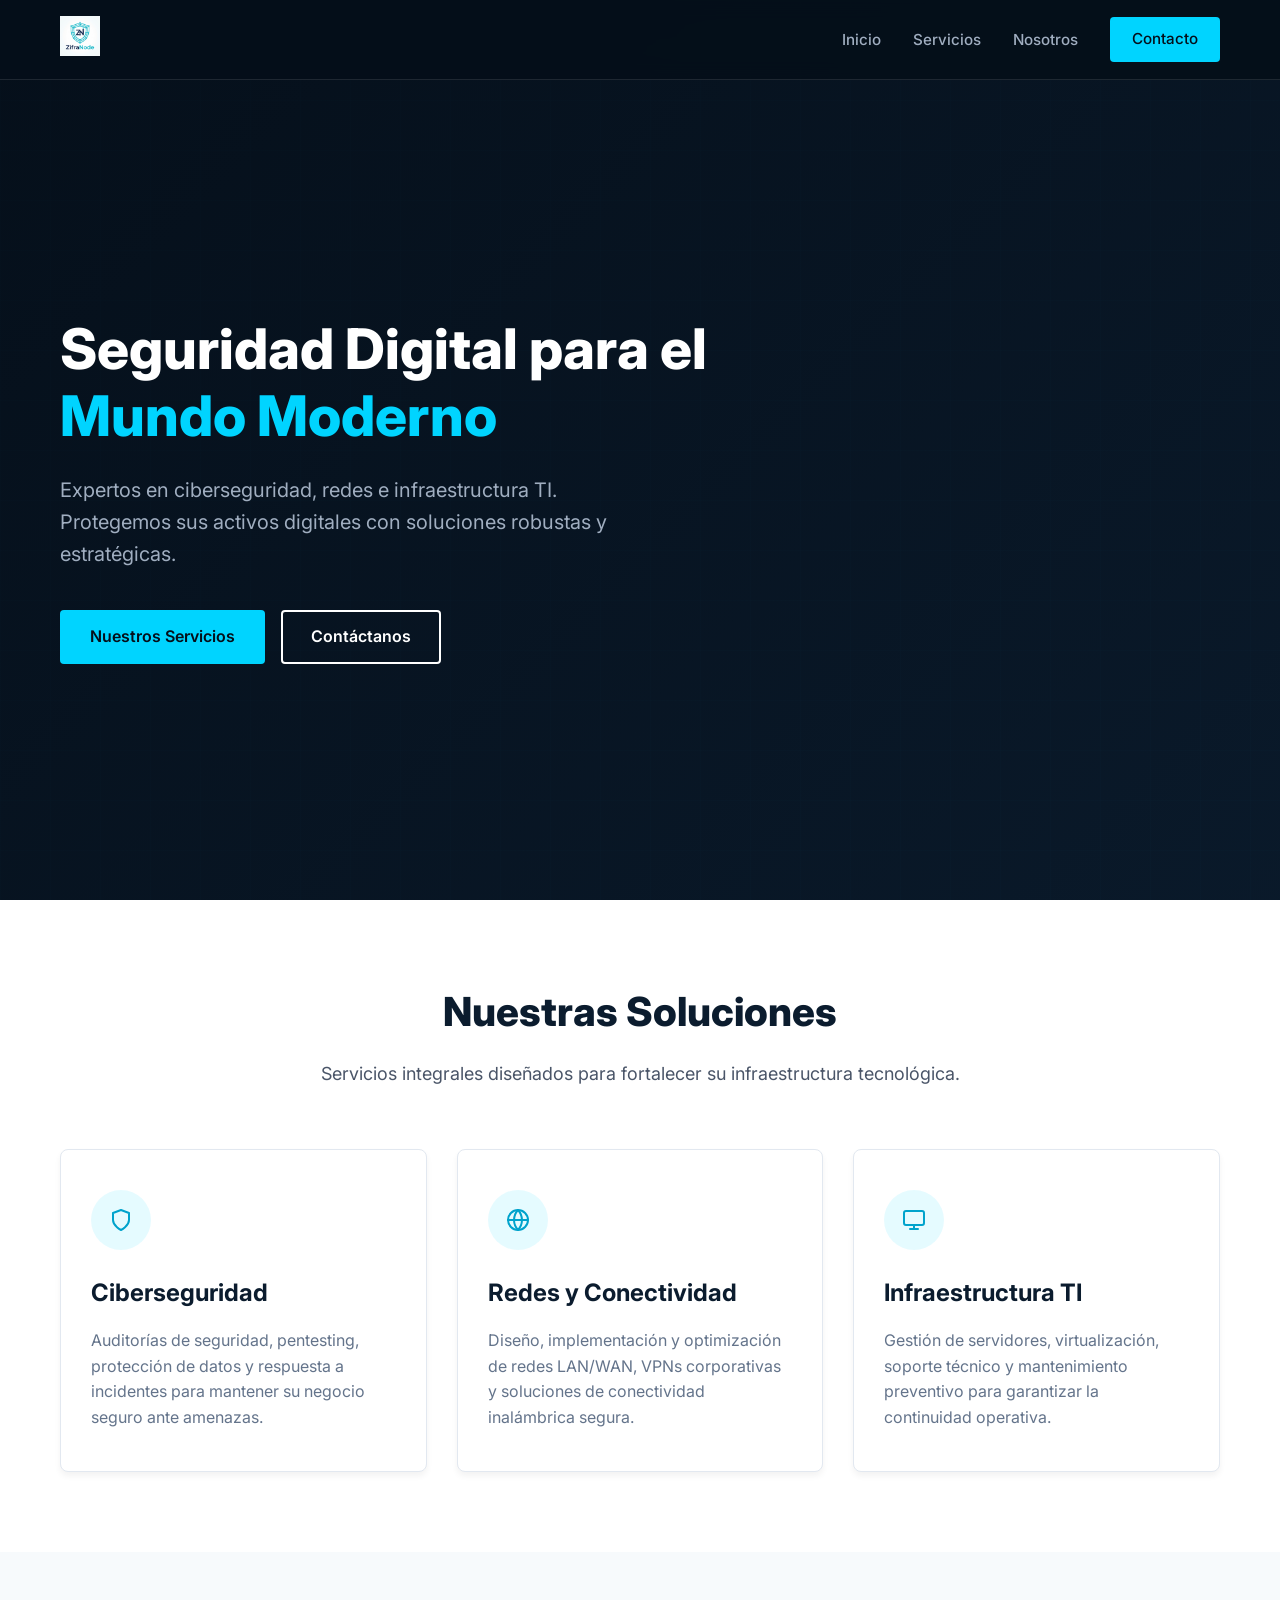
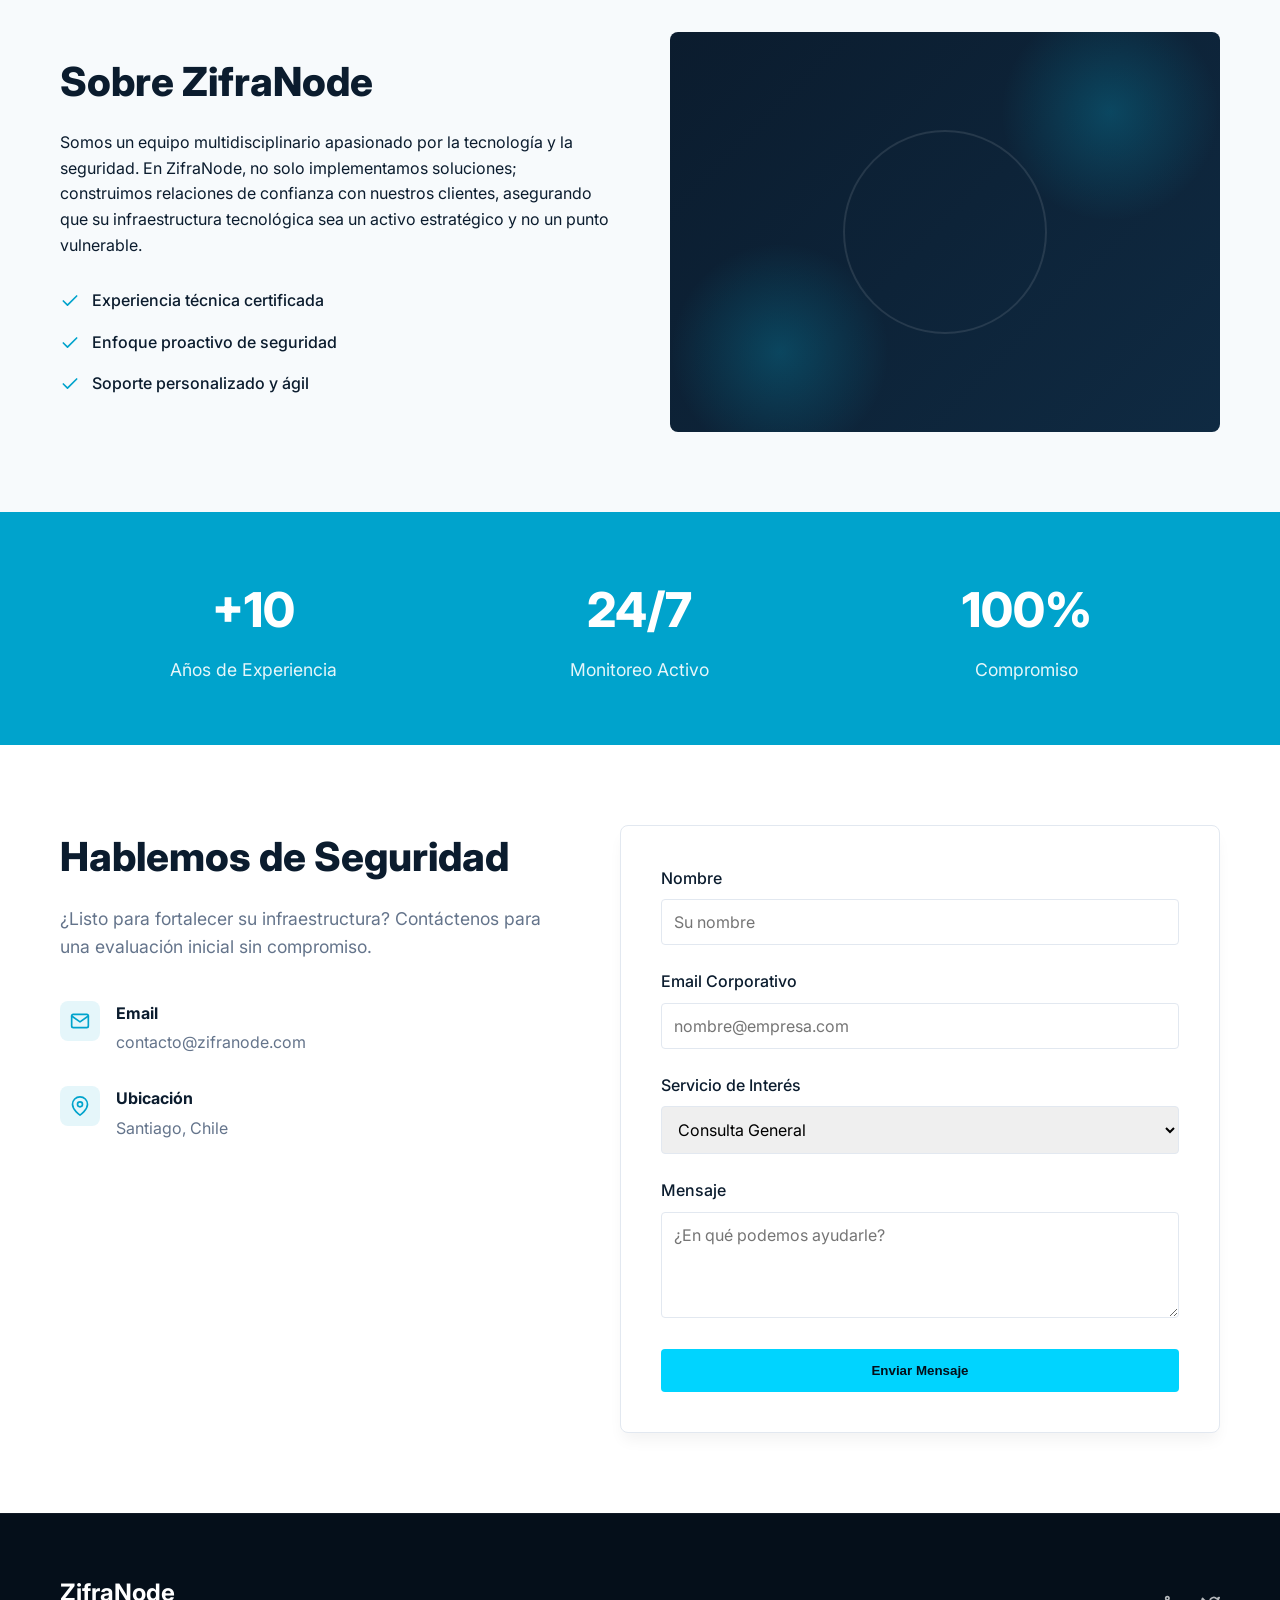
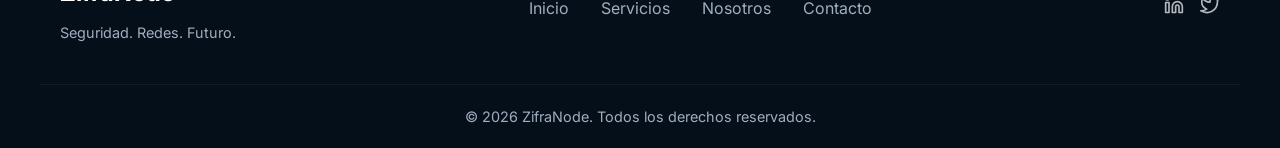
==== index.html @ 89f59749 "Initial commit: Lanzamiento sitio ZifraNode v1.0 (Seguridad Reforzada)" ====
<!DOCTYPE html>
<html lang="es">
<head>
    <meta charset="UTF-8">
    <meta name="viewport" content="width=device-width, initial-scale=1.0">
    <title>ZifraNode | Ciberseguridad y Redes</title>
    <meta name="description" content="Soluciones avanzadas en ciberseguridad, redes e infraestructura TI para empresas. Protegemos lo que más importa.">
    <link rel="stylesheet" href="styles.css">
    <link rel="preconnect" href="https://fonts.googleapis.com">
    <link rel="preconnect" href="https://fonts.gstatic.com" crossorigin>
    <link href="https://fonts.googleapis.com/css2?family=Inter:wght@400;500;600;700;800&display=swap" rel="stylesheet">
    <link rel="icon" type="image/png" href="logo.png">
</head>
<body>
    <header id="header">
        <div class="container header-container">
            <a href="#" class="logo">
                <img src="logo.png" alt="ZifraNode Logo">
            </a>
            <button class="mobile-menu-btn" aria-label="Abrir menú">
                <span class="bar"></span>
                <span class="bar"></span>
                <span class="bar"></span>
            </button>
            <nav class="nav-menu">
                <ul>
                    <li><a href="#inicio">Inicio</a></li>
                    <li><a href="#servicios">Servicios</a></li>
                    <li><a href="#nosotros">Nosotros</a></li>
                    <li><a href="#contacto" class="btn btn-primary">Contacto</a></li>
                </ul>
            </nav>
        </div>
    </header>

    <main>
        <!-- Hero Section -->
        <section id="inicio" class="hero">
            <div class="container hero-content">
                <div class="hero-text fade-in">
                    <h1>Seguridad Digital para el <span class="accent-text">Mundo Moderno</span></h1>
                    <p>Expertos en ciberseguridad, redes e infraestructura TI. Protegemos sus activos digitales con soluciones robustas y estratégicas.</p>
                    <div class="hero-buttons">
                        <a href="#servicios" class="btn btn-primary">Nuestros Servicios</a>
                        <a href="#contacto" class="btn btn-outline">Contáctanos</a>
                    </div>
                </div>
            </div>
            <div class="hero-bg-overlay"></div>
        </section>

        <!-- Services Section -->
        <section id="servicios" class="section">
            <div class="container">
                <div class="section-header fade-in">
                    <h2 class="section-title">Nuestras Soluciones</h2>
                    <p class="section-subtitle">Servicios integrales diseñados para fortalecer su infraestructura tecnológica.</p>
                </div>
                
                <div class="services-grid">
                    <div class="service-card fade-in">
                        <div class="service-icon">
                            <svg xmlns="http://www.w3.org/2000/svg" width="24" height="24" viewBox="0 0 24 24" fill="none" stroke="currentColor" stroke-width="2" stroke-linecap="round" stroke-linejoin="round"><path d="M12 22s8-4 8-10V5l-8-3-8 3v7c0 6 8 10 8 10z"></path></svg>
                        </div>
                        <h3>Ciberseguridad</h3>
                        <p>Auditorías de seguridad, pentesting, protección de datos y respuesta a incidentes para mantener su negocio seguro ante amenazas.</p>
                    </div>

                    <div class="service-card fade-in">
                        <div class="service-icon">
                            <svg xmlns="http://www.w3.org/2000/svg" width="24" height="24" viewBox="0 0 24 24" fill="none" stroke="currentColor" stroke-width="2" stroke-linecap="round" stroke-linejoin="round"><circle cx="12" cy="12" r="10"></circle><line x1="2" y1="12" x2="22" y2="12"></line><path d="M12 2a15.3 15.3 0 0 1 4 10 15.3 15.3 0 0 1-4 10 15.3 15.3 0 0 1-4-10 15.3 15.3 0 0 1 4-10z"></path></svg>
                        </div>
                        <h3>Redes y Conectividad</h3>
                        <p>Diseño, implementación y optimización de redes LAN/WAN, VPNs corporativas y soluciones de conectividad inalámbrica segura.</p>
                    </div>

                    <div class="service-card fade-in">
                        <div class="service-icon">
                            <svg xmlns="http://www.w3.org/2000/svg" width="24" height="24" viewBox="0 0 24 24" fill="none" stroke="currentColor" stroke-width="2" stroke-linecap="round" stroke-linejoin="round"><rect x="2" y="3" width="20" height="14" rx="2" ry="2"></rect><line x1="8" y1="21" x2="16" y2="21"></line><line x1="12" y1="17" x2="12" y2="21"></line></svg>
                        </div>
                        <h3>Infraestructura TI</h3>
                        <p>Gestión de servidores, virtualización, soporte técnico y mantenimiento preventivo para garantizar la continuidad operativa.</p>
                    </div>
                </div>
            </div>
        </section>

        <!-- About Section -->
        <section id="nosotros" class="section bg-light">
            <div class="container about-container">
                <div class="about-content fade-in">
                    <h2 class="section-title">Sobre ZifraNode</h2>
                    <p>Somos un equipo multidisciplinario apasionado por la tecnología y la seguridad. En ZifraNode, no solo implementamos soluciones; construimos relaciones de confianza con nuestros clientes, asegurando que su infraestructura tecnológica sea un activo estratégico y no un punto vulnerable.</p>
                    <ul class="features-list">
                        <li>
                            <svg xmlns="http://www.w3.org/2000/svg" width="20" height="20" viewBox="0 0 24 24" fill="none" stroke="currentColor" stroke-width="2" stroke-linecap="round" stroke-linejoin="round"><polyline points="20 6 9 17 4 12"></polyline></svg>
                            Experiencia técnica certificada
                        </li>
                        <li>
                            <svg xmlns="http://www.w3.org/2000/svg" width="20" height="20" viewBox="0 0 24 24" fill="none" stroke="currentColor" stroke-width="2" stroke-linecap="round" stroke-linejoin="round"><polyline points="20 6 9 17 4 12"></polyline></svg>
                            Enfoque proactivo de seguridad
                        </li>
                        <li>
                            <svg xmlns="http://www.w3.org/2000/svg" width="20" height="20" viewBox="0 0 24 24" fill="none" stroke="currentColor" stroke-width="2" stroke-linecap="round" stroke-linejoin="round"><polyline points="20 6 9 17 4 12"></polyline></svg>
                            Soporte personalizado y ágil
                        </li>
                    </ul>
                </div>
                <div class="about-image fade-in">
                    <!-- Geometric network pattern constructed with CSS/SVG in background -->
                    <div class="abstract-shape"></div>
                </div>
            </div>
        </section>

        <!-- Stats Section -->
        <section class="stats-section">
            <div class="container stats-grid">
                <div class="stat-item fade-in">
                    <span class="stat-number">+10</span>
                    <span class="stat-label">Años de Experiencia</span>
                </div>
                <div class="stat-item fade-in">
                    <span class="stat-number">24/7</span>
                    <span class="stat-label">Monitoreo Activo</span>
                </div>
                <div class="stat-item fade-in">
                    <span class="stat-number">100%</span>
                    <span class="stat-label">Compromiso</span>
                </div>
            </div>
        </section>

        <!-- Contact Section -->
        <section id="contacto" class="section">
            <div class="container contact-container">
                <div class="contact-info fade-in">
                    <h2 class="section-title">Hablemos de Seguridad</h2>
                    <p>¿Listo para fortalecer su infraestructura? Contáctenos para una evaluación inicial sin compromiso.</p>
                    
                    <div class="contact-methods">
                        <div class="contact-method">
                            <div class="icon-box">
                                <svg xmlns="http://www.w3.org/2000/svg" width="20" height="20" viewBox="0 0 24 24" fill="none" stroke="currentColor" stroke-width="2" stroke-linecap="round" stroke-linejoin="round"><path d="M4 4h16c1.1 0 2 .9 2 2v12c0 1.1-.9 2-2 2H4c-1.1 0-2-.9-2-2V6c0-1.1.9-2 2-2z"></path><polyline points="22,6 12,13 2,6"></polyline></svg>
                            </div>
                            <div>
                                <h4>Email</h4>
                                <a href="mailto:contacto@zifranode.com">contacto@zifranode.com</a>
                            </div>
                        </div>
                        
                        <div class="contact-method">
                            <div class="icon-box">
                                <svg xmlns="http://www.w3.org/2000/svg" width="20" height="20" viewBox="0 0 24 24" fill="none" stroke="currentColor" stroke-width="2" stroke-linecap="round" stroke-linejoin="round"><path d="M21 10c0 7-9 13-9 13s-9-6-9-13a9 9 0 0 1 18 0z"></path><circle cx="12" cy="10" r="3"></circle></svg>
                            </div>
                            <div>
                                <h4>Ubicación</h4>
                                <span>Santiago, Chile</span>
                            </div>
                        </div>
                    </div>
                </div>

                <form class="contact-form fade-in" id="contactForm">
                    <div class="form-group">
                        <label for="name">Nombre</label>
                        <input type="text" id="name" name="name" required placeholder="Su nombre">
                    </div>
                    
                    <div class="form-group">
                        <label for="email">Email Corporativo</label>
                        <input type="email" id="email" name="email" required placeholder="nombre@empresa.com">
                    </div>
                    
                    <div class="form-group">
                        <label for="service">Servicio de Interés</label>
                        <select id="service" name="service">
                            <option value="general">Consulta General</option>
                            <option value="ciberseguridad">Ciberseguridad</option>
                            <option value="redes">Redes e Infraestructura</option>
                            <option value="soporte">Soporte TI</option>
                        </select>
                    </div>
                    
                    <div class="form-group">
                        <label for="message">Mensaje</label>
                        <textarea id="message" name="message" rows="4" required placeholder="¿En qué podemos ayudarle?"></textarea>
                    </div>
                    
                    <button type="submit" class="btn btn-primary btn-block">Enviar Mensaje</button>
                </form>
            </div>
        </section>
    </main>

    <footer class="footer">
        <div class="container footer-content">
            <div class="footer-logo">
                <h3>ZifraNode</h3>
                <p>Seguridad. Redes. Futuro.</p>
            </div>
            <div class="footer-links">
                <a href="#inicio">Inicio</a>
                <a href="#servicios">Servicios</a>
                <a href="#nosotros">Nosotros</a>
                <a href="#contacto">Contacto</a>
            </div>
            <div class="footer-social">
                <!-- Social placeholders -->
                <a href="#" aria-label="LinkedIn">
                    <svg xmlns="http://www.w3.org/2000/svg" width="20" height="20" viewBox="0 0 24 24" fill="none" stroke="currentColor" stroke-width="2" stroke-linecap="round" stroke-linejoin="round"><path d="M16 8a6 6 0 0 1 6 6v7h-4v-7a2 2 0 0 0-2-2 2 2 0 0 0-2 2v7h-4v-7a6 6 0 0 1 6-6z"></path><rect x="2" y="9" width="4" height="12"></rect><circle cx="4" cy="4" r="2"></circle></svg>
                </a>
                <a href="#" aria-label="Twitter">
                    <svg xmlns="http://www.w3.org/2000/svg" width="20" height="20" viewBox="0 0 24 24" fill="none" stroke="currentColor" stroke-width="2" stroke-linecap="round" stroke-linejoin="round"><path d="M23 3a10.9 10.9 0 0 1-3.14 1.53 4.48 4.48 0 0 0-7.86 3v1A10.66 10.66 0 0 1 3 4s-4 9 5 13a11.64 11.64 0 0 1-7 2c9 5 20 0 20-11.5a4.5 4.5 0 0 0-.08-.83A7.72 7.72 0 0 0 23 3z"></path></svg>
                </a>
            </div>
        </div>
        <div class="footer-bottom container">
            <p>&copy; 2026 ZifraNode. Todos los derechos reservados.</p>
        </div>
    </footer>

    <script src="script.js"></script>
</body>
</html>
---- styles.css ----
:root {
    /* Color Palette */
    --primary-color: #00d4ff; /* Cyan bright */
    --primary-dark: #00a3cc;
    --secondary-color: #0b1c2e; /* Dark Navy */
    --bg-dark: #050f1a; /* Very Dark Blue */
    --bg-card: #0f2a42;
    --text-light: #f0f4f8;
    --text-dim: #a0aec0;
    --white: #ffffff;
    --gray-light: #f7fafc;
    
    /* Typography */
    --font-main: 'Inter', system-ui, -apple-system, sans-serif;
    
    /* Spacing & Layout */
    --container-width: 1200px;
    --header-height: 80px;
    
    /* Transitions */
    --transition: all 0.3s ease;
}

* {
    margin: 0;
    padding: 0;
    box-sizing: border-box;
}

html {
    scroll-behavior: smooth;
}

body {
    font-family: var(--font-main);
    background-color: var(--white);
    color: var(--secondary-color);
    line-height: 1.6;
    overflow-x: hidden;
}

/* Utilities */
.container {
    max-width: var(--container-width);
    margin: 0 auto;
    padding: 0 20px;
}

.btn {
    display: inline-block;
    padding: 12px 28px;
    border-radius: 4px;
    text-decoration: none;
    font-weight: 600;
    transition: var(--transition);
    border: 2px solid transparent;
    cursor: pointer;
}

.btn-primary {
    background-color: var(--primary-color);
    color: var(--bg-dark);
}

.btn-primary:hover {
    background-color: var(--primary-dark);
    transform: translateY(-2px);
}

.btn-outline {
    border-color: var(--white);
    color: var(--white);
}

.btn-outline:hover {
    background-color: var(--white);
    color: var(--bg-dark);
}

.btn-block {
    display: block;
    width: 100%;
}

.section {
    padding: 80px 0;
}

.section-header {
    text-align: center;
    max-width: 700px;
    margin: 0 auto 60px;
}

.section-title {
    font-size: 2.5rem;
    font-weight: 800;
    margin-bottom: 16px;
    color: var(--secondary-color);
}

.section-subtitle {
    font-size: 1.125rem;
    color: #4a5568;
}

/* Header */
header {
    position: fixed;
    top: 0;
    width: 100%;
    height: var(--header-height);
    background-color: rgba(5, 15, 26, 0.95);
    backdrop-filter: blur(10px);
    z-index: 1000;
    border-bottom: 1px solid rgba(255, 255, 255, 0.1);
}

.header-container {
    display: flex;
    justify-content: space-between;
    align-items: center;
    height: 100%;
}

.logo img {
    height: 40px;
    width: auto;
}

.nav-menu ul {
    display: flex;
    list-style: none;
    align-items: center;
    gap: 32px;
}

.nav-menu a {
    color: var(--text-dim);
    text-decoration: none;
    font-weight: 500;
    font-size: 0.95rem;
    transition: var(--transition);
}

.nav-menu a:hover, .nav-menu a.active {
    color: var(--primary-color);
}

.nav-menu .btn {
    padding: 8px 20px;
    color: var(--bg-dark);
}

.mobile-menu-btn {
    display: none;
    background: none;
    border: none;
    cursor: pointer;
}

.mobile-menu-btn .bar {
    display: block;
    width: 25px;
    height: 3px;
    background-color: var(--white);
    margin: 5px 0;
    transition: var(--transition);
}

/* Hero Section */
.hero {
    position: relative;
    height: 100vh;
    min-height: 600px;
    display: flex;
    align-items: center;
    background-color: var(--bg-dark);
    color: var(--white);
    padding-top: var(--header-height);
}

.hero-bg-overlay {
    position: absolute;
    top: 0;
    left: 0;
    width: 100%;
    height: 100%;
    background: linear-gradient(135deg, rgba(5,15,26,0.9) 0%, rgba(11,28,46,0.8) 100%);
    z-index: 1;
}

/* Add a subtle cyber-grid background pattern */
.hero::before {
    content: '';
    position: absolute;
    top: 0;
    left: 0;
    width: 100%;
    height: 100%;
    background-image: 
        linear-gradient(rgba(0, 212, 255, 0.05) 1px, transparent 1px),
        linear-gradient(90deg, rgba(0, 212, 255, 0.05) 1px, transparent 1px);
    background-size: 50px 50px;
    z-index: 0;
}

.hero-content {
    position: relative;
    z-index: 2;
    width: 100%;
}

.hero-text {
    max-width: 700px;
}

.hero h1 {
    font-size: 3.5rem;
    font-weight: 800;
    line-height: 1.2;
    margin-bottom: 24px;
}

.accent-text {
    color: var(--primary-color);
}

.hero p {
    font-size: 1.25rem;
    color: var(--text-dim);
    margin-bottom: 40px;
    max-width: 600px;
}

.hero-buttons {
    display: flex;
    gap: 16px;
}

/* Services Section */
.services-grid {
    display: grid;
    grid-template-columns: repeat(auto-fit, minmax(300px, 1fr));
    gap: 30px;
}

.service-card {
    background-color: var(--white);
    padding: 40px 30px;
    border-radius: 8px;
    box-shadow: 0 4px 6px rgba(0,0,0,0.05);
    transition: var(--transition);
    border: 1px solid #e2e8f0;
    position: relative;
    overflow: hidden;
}

.service-card:hover {
    transform: translateY(-5px);
    box-shadow: 0 20px 25px -5px rgba(0,0,0,0.1);
    border-color: var(--primary-color);
}

.service-card::before {
    content: '';
    position: absolute;
    top: 0;
    left: 0;
    width: 100%;
    height: 3px;
    background: var(--primary-color);
    transform: scaleX(0);
    transform-origin: left;
    transition: transform 0.3s ease;
}

.service-card:hover::before {
    transform: scaleX(1);
}

.service-icon {
    width: 60px;
    height: 60px;
    background-color: rgba(0, 212, 255, 0.1);
    border-radius: 50%;
    display: flex;
    align-items: center;
    justify-content: center;
    margin-bottom: 24px;
    color: var(--primary-dark);
}

.service-card h3 {
    font-size: 1.5rem;
    margin-bottom: 16px;
    color: var(--secondary-color);
}

.service-card p {
    color: #64748b;
}

/* About Section */
.bg-light {
    background-color: var(--gray-light);
}

.about-container {
    display: grid;
    grid-template-columns: 1fr 1fr;
    gap: 60px;
    align-items: center;
}

.features-list {
    list-style: none;
    margin-top: 30px;
}

.features-list li {
    display: flex;
    align-items: center;
    gap: 12px;
    margin-bottom: 16px;
    font-weight: 500;
}

.features-list svg {
    color: var(--primary-dark);
}

.about-image {
    height: 400px;
    background: linear-gradient(135deg, var(--secondary-color), var(--bg-card));
    border-radius: 8px;
    position: relative;
    overflow: hidden;
}

/* Abstract shape purely CSS */
.abstract-shape {
    position: absolute;
    width: 100%;
    height: 100%;
    background-image: 
        radial-gradient(circle at 80% 20%, rgba(0,212,255, 0.2) 0%, transparent 20%),
        radial-gradient(circle at 20% 80%, rgba(0,212,255, 0.2) 0%, transparent 20%);
}

.abstract-shape::after {
    content: '';
    position: absolute;
    top: 50%;
    left: 50%;
    transform: translate(-50%, -50%);
    width: 200px;
    height: 200px;
    border: 2px solid rgba(255,255,255,0.1);
    border-radius: 50%;
}

/* Stats Section */
.stats-section {
    background-color: var(--primary-dark);
    padding: 60px 0;
    color: var(--white);
}

.stats-grid {
    display: grid;
    grid-template-columns: repeat(3, 1fr);
    text-align: center;
}

.stat-number {
    display: block;
    font-size: 3rem;
    font-weight: 800;
    margin-bottom: 8px;
}

.stat-label {
    font-size: 1.1rem;
    opacity: 0.9;
}

/* Contact Section */
.contact-container {
    display: grid;
    grid-template-columns: 1fr 1.2fr;
    gap: 60px;
}

.contact-info p {
    margin-bottom: 40px;
    color: #64748b;
    font-size: 1.1rem;
}

.contact-methods {
    display: flex;
    flex-direction: column;
    gap: 30px;
}

.contact-method {
    display: flex;
    align-items: flex-start;
    gap: 16px;
}

.icon-box {
    width: 40px;
    height: 40px;
    background-color: rgba(0, 163, 204, 0.1);
    border-radius: 8px;
    display: flex;
    align-items: center;
    justify-content: center;
    color: var(--primary-dark);
    flex-shrink: 0;
}

.contact-method h4 {
    margin-bottom: 4px;
    color: var(--secondary-color);
}

.contact-method a, .contact-method span {
    color: #64748b;
    text-decoration: none;
}

.contact-form {
    background-color: var(--white);
    padding: 40px;
    border-radius: 8px;
    box-shadow: 0 10px 15px -3px rgba(0,0,0,0.05);
    border: 1px solid #e2e8f0;
}

.form-group {
    margin-bottom: 24px;
}

.form-group label {
    display: block;
    margin-bottom: 8px;
    font-weight: 500;
    color: var(--secondary-color);
}

.form-group input,
.form-group select,
.form-group textarea {
    width: 100%;
    padding: 12px;
    border: 1px solid #e2e8f0;
    border-radius: 4px;
    font-family: inherit;
    font-size: 1rem;
    transition: var(--transition);
}

.form-group input:focus,
.form-group select:focus,
.form-group textarea:focus {
    outline: none;
    border-color: var(--primary-color);
    box-shadow: 0 0 0 3px rgba(0, 212, 255, 0.1);
}

/* Footer */
.footer {
    background-color: var(--bg-dark);
    color: var(--text-light);
    padding: 60px 0 20px;
    border-top: 1px solid rgba(255,255,255,0.05);
}

.footer-content {
    display: flex;
    justify-content: space-between;
    align-items: center;
    margin-bottom: 40px;
}

.footer-logo h3 {
    font-size: 1.5rem;
    margin-bottom: 8px;
    color: var(--white);
}

.footer-logo p {
    color: var(--text-dim);
    font-size: 0.9rem;
}

.footer-links {
    display: flex;
    gap: 32px;
}

.footer-links a {
    color: var(--text-dim);
    text-decoration: none;
    transition: var(--transition);
}

.footer-links a:hover {
    color: var(--primary-color);
}

.footer-social {
    display: flex;
    gap: 16px;
}

.footer-social a {
    color: var(--white);
    opacity: 0.7;
    transition: var(--transition);
}

.footer-social a:hover {
    opacity: 1;
    color: var(--primary-color);
}

.footer-bottom {
    text-align: center;
    padding-top: 20px;
    border-top: 1px solid rgba(255,255,255,0.05);
    color: var(--text-dim);
    font-size: 0.9rem;
}

/* Fade In Animations */
.fade-in {
    opacity: 0;
    transform: translateY(20px);
    transition: opacity 0.6s ease-out, transform 0.6s ease-out;
}

.fade-in.visible {
    opacity: 1;
    transform: translateY(0);
}

/* Responsive */
@media (max-width: 900px) {
    .hero h1 {
        font-size: 2.5rem;
    }
    
    .about-container,
    .contact-container {
        grid-template-columns: 1fr;
    }
    
    .stats-grid {
        grid-template-columns: 1fr;
        gap: 30px;
    }
    
    .nav-menu {
        position: fixed;
        top: var(--header-height);
        left: -100%;
        width: 100%;
        height: calc(100vh - var(--header-height));
        background-color: var(--bg-dark);
        transition: 0.3s ease-in-out;
        padding: 40px;
    }
    
    .nav-menu.active {
        left: 0;
    }
    
    .nav-menu ul {
        flex-direction: column;
        align-items: flex-start;
    }
    
    .mobile-menu-btn {
        display: block;
    }
    
    .footer-content {
        flex-direction: column;
        text-align: center;
        gap: 30px;
    }
    
    .footer-links {
        flex-direction: column;
        gap: 16px;
    }
}
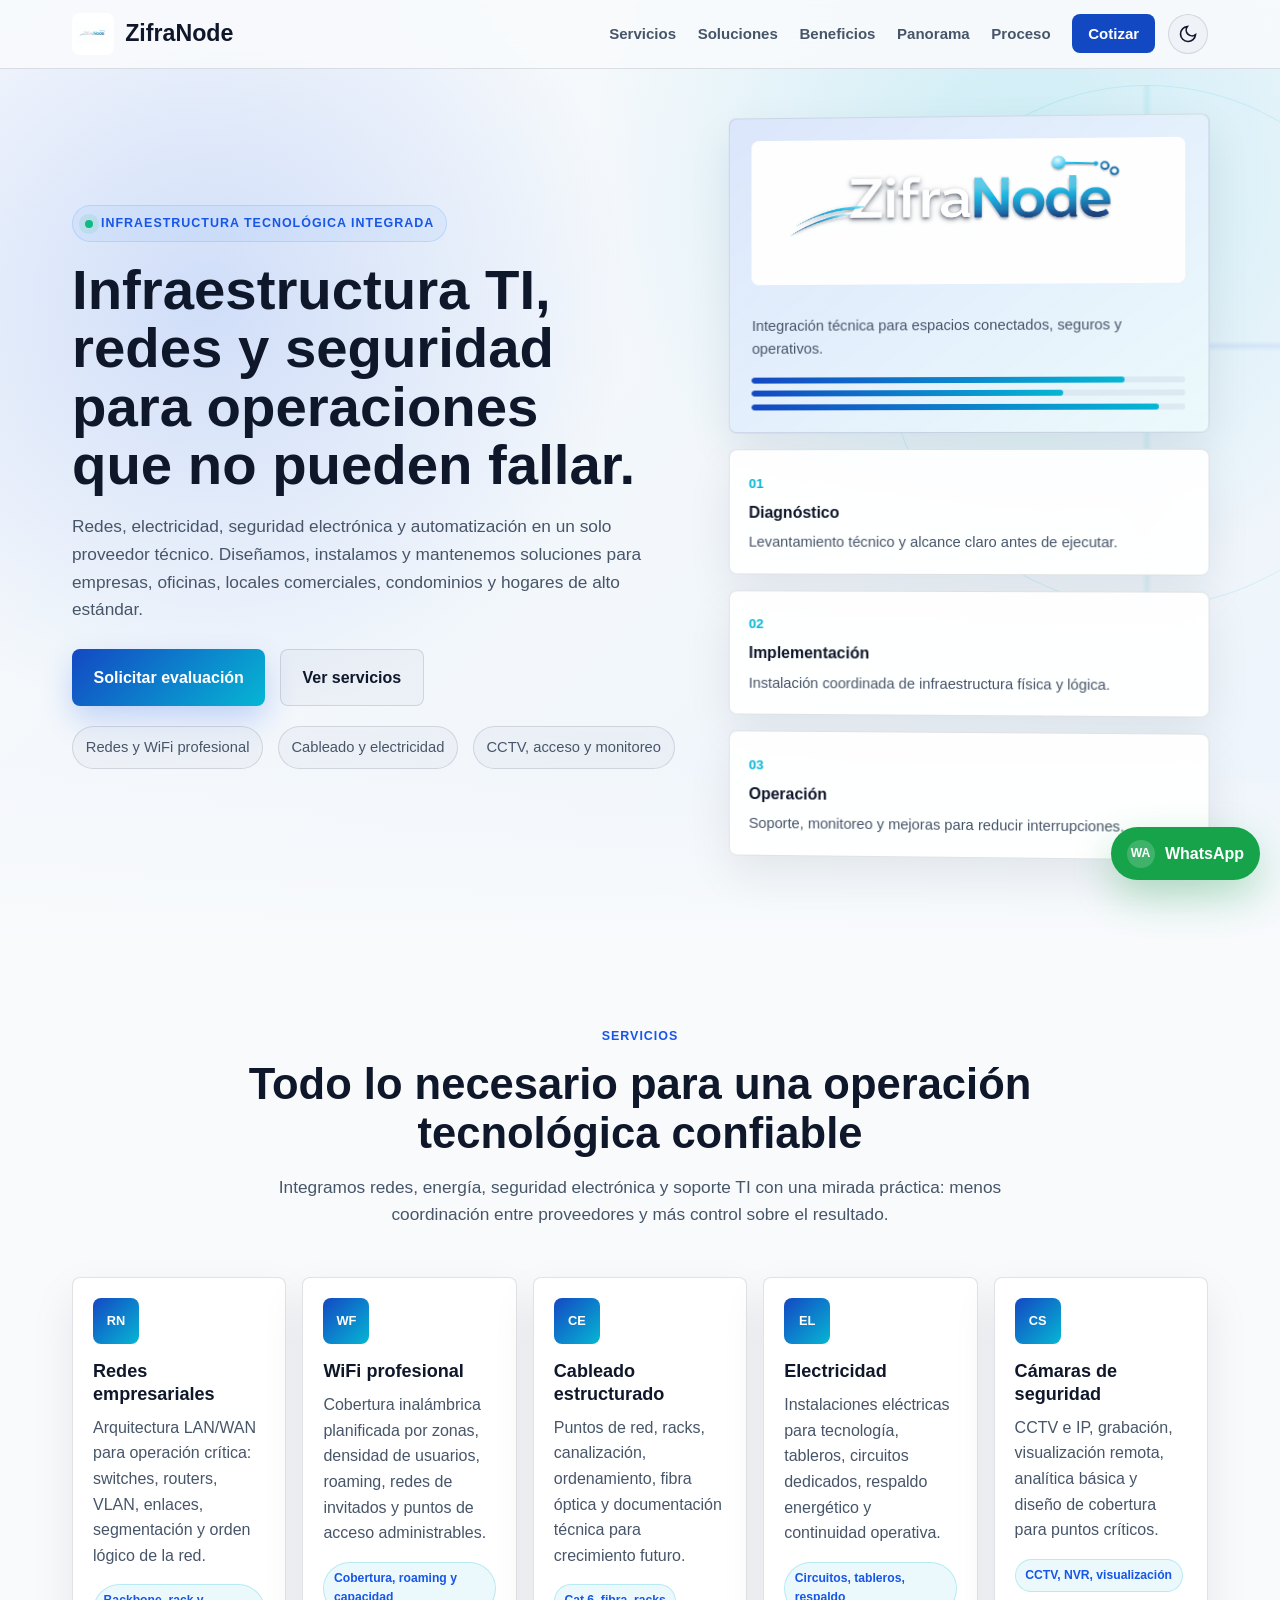
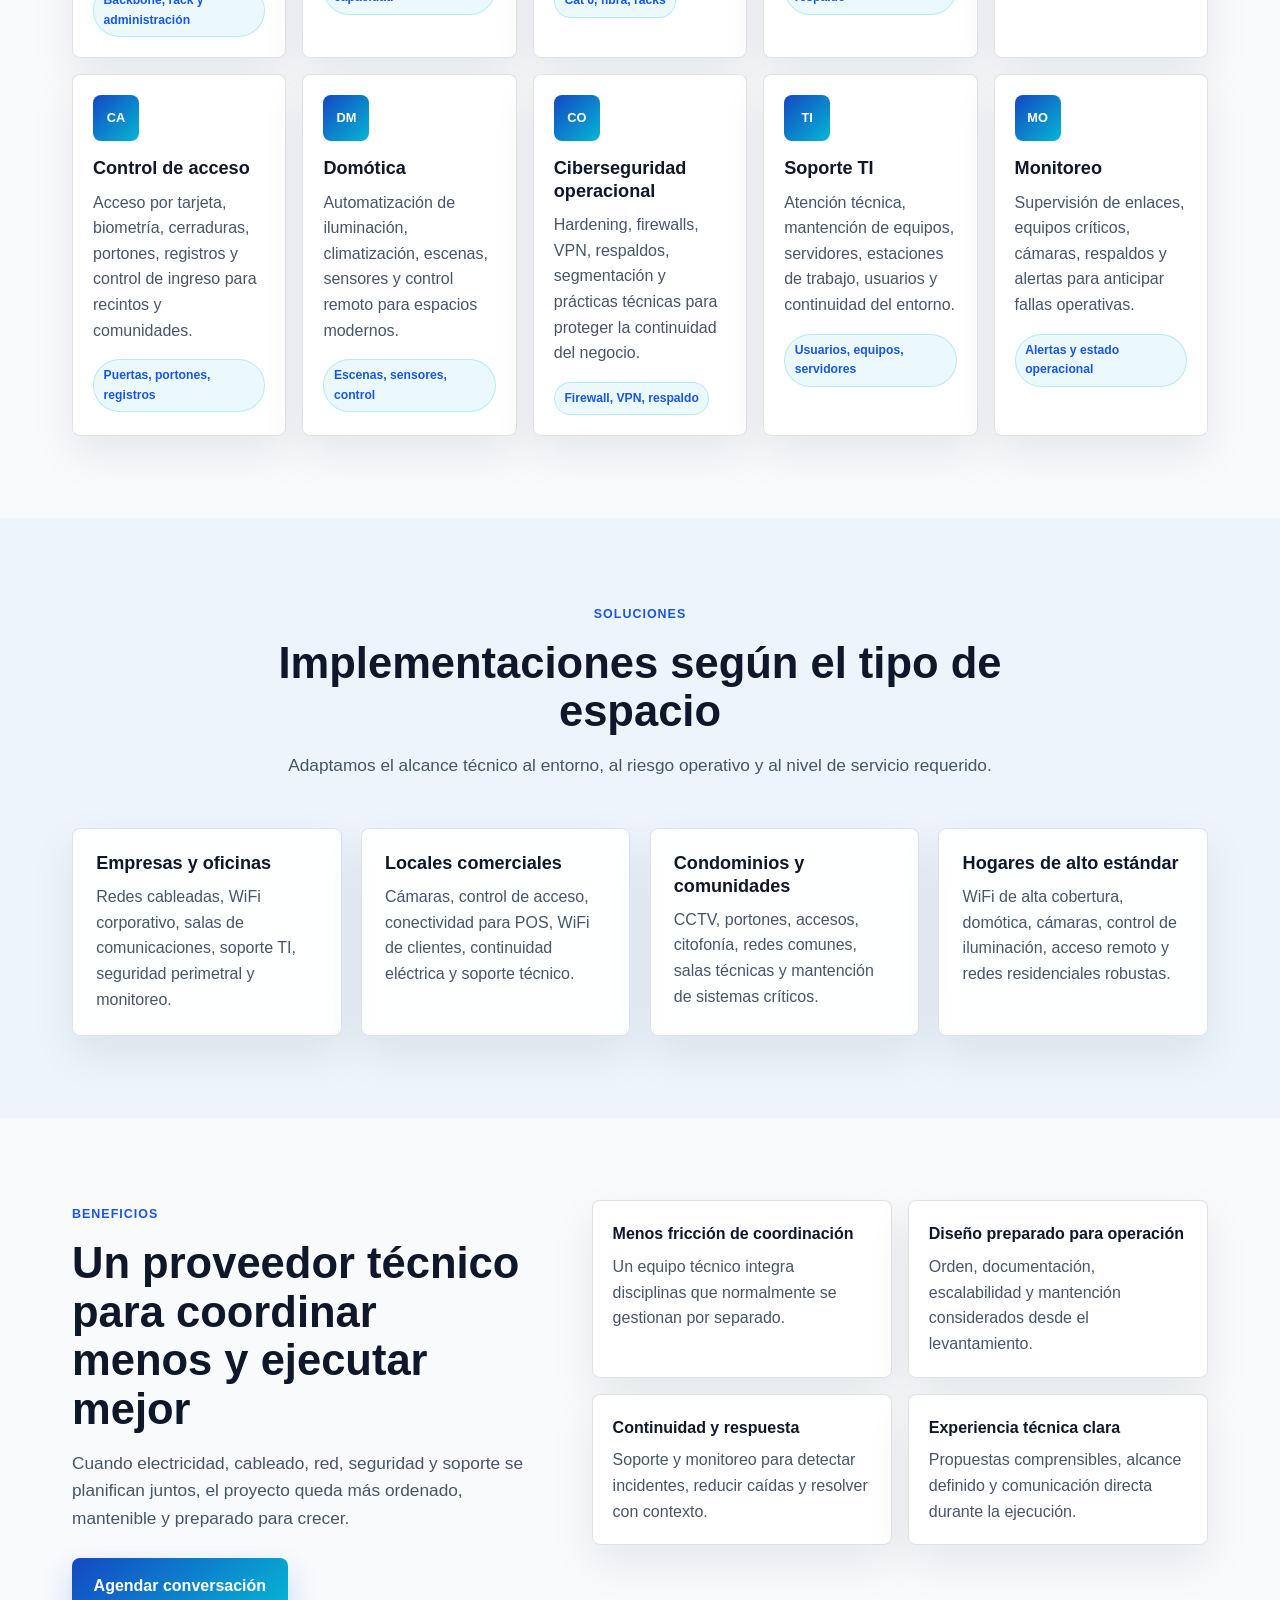
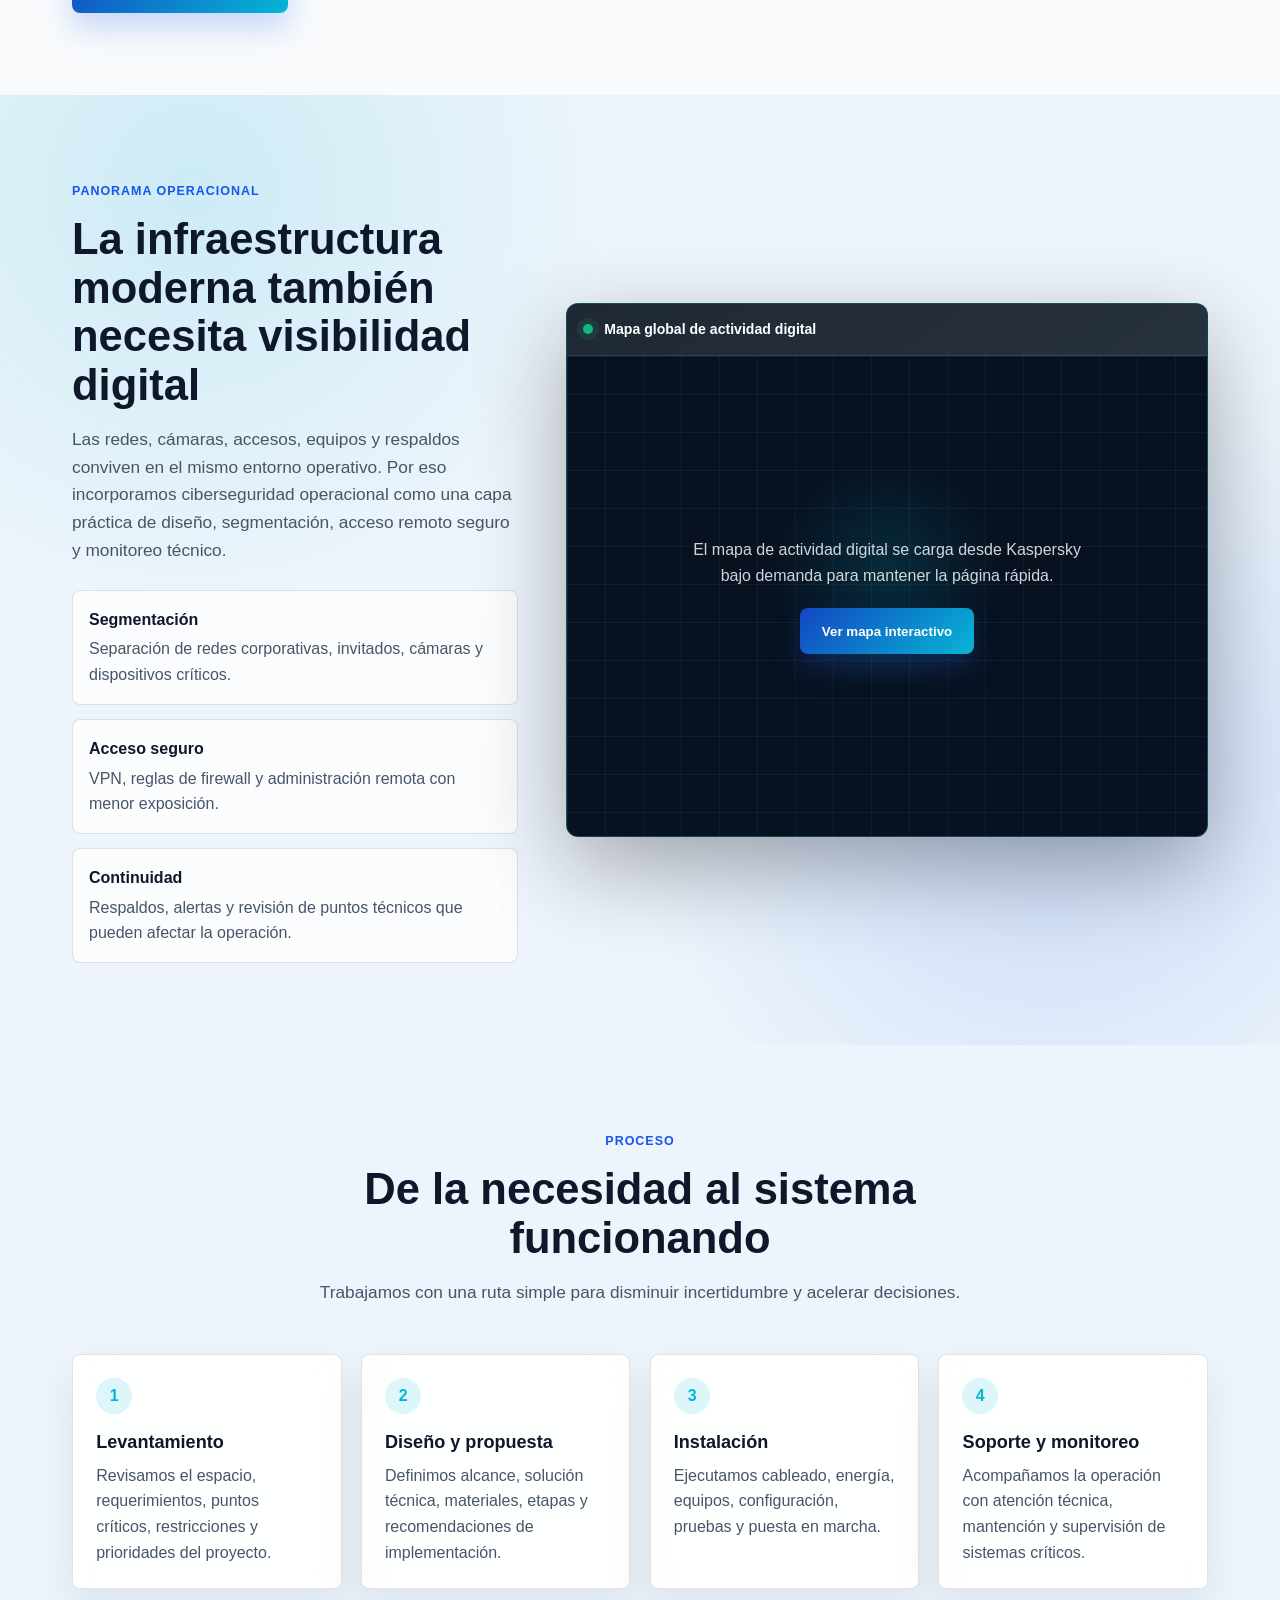
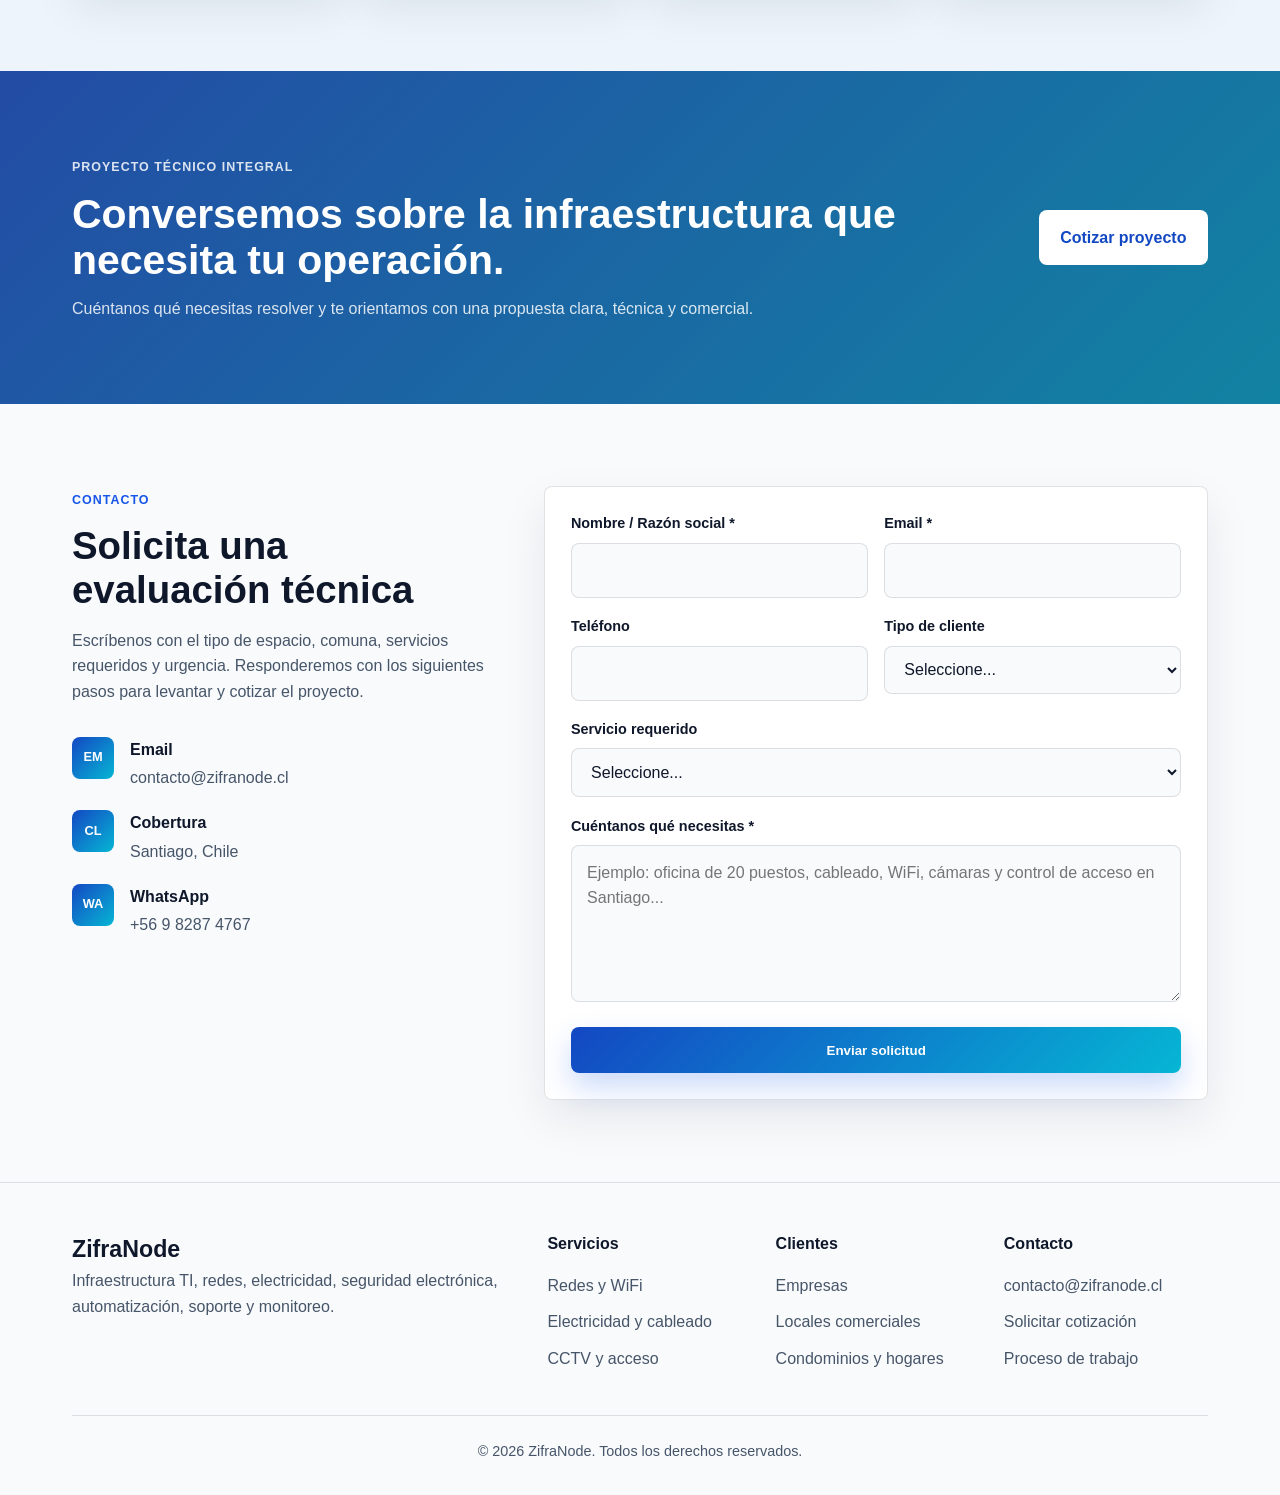
==== commit 2bcd4b8e: "fix(security): aplicar correcciones de auditoría de seguridad pre-deploy - Corregir plantilla gen_se" ====
--- a/index.html
+++ b/index.html
@@ -1,225 +1,501 @@
 <!DOCTYPE html>
 <html lang="es">
+
 <head>
     <meta charset="UTF-8">
     <meta name="viewport" content="width=device-width, initial-scale=1.0">
-    <title>ZifraNode | Ciberseguridad y Redes</title>
-    <meta name="description" content="Soluciones avanzadas en ciberseguridad, redes e infraestructura TI para empresas. Protegemos lo que más importa.">
+    <title>ZifraNode | Infraestructura TI, Redes, Seguridad y Automatización</title>
+    <meta name="description"
+        content="ZifraNode integra redes empresariales, WiFi profesional, cableado estructurado, electricidad, seguridad electrónica, domótica, ciberseguridad operacional, soporte TI y monitoreo para empresas, oficinas, condominios y hogares de alto estándar.">
+    <meta name="keywords"
+        content="infraestructura TI, redes empresariales, WiFi profesional, cableado estructurado, electricidad, camaras de seguridad, control de acceso, domotica, ciberseguridad operacional, soporte TI, monitoreo, Santiago Chile">
+    <meta name="author" content="ZifraNode">
+    <meta property="og:title" content="ZifraNode | Redes, electricidad, seguridad electrónica y automatización">
+    <meta property="og:description"
+        content="Un solo proveedor técnico para infraestructura TI, redes, electricidad, seguridad electrónica, domótica, soporte y monitoreo.">
+    <meta property="og:type" content="website">
+    <meta property="og:url" content="https://zifranode.cl/">
+    <meta property="og:image" content="https://zifranode.cl/logo%20zifranode.png">
+    <link rel="canonical" href="https://zifranode.cl/">
     <link rel="stylesheet" href="styles.css">
-    <link rel="preconnect" href="https://fonts.googleapis.com">
-    <link rel="preconnect" href="https://fonts.gstatic.com" crossorigin>
-    <link href="https://fonts.googleapis.com/css2?family=Inter:wght@400;500;600;700;800&display=swap" rel="stylesheet">
-    <link rel="icon" type="image/png" href="logo.png">
+    <link rel="icon" type="image/png" href="logo%20zifranode.png">
 </head>
+
 <body>
-    <header id="header">
-        <div class="container header-container">
-            <a href="#" class="logo">
-                <img src="logo.png" alt="ZifraNode Logo">
-            </a>
-            <button class="mobile-menu-btn" aria-label="Abrir menú">
-                <span class="bar"></span>
-                <span class="bar"></span>
-                <span class="bar"></span>
-            </button>
-            <nav class="nav-menu">
-                <ul>
-                    <li><a href="#inicio">Inicio</a></li>
-                    <li><a href="#servicios">Servicios</a></li>
-                    <li><a href="#nosotros">Nosotros</a></li>
-                    <li><a href="#contacto" class="btn btn-primary">Contacto</a></li>
-                </ul>
-            </nav>
+    <header class="header">
+        <div class="container">
+            <div class="header-content">
+                <a href="#inicio" class="logo" aria-label="Ir al inicio">
+                    <img src="logo%20zifranode.png" alt="ZifraNode" class="logo-mark">
+                    <span class="logo-text">ZifraNode</span>
+                </a>
+                <nav class="nav" aria-label="Navegación principal">
+                    <ul class="nav-list">
+                        <li><a href="#servicios" class="nav-link">Servicios</a></li>
+                        <li><a href="#soluciones" class="nav-link">Soluciones</a></li>
+                        <li><a href="#beneficios" class="nav-link">Beneficios</a></li>
+                        <li><a href="#panorama" class="nav-link">Panorama</a></li>
+                        <li><a href="#proceso" class="nav-link">Proceso</a></li>
+                        <li><a href="#contacto" class="nav-link btn-contact">Cotizar</a></li>
+                    </ul>
+                    <button id="theme-toggle" class="theme-toggle" aria-label="Cambiar tema">
+                        <svg class="sun-icon" width="20" height="20" viewBox="0 0 24 24" fill="none"
+                            stroke="currentColor" stroke-width="2" aria-hidden="true">
+                            <circle cx="12" cy="12" r="5"></circle>
+                            <line x1="12" y1="1" x2="12" y2="3"></line>
+                            <line x1="12" y1="21" x2="12" y2="23"></line>
+                            <line x1="4.22" y1="4.22" x2="5.64" y2="5.64"></line>
+                            <line x1="18.36" y1="18.36" x2="19.78" y2="19.78"></line>
+                            <line x1="1" y1="12" x2="3" y2="12"></line>
+                            <line x1="21" y1="12" x2="23" y2="12"></line>
+                            <line x1="4.22" y1="19.78" x2="5.64" y2="18.36"></line>
+                            <line x1="18.36" y1="5.64" x2="19.78" y2="4.22"></line>
+                        </svg>
+                        <svg class="moon-icon" width="20" height="20" viewBox="0 0 24 24" fill="none"
+                            stroke="currentColor" stroke-width="2" aria-hidden="true">
+                            <path d="M21 12.79A9 9 0 1 1 11.21 3 7 7 0 0 0 21 12.79z"></path>
+                        </svg>
+                    </button>
+                    <button class="mobile-toggle" aria-label="Abrir menú" aria-expanded="false">
+                        <span></span>
+                        <span></span>
+                        <span></span>
+                    </button>
+                </nav>
+            </div>
         </div>
     </header>
 
     <main>
-        <!-- Hero Section -->
         <section id="inicio" class="hero">
-            <div class="container hero-content">
-                <div class="hero-text fade-in">
-                    <h1>Seguridad Digital para el <span class="accent-text">Mundo Moderno</span></h1>
-                    <p>Expertos en ciberseguridad, redes e infraestructura TI. Protegemos sus activos digitales con soluciones robustas y estratégicas.</p>
-                    <div class="hero-buttons">
-                        <a href="#servicios" class="btn btn-primary">Nuestros Servicios</a>
-                        <a href="#contacto" class="btn btn-outline">Contáctanos</a>
-                    </div>
-                </div>
-            </div>
-            <div class="hero-bg-overlay"></div>
-        </section>
-
-        <!-- Services Section -->
-        <section id="servicios" class="section">
+            <div class="container hero-grid">
+                <div class="hero-content">
+                    <div class="hero-badge">
+                        <span class="badge-dot"></span>
+                        <span>Infraestructura tecnológica integrada</span>
+                    </div>
+                    <h1 class="hero-title">Infraestructura TI, redes y seguridad para operaciones que no pueden fallar.</h1>
+                    <p class="hero-subtitle">
+                        Redes, electricidad, seguridad electrónica y automatización en un solo proveedor técnico.
+                        Diseñamos, instalamos y mantenemos soluciones para empresas, oficinas, locales comerciales,
+                        condominios y hogares de alto estándar.
+                    </p>
+                    <div class="hero-cta">
+                        <a href="#contacto" class="btn btn-primary">Solicitar evaluación</a>
+                        <a href="#servicios" class="btn btn-secondary">Ver servicios</a>
+                    </div>
+                    <ul class="hero-points" aria-label="Servicios principales">
+                        <li>Redes y WiFi profesional</li>
+                        <li>Cableado y electricidad</li>
+                        <li>CCTV, acceso y monitoreo</li>
+                    </ul>
+                </div>
+
+                <div class="hero-panel" aria-label="Resumen de capacidades ZifraNode">
+                    <div class="signal-card brand-card">
+                        <img src="logo%20zifranode.png" alt="ZifraNode" class="hero-logo">
+                        <p>Integración técnica para espacios conectados, seguros y operativos.</p>
+                        <div class="brand-lines" aria-hidden="true">
+                            <span class="brand-line-a"></span>
+                            <span class="brand-line-b"></span>
+                            <span class="brand-line-c"></span>
+                        </div>
+                    </div>
+                    <div class="signal-grid">
+                        <div class="signal-card">
+                            <span>01</span>
+                            <strong>Diagnóstico</strong>
+                            <p>Levantamiento técnico y alcance claro antes de ejecutar.</p>
+                        </div>
+                        <div class="signal-card">
+                            <span>02</span>
+                            <strong>Implementación</strong>
+                            <p>Instalación coordinada de infraestructura física y lógica.</p>
+                        </div>
+                        <div class="signal-card">
+                            <span>03</span>
+                            <strong>Operación</strong>
+                            <p>Soporte, monitoreo y mejoras para reducir interrupciones.</p>
+                        </div>
+                    </div>
+                </div>
+            </div>
+        </section>
+
+        <section id="servicios" class="services">
             <div class="container">
-                <div class="section-header fade-in">
-                    <h2 class="section-title">Nuestras Soluciones</h2>
-                    <p class="section-subtitle">Servicios integrales diseñados para fortalecer su infraestructura tecnológica.</p>
-                </div>
-                
-                <div class="services-grid">
-                    <div class="service-card fade-in">
-                        <div class="service-icon">
-                            <svg xmlns="http://www.w3.org/2000/svg" width="24" height="24" viewBox="0 0 24 24" fill="none" stroke="currentColor" stroke-width="2" stroke-linecap="round" stroke-linejoin="round"><path d="M12 22s8-4 8-10V5l-8-3-8 3v7c0 6 8 10 8 10z"></path></svg>
-                        </div>
-                        <h3>Ciberseguridad</h3>
-                        <p>Auditorías de seguridad, pentesting, protección de datos y respuesta a incidentes para mantener su negocio seguro ante amenazas.</p>
-                    </div>
-
-                    <div class="service-card fade-in">
-                        <div class="service-icon">
-                            <svg xmlns="http://www.w3.org/2000/svg" width="24" height="24" viewBox="0 0 24 24" fill="none" stroke="currentColor" stroke-width="2" stroke-linecap="round" stroke-linejoin="round"><circle cx="12" cy="12" r="10"></circle><line x1="2" y1="12" x2="22" y2="12"></line><path d="M12 2a15.3 15.3 0 0 1 4 10 15.3 15.3 0 0 1-4 10 15.3 15.3 0 0 1-4-10 15.3 15.3 0 0 1 4-10z"></path></svg>
-                        </div>
-                        <h3>Redes y Conectividad</h3>
-                        <p>Diseño, implementación y optimización de redes LAN/WAN, VPNs corporativas y soluciones de conectividad inalámbrica segura.</p>
-                    </div>
-
-                    <div class="service-card fade-in">
-                        <div class="service-icon">
-                            <svg xmlns="http://www.w3.org/2000/svg" width="24" height="24" viewBox="0 0 24 24" fill="none" stroke="currentColor" stroke-width="2" stroke-linecap="round" stroke-linejoin="round"><rect x="2" y="3" width="20" height="14" rx="2" ry="2"></rect><line x1="8" y1="21" x2="16" y2="21"></line><line x1="12" y1="17" x2="12" y2="21"></line></svg>
-                        </div>
-                        <h3>Infraestructura TI</h3>
-                        <p>Gestión de servidores, virtualización, soporte técnico y mantenimiento preventivo para garantizar la continuidad operativa.</p>
-                    </div>
-                </div>
-            </div>
-        </section>
-
-        <!-- About Section -->
-        <section id="nosotros" class="section bg-light">
-            <div class="container about-container">
-                <div class="about-content fade-in">
-                    <h2 class="section-title">Sobre ZifraNode</h2>
-                    <p>Somos un equipo multidisciplinario apasionado por la tecnología y la seguridad. En ZifraNode, no solo implementamos soluciones; construimos relaciones de confianza con nuestros clientes, asegurando que su infraestructura tecnológica sea un activo estratégico y no un punto vulnerable.</p>
-                    <ul class="features-list">
-                        <li>
-                            <svg xmlns="http://www.w3.org/2000/svg" width="20" height="20" viewBox="0 0 24 24" fill="none" stroke="currentColor" stroke-width="2" stroke-linecap="round" stroke-linejoin="round"><polyline points="20 6 9 17 4 12"></polyline></svg>
-                            Experiencia técnica certificada
-                        </li>
-                        <li>
-                            <svg xmlns="http://www.w3.org/2000/svg" width="20" height="20" viewBox="0 0 24 24" fill="none" stroke="currentColor" stroke-width="2" stroke-linecap="round" stroke-linejoin="round"><polyline points="20 6 9 17 4 12"></polyline></svg>
-                            Enfoque proactivo de seguridad
-                        </li>
-                        <li>
-                            <svg xmlns="http://www.w3.org/2000/svg" width="20" height="20" viewBox="0 0 24 24" fill="none" stroke="currentColor" stroke-width="2" stroke-linecap="round" stroke-linejoin="round"><polyline points="20 6 9 17 4 12"></polyline></svg>
-                            Soporte personalizado y ágil
-                        </li>
-                    </ul>
-                </div>
-                <div class="about-image fade-in">
-                    <!-- Geometric network pattern constructed with CSS/SVG in background -->
-                    <div class="abstract-shape"></div>
-                </div>
-            </div>
-        </section>
-
-        <!-- Stats Section -->
-        <section class="stats-section">
-            <div class="container stats-grid">
-                <div class="stat-item fade-in">
-                    <span class="stat-number">+10</span>
-                    <span class="stat-label">Años de Experiencia</span>
-                </div>
-                <div class="stat-item fade-in">
-                    <span class="stat-number">24/7</span>
-                    <span class="stat-label">Monitoreo Activo</span>
-                </div>
-                <div class="stat-item fade-in">
-                    <span class="stat-number">100%</span>
-                    <span class="stat-label">Compromiso</span>
-                </div>
-            </div>
-        </section>
-
-        <!-- Contact Section -->
-        <section id="contacto" class="section">
-            <div class="container contact-container">
-                <div class="contact-info fade-in">
-                    <h2 class="section-title">Hablemos de Seguridad</h2>
-                    <p>¿Listo para fortalecer su infraestructura? Contáctenos para una evaluación inicial sin compromiso.</p>
-                    
-                    <div class="contact-methods">
-                        <div class="contact-method">
-                            <div class="icon-box">
-                                <svg xmlns="http://www.w3.org/2000/svg" width="20" height="20" viewBox="0 0 24 24" fill="none" stroke="currentColor" stroke-width="2" stroke-linecap="round" stroke-linejoin="round"><path d="M4 4h16c1.1 0 2 .9 2 2v12c0 1.1-.9 2-2 2H4c-1.1 0-2-.9-2-2V6c0-1.1.9-2 2-2z"></path><polyline points="22,6 12,13 2,6"></polyline></svg>
-                            </div>
-                            <div>
-                                <h4>Email</h4>
-                                <a href="mailto:contacto@zifranode.com">contacto@zifranode.com</a>
-                            </div>
-                        </div>
-                        
-                        <div class="contact-method">
-                            <div class="icon-box">
-                                <svg xmlns="http://www.w3.org/2000/svg" width="20" height="20" viewBox="0 0 24 24" fill="none" stroke="currentColor" stroke-width="2" stroke-linecap="round" stroke-linejoin="round"><path d="M21 10c0 7-9 13-9 13s-9-6-9-13a9 9 0 0 1 18 0z"></path><circle cx="12" cy="10" r="3"></circle></svg>
-                            </div>
-                            <div>
-                                <h4>Ubicación</h4>
-                                <span>Santiago, Chile</span>
-                            </div>
-                        </div>
-                    </div>
-                </div>
-
-                <form class="contact-form fade-in" id="contactForm">
-                    <div class="form-group">
-                        <label for="name">Nombre</label>
-                        <input type="text" id="name" name="name" required placeholder="Su nombre">
-                    </div>
-                    
-                    <div class="form-group">
-                        <label for="email">Email Corporativo</label>
-                        <input type="email" id="email" name="email" required placeholder="nombre@empresa.com">
-                    </div>
-                    
-                    <div class="form-group">
-                        <label for="service">Servicio de Interés</label>
-                        <select id="service" name="service">
-                            <option value="general">Consulta General</option>
-                            <option value="ciberseguridad">Ciberseguridad</option>
-                            <option value="redes">Redes e Infraestructura</option>
-                            <option value="soporte">Soporte TI</option>
-                        </select>
-                    </div>
-                    
-                    <div class="form-group">
-                        <label for="message">Mensaje</label>
-                        <textarea id="message" name="message" rows="4" required placeholder="¿En qué podemos ayudarle?"></textarea>
-                    </div>
-                    
-                    <button type="submit" class="btn btn-primary btn-block">Enviar Mensaje</button>
-                </form>
+                <div class="section-header">
+                    <span class="section-kicker">Servicios</span>
+                    <h2 class="section-title">Todo lo necesario para una operación tecnológica confiable</h2>
+                    <p class="section-subtitle">
+                        Integramos redes, energía, seguridad electrónica y soporte TI con una mirada práctica:
+                        menos coordinación entre proveedores y más control sobre el resultado.
+                    </p>
+                </div>
+
+                <div class="services-grid-8">
+                    <a href="redes.html" class="service-card">
+                        <div class="service-icon">RN</div>
+                        <h3>Redes empresariales</h3>
+                        <p>Arquitectura LAN/WAN para operación crítica: switches, routers, VLAN, enlaces, segmentación y orden lógico de la red.</p>
+                        <span class="service-tag">Backbone, rack y administración</span>
+                    </a>
+                    <a href="redes.html" class="service-card">
+                        <div class="service-icon">WF</div>
+                        <h3>WiFi profesional</h3>
+                        <p>Cobertura inalámbrica planificada por zonas, densidad de usuarios, roaming, redes de invitados y puntos de acceso administrables.</p>
+                        <span class="service-tag">Cobertura, roaming y capacidad</span>
+                    </a>
+                    <a href="cableado.html" class="service-card">
+                        <div class="service-icon">CE</div>
+                        <h3>Cableado estructurado</h3>
+                        <p>Puntos de red, racks, canalización, ordenamiento, fibra óptica y documentación técnica para crecimiento futuro.</p>
+                        <span class="service-tag">Cat 6, fibra, racks</span>
+                    </a>
+                    <a href="electricidad.html" class="service-card">
+                        <div class="service-icon">EL</div>
+                        <h3>Electricidad</h3>
+                        <p>Instalaciones eléctricas para tecnología, tableros, circuitos dedicados, respaldo energético y continuidad operativa.</p>
+                        <span class="service-tag">Circuitos, tableros, respaldo</span>
+                    </a>
+                    <a href="control-acceso.html" class="service-card">
+                        <div class="service-icon">CS</div>
+                        <h3>Cámaras de seguridad</h3>
+                        <p>CCTV e IP, grabación, visualización remota, analítica básica y diseño de cobertura para puntos críticos.</p>
+                        <span class="service-tag">CCTV, NVR, visualización</span>
+                    </a>
+                    <a href="control-acceso.html" class="service-card">
+                        <div class="service-icon">CA</div>
+                        <h3>Control de acceso</h3>
+                        <p>Acceso por tarjeta, biometría, cerraduras, portones, registros y control de ingreso para recintos y comunidades.</p>
+                        <span class="service-tag">Puertas, portones, registros</span>
+                    </a>
+                    <a href="domotica.html" class="service-card">
+                        <div class="service-icon">DM</div>
+                        <h3>Domótica</h3>
+                        <p>Automatización de iluminación, climatización, escenas, sensores y control remoto para espacios modernos.</p>
+                        <span class="service-tag">Escenas, sensores, control</span>
+                    </a>
+                    <a href="ciberseguridad.html" class="service-card">
+                        <div class="service-icon">CO</div>
+                        <h3>Ciberseguridad operacional</h3>
+                        <p>Hardening, firewalls, VPN, respaldos, segmentación y prácticas técnicas para proteger la continuidad del negocio.</p>
+                        <span class="service-tag">Firewall, VPN, respaldo</span>
+                    </a>
+                    <a href="informatica.html" class="service-card">
+                        <div class="service-icon">TI</div>
+                        <h3>Soporte TI</h3>
+                        <p>Atención técnica, mantención de equipos, servidores, estaciones de trabajo, usuarios y continuidad del entorno.</p>
+                        <span class="service-tag">Usuarios, equipos, servidores</span>
+                    </a>
+                    <a href="#contacto" class="service-card">
+                        <div class="service-icon">MO</div>
+                        <h3>Monitoreo</h3>
+                        <p>Supervisión de enlaces, equipos críticos, cámaras, respaldos y alertas para anticipar fallas operativas.</p>
+                        <span class="service-tag">Alertas y estado operacional</span>
+                    </a>
+                </div>
+            </div>
+        </section>
+
+        <section id="soluciones" class="solutions">
+            <div class="container">
+                <div class="section-header">
+                    <span class="section-kicker">Soluciones</span>
+                    <h2 class="section-title">Implementaciones según el tipo de espacio</h2>
+                    <p class="section-subtitle">
+                        Adaptamos el alcance técnico al entorno, al riesgo operativo y al nivel de servicio requerido.
+                    </p>
+                </div>
+
+                <div class="solution-grid">
+                    <article class="solution-card">
+                        <h3>Empresas y oficinas</h3>
+                        <p>Redes cableadas, WiFi corporativo, salas de comunicaciones, soporte TI, seguridad perimetral y monitoreo.</p>
+                    </article>
+                    <article class="solution-card">
+                        <h3>Locales comerciales</h3>
+                        <p>Cámaras, control de acceso, conectividad para POS, WiFi de clientes, continuidad eléctrica y soporte técnico.</p>
+                    </article>
+                    <article class="solution-card">
+                        <h3>Condominios y comunidades</h3>
+                        <p>CCTV, portones, accesos, citofonía, redes comunes, salas técnicas y mantención de sistemas críticos.</p>
+                    </article>
+                    <article class="solution-card">
+                        <h3>Hogares de alto estándar</h3>
+                        <p>WiFi de alta cobertura, domótica, cámaras, control de iluminación, acceso remoto y redes residenciales robustas.</p>
+                    </article>
+                </div>
+            </div>
+        </section>
+
+        <section id="beneficios" class="benefits">
+            <div class="container benefits-grid">
+                <div>
+                    <span class="section-kicker">Beneficios</span>
+                    <h2 class="section-title">Un proveedor técnico para coordinar menos y ejecutar mejor</h2>
+                    <p class="section-subtitle left">
+                        Cuando electricidad, cableado, red, seguridad y soporte se planifican juntos, el proyecto queda
+                        más ordenado, mantenible y preparado para crecer.
+                    </p>
+                    <a href="#contacto" class="btn btn-primary">Agendar conversación</a>
+                </div>
+                <div class="benefit-list">
+                    <div class="benefit-item">
+                        <strong>Menos fricción de coordinación</strong>
+                        <p>Un equipo técnico integra disciplinas que normalmente se gestionan por separado.</p>
+                    </div>
+                    <div class="benefit-item">
+                        <strong>Diseño preparado para operación</strong>
+                        <p>Orden, documentación, escalabilidad y mantención considerados desde el levantamiento.</p>
+                    </div>
+                    <div class="benefit-item">
+                        <strong>Continuidad y respuesta</strong>
+                        <p>Soporte y monitoreo para detectar incidentes, reducir caídas y resolver con contexto.</p>
+                    </div>
+                    <div class="benefit-item">
+                        <strong>Experiencia técnica clara</strong>
+                        <p>Propuestas comprensibles, alcance definido y comunicación directa durante la ejecución.</p>
+                    </div>
+                </div>
+            </div>
+        </section>
+
+        <section id="panorama" class="cybermap-section">
+            <div class="container cybermap-grid">
+                <div class="cybermap-copy">
+                    <span class="section-kicker">Panorama operacional</span>
+                    <h2 class="section-title">La infraestructura moderna también necesita visibilidad digital</h2>
+                    <p class="section-subtitle left">
+                        Las redes, cámaras, accesos, equipos y respaldos conviven en el mismo entorno operativo.
+                        Por eso incorporamos ciberseguridad operacional como una capa práctica de diseño, segmentación,
+                        acceso remoto seguro y monitoreo técnico.
+                    </p>
+                    <div class="insight-list">
+                        <div>
+                            <strong>Segmentación</strong>
+                            <span>Separación de redes corporativas, invitados, cámaras y dispositivos críticos.</span>
+                        </div>
+                        <div>
+                            <strong>Acceso seguro</strong>
+                            <span>VPN, reglas de firewall y administración remota con menor exposición.</span>
+                        </div>
+                        <div>
+                            <strong>Continuidad</strong>
+                            <span>Respaldos, alertas y revisión de puntos técnicos que pueden afectar la operación.</span>
+                        </div>
+                    </div>
+                </div>
+                <div class="cybermap-frame">
+                    <div class="map-toolbar">
+                        <span></span>
+                        <strong>Mapa global de actividad digital</strong>
+                    </div>
+                    <div class="cybermap-placeholder" data-cybermap-placeholder>
+                        <p>El mapa de actividad digital se carga desde Kaspersky bajo demanda para mantener la página rápida.</p>
+                        <button type="button" class="btn btn-primary" data-load-cybermap>Ver mapa interactivo</button>
+                    </div>
+                </div>
+            </div>
+        </section>
+
+        <section id="proceso" class="process">
+            <div class="container">
+                <div class="section-header">
+                    <span class="section-kicker">Proceso</span>
+                    <h2 class="section-title">De la necesidad al sistema funcionando</h2>
+                    <p class="section-subtitle">
+                        Trabajamos con una ruta simple para disminuir incertidumbre y acelerar decisiones.
+                    </p>
+                </div>
+
+                <div class="process-grid">
+                    <div class="process-step">
+                        <span>1</span>
+                        <h3>Levantamiento</h3>
+                        <p>Revisamos el espacio, requerimientos, puntos críticos, restricciones y prioridades del proyecto.</p>
+                    </div>
+                    <div class="process-step">
+                        <span>2</span>
+                        <h3>Diseño y propuesta</h3>
+                        <p>Definimos alcance, solución técnica, materiales, etapas y recomendaciones de implementación.</p>
+                    </div>
+                    <div class="process-step">
+                        <span>3</span>
+                        <h3>Instalación</h3>
+                        <p>Ejecutamos cableado, energía, equipos, configuración, pruebas y puesta en marcha.</p>
+                    </div>
+                    <div class="process-step">
+                        <span>4</span>
+                        <h3>Soporte y monitoreo</h3>
+                        <p>Acompañamos la operación con atención técnica, mantención y supervisión de sistemas críticos.</p>
+                    </div>
+                </div>
+            </div>
+        </section>
+
+        <section class="cta-band">
+            <div class="container">
+                <div class="cta-content">
+                    <div>
+                        <span class="section-kicker light">Proyecto técnico integral</span>
+                        <h2>Conversemos sobre la infraestructura que necesita tu operación.</h2>
+                        <p>Cuéntanos qué necesitas resolver y te orientamos con una propuesta clara, técnica y comercial.</p>
+                    </div>
+                    <a href="#contacto" class="btn btn-light">Cotizar proyecto</a>
+                </div>
+            </div>
+        </section>
+
+        <section id="contacto" class="contact">
+            <div class="container">
+                <div class="contact-wrapper">
+                    <div class="contact-info">
+                        <span class="section-kicker">Contacto</span>
+                        <h2>Solicita una evaluación técnica</h2>
+                        <p>
+                            Escríbenos con el tipo de espacio, comuna, servicios requeridos y urgencia. Responderemos
+                            con los siguientes pasos para levantar y cotizar el proyecto.
+                        </p>
+
+                        <div class="contact-details">
+                            <div class="contact-item">
+                                <div class="contact-icon">EM</div>
+                                <div>
+                                    <h4>Email</h4>
+                                    <a href="mailto:contacto@zifranode.cl">contacto@zifranode.cl</a>
+                                </div>
+                            </div>
+                            <div class="contact-item">
+                                <div class="contact-icon">CL</div>
+                                <div>
+                                    <h4>Cobertura</h4>
+                                    <p>Santiago, Chile</p>
+                                </div>
+                            </div>
+                            <div class="contact-item">
+                                <div class="contact-icon">WA</div>
+                                <div>
+                                    <h4>WhatsApp</h4>
+                                    <a href="https://wa.me/56982874767?text=Hola%20ZifraNode%2C%20quiero%20cotizar%20un%20proyecto%20t%C3%A9cnico."
+                                        target="_blank" rel="noopener noreferrer">+56 9 8287 4767</a>
+                                </div>
+                            </div>
+                        </div>
+                    </div>
+
+                    <form class="contact-form" id="contactForm" action="https://api.web3forms.com/submit" method="POST">
+                        <input type="hidden" name="access_key" value="05b9e0c5-19a5-4c54-883e-8d727182af95">
+                        <input type="hidden" name="subject" value="Nueva cotización desde ZifraNode Web">
+                        <input type="hidden" name="from_name" value="ZifraNode Website">
+
+                        <div class="form-row">
+                            <div class="form-group">
+                                <label for="name">Nombre / Razón social *</label>
+                                <input type="text" id="name" name="name" autocomplete="name" required>
+                            </div>
+                            <div class="form-group">
+                                <label for="email">Email *</label>
+                                <input type="email" id="email" name="email" autocomplete="email" required>
+                            </div>
+                        </div>
+                        <div class="form-row">
+                            <div class="form-group">
+                                <label for="phone">Teléfono</label>
+                                <input type="tel" id="phone" name="phone" autocomplete="tel">
+                            </div>
+                            <div class="form-group">
+                                <label for="client_type">Tipo de cliente</label>
+                                <select id="client_type" name="client_type">
+                                    <option value="">Seleccione...</option>
+                                    <option value="empresa">Empresa u oficina</option>
+                                    <option value="local">Local comercial</option>
+                                    <option value="condominio">Condominio o comunidad</option>
+                                    <option value="hogar">Hogar de alto estándar</option>
+                                </select>
+                            </div>
+                        </div>
+                        <div class="form-group">
+                            <label for="service">Servicio requerido</label>
+                            <select id="service" name="service">
+                                <option value="">Seleccione...</option>
+                                <option value="proyecto_integral">Proyecto integral</option>
+                                <option value="redes">Redes empresariales</option>
+                                <option value="wifi">WiFi profesional</option>
+                                <option value="cableado">Cableado estructurado</option>
+                                <option value="electricidad">Electricidad</option>
+                                <option value="camaras">Cámaras de seguridad</option>
+                                <option value="control_acceso">Control de acceso</option>
+                                <option value="domotica">Domótica</option>
+                                <option value="ciberseguridad_operacional">Ciberseguridad operacional</option>
+                                <option value="soporte_ti">Soporte TI</option>
+                                <option value="monitoreo">Monitoreo</option>
+                            </select>
+                        </div>
+                        <div class="form-group">
+                            <label for="message">Cuéntanos qué necesitas *</label>
+                            <textarea id="message" name="message" rows="5"
+                                placeholder="Ejemplo: oficina de 20 puestos, cableado, WiFi, cámaras y control de acceso en Santiago..."
+                                required></textarea>
+                        </div>
+
+                        <input type="checkbox" name="botcheck" class="hidden" tabindex="-1" autocomplete="off">
+
+                        <button type="submit" class="btn btn-primary btn-block">Enviar solicitud</button>
+                        <div id="form-result" class="form-result" aria-live="polite"></div>
+                    </form>
+                </div>
             </div>
         </section>
     </main>
 
+    <a href="https://wa.me/56982874767?text=Hola%20ZifraNode%2C%20quiero%20cotizar%20un%20proyecto%20t%C3%A9cnico."
+        class="whatsapp-float" aria-label="Contactar por WhatsApp" target="_blank" rel="noopener noreferrer">
+        <span>WA</span>
+        <strong>WhatsApp</strong>
+    </a>
+
     <footer class="footer">
-        <div class="container footer-content">
-            <div class="footer-logo">
-                <h3>ZifraNode</h3>
-                <p>Seguridad. Redes. Futuro.</p>
-            </div>
-            <div class="footer-links">
-                <a href="#inicio">Inicio</a>
-                <a href="#servicios">Servicios</a>
-                <a href="#nosotros">Nosotros</a>
-                <a href="#contacto">Contacto</a>
-            </div>
-            <div class="footer-social">
-                <!-- Social placeholders -->
-                <a href="#" aria-label="LinkedIn">
-                    <svg xmlns="http://www.w3.org/2000/svg" width="20" height="20" viewBox="0 0 24 24" fill="none" stroke="currentColor" stroke-width="2" stroke-linecap="round" stroke-linejoin="round"><path d="M16 8a6 6 0 0 1 6 6v7h-4v-7a2 2 0 0 0-2-2 2 2 0 0 0-2 2v7h-4v-7a6 6 0 0 1 6-6z"></path><rect x="2" y="9" width="4" height="12"></rect><circle cx="4" cy="4" r="2"></circle></svg>
-                </a>
-                <a href="#" aria-label="Twitter">
-                    <svg xmlns="http://www.w3.org/2000/svg" width="20" height="20" viewBox="0 0 24 24" fill="none" stroke="currentColor" stroke-width="2" stroke-linecap="round" stroke-linejoin="round"><path d="M23 3a10.9 10.9 0 0 1-3.14 1.53 4.48 4.48 0 0 0-7.86 3v1A10.66 10.66 0 0 1 3 4s-4 9 5 13a11.64 11.64 0 0 1-7 2c9 5 20 0 20-11.5a4.5 4.5 0 0 0-.08-.83A7.72 7.72 0 0 0 23 3z"></path></svg>
-                </a>
-            </div>
-        </div>
-        <div class="footer-bottom container">
-            <p>&copy; 2026 ZifraNode. Todos los derechos reservados.</p>
+        <div class="container">
+            <div class="footer-content">
+                <div class="footer-brand">
+                    <div class="footer-brand-name">ZifraNode</div>
+                    <p>Infraestructura TI, redes, electricidad, seguridad electrónica, automatización, soporte y monitoreo.</p>
+                </div>
+                <div class="footer-links">
+                    <div class="footer-column">
+                        <h4>Servicios</h4>
+                        <ul>
+                            <li><a href="#servicios">Redes y WiFi</a></li>
+                            <li><a href="#servicios">Electricidad y cableado</a></li>
+                            <li><a href="#servicios">CCTV y acceso</a></li>
+                        </ul>
+                    </div>
+                    <div class="footer-column">
+                        <h4>Clientes</h4>
+                        <ul>
+                            <li><a href="#soluciones">Empresas</a></li>
+                            <li><a href="#soluciones">Locales comerciales</a></li>
+                            <li><a href="#soluciones">Condominios y hogares</a></li>
+                        </ul>
+                    </div>
+                    <div class="footer-column">
+                        <h4>Contacto</h4>
+                        <ul>
+                            <li><a href="mailto:contacto@zifranode.cl">contacto@zifranode.cl</a></li>
+                            <li><a href="#contacto">Solicitar cotización</a></li>
+                            <li><a href="#proceso">Proceso de trabajo</a></li>
+                        </ul>
+                    </div>
+                </div>
+            </div>
+            <div class="footer-bottom">
+                <p>&copy; 2026 ZifraNode. Todos los derechos reservados.</p>
+            </div>
         </div>
     </footer>
 
     <script src="script.js"></script>
 </body>
+
 </html>
--- a/styles.css
+++ b/styles.css
@@ -1,30 +1,46 @@
 :root {
-    /* Color Palette */
-    --primary-color: #00d4ff; /* Cyan bright */
-    --primary-dark: #00a3cc;
-    --secondary-color: #0b1c2e; /* Dark Navy */
-    --bg-dark: #050f1a; /* Very Dark Blue */
-    --bg-card: #0f2a42;
-    --text-light: #f0f4f8;
-    --text-dim: #a0aec0;
+    --hue: 222;
+    --primary-blue: hsl(var(--hue), 88%, 38%);
+    --secondary-blue: hsl(var(--hue), 88%, 56%);
+    --cyan: #06b6d4;
+    --ink: #0f172a;
+    --dark-bg: #101827;
+    --darker-bg: #07111f;
+    --card-bg: #111c2e;
+    --light-text: #f8fafc;
+    --gray-text: #a7b4c8;
     --white: #ffffff;
-    --gray-light: #f7fafc;
-    
-    /* Typography */
-    --font-main: 'Inter', system-ui, -apple-system, sans-serif;
-    
-    /* Spacing & Layout */
-    --container-width: 1200px;
-    --header-height: 80px;
-    
-    /* Transitions */
-    --transition: all 0.3s ease;
+    --success: #10b981;
+    --border: rgba(148, 163, 184, 0.22);
+    --header-bg: rgba(7, 17, 31, 0.9);
+    --card-shadow: 0 18px 50px rgba(0, 0, 0, 0.22);
+    --card-shadow-hover: 0 22px 70px rgba(37, 99, 235, 0.22);
+    --glass: rgba(255, 255, 255, 0.055);
+    --font: -apple-system, BlinkMacSystemFont, "Segoe UI", Roboto, Arial, sans-serif;
+    --container: 1200px;
+    --section-padding: 82px;
+    --transition: all 0.16s ease;
+}
+
+body.light-theme {
+    --dark-bg: #edf4fb;
+    --darker-bg: #f8fafc;
+    --card-bg: #ffffff;
+    --light-text: #0f172a;
+    --gray-text: #475569;
+    --border: rgba(15, 23, 42, 0.12);
+    --header-bg: rgba(248, 250, 252, 0.92);
+    --primary-blue: hsl(var(--hue), 82%, 42%);
+    --secondary-blue: hsl(var(--hue), 82%, 50%);
+    --card-shadow: 0 18px 45px rgba(15, 23, 42, 0.08);
+    --card-shadow-hover: 0 24px 65px rgba(37, 99, 235, 0.16);
+    --glass: rgba(255, 255, 255, 0.75);
 }
 
 * {
+    box-sizing: border-box;
     margin: 0;
     padding: 0;
-    box-sizing: border-box;
 }
 
 html {
@@ -32,570 +48,1179 @@
 }
 
 body {
-    font-family: var(--font-main);
-    background-color: var(--white);
-    color: var(--secondary-color);
+    font-family: var(--font);
+    background: var(--darker-bg);
+    color: var(--light-text);
     line-height: 1.6;
-    overflow-x: hidden;
-}
-
-/* Utilities */
+}
+
+body::before {
+    content: "";
+    position: fixed;
+    inset: 0;
+    pointer-events: none;
+    background:
+        linear-gradient(rgba(96, 165, 250, 0.045) 1px, transparent 1px),
+        linear-gradient(90deg, rgba(96, 165, 250, 0.045) 1px, transparent 1px);
+    background-size: 64px 64px;
+    mask-image: linear-gradient(to bottom, black, transparent 70%);
+}
+
+body::after {
+    content: "";
+    position: fixed;
+    inset: auto 0 0 0;
+    height: 38vh;
+    pointer-events: none;
+    background: linear-gradient(to top, rgba(6, 182, 212, 0.08), transparent);
+    z-index: -1;
+}
+
+a {
+    color: inherit;
+}
+
 .container {
-    max-width: var(--container-width);
+    max-width: var(--container);
     margin: 0 auto;
-    padding: 0 20px;
-}
-
-.btn {
-    display: inline-block;
-    padding: 12px 28px;
-    border-radius: 4px;
-    text-decoration: none;
-    font-weight: 600;
-    transition: var(--transition);
-    border: 2px solid transparent;
-    cursor: pointer;
-}
-
-.btn-primary {
-    background-color: var(--primary-color);
-    color: var(--bg-dark);
-}
-
-.btn-primary:hover {
-    background-color: var(--primary-dark);
-    transform: translateY(-2px);
-}
-
-.btn-outline {
-    border-color: var(--white);
-    color: var(--white);
-}
-
-.btn-outline:hover {
-    background-color: var(--white);
-    color: var(--bg-dark);
-}
-
-.btn-block {
-    display: block;
-    width: 100%;
-}
-
-.section {
-    padding: 80px 0;
-}
-
-.section-header {
-    text-align: center;
-    max-width: 700px;
-    margin: 0 auto 60px;
-}
-
-.section-title {
-    font-size: 2.5rem;
-    font-weight: 800;
-    margin-bottom: 16px;
-    color: var(--secondary-color);
-}
-
-.section-subtitle {
-    font-size: 1.125rem;
-    color: #4a5568;
-}
-
-/* Header */
-header {
+    padding: 0 2rem;
+}
+
+.header {
     position: fixed;
     top: 0;
     width: 100%;
-    height: var(--header-height);
-    background-color: rgba(5, 15, 26, 0.95);
-    backdrop-filter: blur(10px);
     z-index: 1000;
-    border-bottom: 1px solid rgba(255, 255, 255, 0.1);
-}
-
-.header-container {
-    display: flex;
-    justify-content: space-between;
-    align-items: center;
-    height: 100%;
-}
-
-.logo img {
-    height: 40px;
-    width: auto;
-}
-
-.nav-menu ul {
-    display: flex;
-    list-style: none;
-    align-items: center;
-    gap: 32px;
-}
-
-.nav-menu a {
-    color: var(--text-dim);
-    text-decoration: none;
-    font-weight: 500;
-    font-size: 0.95rem;
-    transition: var(--transition);
-}
-
-.nav-menu a:hover, .nav-menu a.active {
-    color: var(--primary-color);
-}
-
-.nav-menu .btn {
-    padding: 8px 20px;
-    color: var(--bg-dark);
-}
-
-.mobile-menu-btn {
-    display: none;
-    background: none;
-    border: none;
-    cursor: pointer;
-}
-
-.mobile-menu-btn .bar {
-    display: block;
-    width: 25px;
-    height: 3px;
-    background-color: var(--white);
-    margin: 5px 0;
-    transition: var(--transition);
-}
-
-/* Hero Section */
-.hero {
-    position: relative;
-    height: 100vh;
-    min-height: 600px;
+    background: var(--header-bg);
+    border-bottom: 1px solid var(--border);
+    backdrop-filter: blur(16px);
+    padding: 0.8rem 0;
+    transition: padding 0.16s ease, box-shadow 0.16s ease, background 0.16s ease;
+}
+
+.header.is-scrolled {
+    padding: 0.55rem 0;
+    box-shadow: 0 12px 35px rgba(0, 0, 0, 0.18);
+}
+
+.header-content,
+.nav,
+.nav-list,
+.logo {
     display: flex;
     align-items: center;
-    background-color: var(--bg-dark);
-    color: var(--white);
-    padding-top: var(--header-height);
-}
-
-.hero-bg-overlay {
-    position: absolute;
-    top: 0;
-    left: 0;
-    width: 100%;
-    height: 100%;
-    background: linear-gradient(135deg, rgba(5,15,26,0.9) 0%, rgba(11,28,46,0.8) 100%);
-    z-index: 1;
-}
-
-/* Add a subtle cyber-grid background pattern */
-.hero::before {
-    content: '';
-    position: absolute;
-    top: 0;
-    left: 0;
-    width: 100%;
-    height: 100%;
-    background-image: 
-        linear-gradient(rgba(0, 212, 255, 0.05) 1px, transparent 1px),
-        linear-gradient(90deg, rgba(0, 212, 255, 0.05) 1px, transparent 1px);
-    background-size: 50px 50px;
-    z-index: 0;
-}
-
-.hero-content {
-    position: relative;
-    z-index: 2;
-    width: 100%;
-}
-
-.hero-text {
-    max-width: 700px;
-}
-
-.hero h1 {
-    font-size: 3.5rem;
+}
+
+.header-content {
+    justify-content: space-between;
+    gap: 1rem;
+}
+
+.logo {
+    gap: 0.7rem;
+    text-decoration: none;
+    min-width: 0;
+}
+
+.logo-mark {
+    width: 42px;
+    height: 42px;
+    border-radius: 8px;
+    object-fit: contain;
+    object-position: center;
+    background: white;
+    padding: 4px;
+}
+
+.logo-text,
+.footer-brand-name {
+    font-size: 1.45rem;
     font-weight: 800;
-    line-height: 1.2;
-    margin-bottom: 24px;
-}
-
-.accent-text {
-    color: var(--primary-color);
-}
-
-.hero p {
-    font-size: 1.25rem;
-    color: var(--text-dim);
-    margin-bottom: 40px;
-    max-width: 600px;
-}
-
-.hero-buttons {
-    display: flex;
-    gap: 16px;
-}
-
-/* Services Section */
-.services-grid {
-    display: grid;
-    grid-template-columns: repeat(auto-fit, minmax(300px, 1fr));
-    gap: 30px;
-}
-
-.service-card {
-    background-color: var(--white);
-    padding: 40px 30px;
+    color: var(--light-text);
+}
+
+.nav {
+    gap: 0.8rem;
+}
+
+.nav-list {
+    list-style: none;
+    gap: 1.35rem;
+}
+
+.nav-link {
+    color: var(--gray-text);
+    text-decoration: none;
+    font-weight: 600;
+    font-size: 0.94rem;
+    transition: var(--transition);
+}
+
+.nav-link:hover,
+.nav-link.active {
+    color: var(--secondary-blue);
+}
+
+.btn-contact,
+.btn {
     border-radius: 8px;
-    box-shadow: 0 4px 6px rgba(0,0,0,0.05);
+}
+
+.btn-contact {
+    background: var(--primary-blue);
+    color: white;
+    padding: 0.68rem 1rem;
+}
+
+.btn-contact:hover {
+    background: var(--secondary-blue);
+    color: white;
+}
+
+.theme-toggle,
+.mobile-toggle {
+    border: 1px solid var(--border);
+    background: rgba(148, 163, 184, 0.08);
+    color: var(--light-text);
+    cursor: pointer;
+}
+
+.theme-toggle {
+    width: 40px;
+    height: 40px;
+    border-radius: 50%;
+    display: inline-flex;
+    align-items: center;
+    justify-content: center;
     transition: var(--transition);
-    border: 1px solid #e2e8f0;
+}
+
+.theme-toggle:hover {
+    border-color: var(--secondary-blue);
+    color: var(--secondary-blue);
+}
+
+body.light-theme .sun-icon,
+body:not(.light-theme) .moon-icon {
+    display: none;
+}
+
+.mobile-toggle {
+    display: none;
+    flex-direction: column;
+    justify-content: center;
+    gap: 4px;
+    width: 42px;
+    height: 42px;
+    border-radius: 8px;
+}
+
+.mobile-toggle span {
+    width: 20px;
+    height: 2px;
+    margin: 0 auto;
+    background: var(--light-text);
+    transition: var(--transition);
+}
+
+.btn {
+    display: inline-flex;
+    align-items: center;
+    justify-content: center;
+    min-height: 46px;
+    padding: 0.9rem 1.35rem;
+    border: 0;
+    text-decoration: none;
+    font-weight: 700;
+    cursor: pointer;
+    transition: var(--transition);
+}
+
+.btn-primary {
+    background: linear-gradient(135deg, var(--primary-blue), var(--cyan));
+    color: white;
+    box-shadow: 0 14px 30px rgba(37, 99, 235, 0.24);
     position: relative;
     overflow: hidden;
 }
 
-.service-card:hover {
-    transform: translateY(-5px);
-    box-shadow: 0 20px 25px -5px rgba(0,0,0,0.1);
-    border-color: var(--primary-color);
-}
-
-.service-card::before {
-    content: '';
+.btn-primary::after {
+    content: "";
     position: absolute;
-    top: 0;
-    left: 0;
+    inset: 0;
+    background: linear-gradient(110deg, transparent 0%, rgba(255, 255, 255, 0.28) 45%, transparent 72%);
+    transform: translateX(-120%);
+    transition: transform 0.36s ease;
+}
+
+.btn-primary:hover {
+    transform: translateY(-2px);
+    box-shadow: 0 18px 40px rgba(37, 99, 235, 0.32);
+}
+
+.btn-primary:hover::after {
+    transform: translateX(120%);
+}
+
+.btn-secondary {
+    border: 1px solid var(--border);
+    background: rgba(148, 163, 184, 0.08);
+    color: var(--light-text);
+}
+
+.btn-secondary:hover {
+    border-color: var(--secondary-blue);
+    color: var(--secondary-blue);
+}
+
+.btn-light {
+    background: white;
+    color: var(--primary-blue);
+}
+
+.btn-block {
     width: 100%;
-    height: 3px;
-    background: var(--primary-color);
-    transform: scaleX(0);
-    transform-origin: left;
-    transition: transform 0.3s ease;
-}
-
-.service-card:hover::before {
-    transform: scaleX(1);
-}
-
-.service-icon {
-    width: 60px;
-    height: 60px;
-    background-color: rgba(0, 212, 255, 0.1);
-    border-radius: 50%;
+}
+
+section {
+    padding: var(--section-padding) 0;
+}
+
+.hero {
+    min-height: 88vh;
     display: flex;
     align-items: center;
+    padding-top: 116px;
+    position: relative;
+    overflow: hidden;
+    background:
+        radial-gradient(circle at 80% 18%, rgba(6, 182, 212, 0.16), transparent 34%),
+        radial-gradient(circle at 16% 32%, rgba(37, 99, 235, 0.18), transparent 34%),
+        linear-gradient(135deg, var(--darker-bg), var(--dark-bg));
+}
+
+.hero::before {
+    content: "";
+    position: absolute;
+    inset: 9% -10% auto auto;
+    width: min(520px, 48vw);
+    aspect-ratio: 1;
+    border: 1px solid rgba(6, 182, 212, 0.24);
+    border-radius: 50%;
+    background:
+        linear-gradient(90deg, transparent 49%, rgba(6, 182, 212, 0.18) 50%, transparent 51%),
+        linear-gradient(0deg, transparent 49%, rgba(37, 99, 235, 0.18) 50%, transparent 51%);
+    opacity: 0.5;
+    animation: slow-rotate 18s linear infinite;
+}
+
+.hero::after {
+    content: "";
+    position: absolute;
+    left: 0;
+    right: 0;
+    bottom: 0;
+    height: 180px;
+    background: linear-gradient(to bottom, transparent, var(--darker-bg));
+    pointer-events: none;
+}
+
+.hero-grid {
+    display: grid;
+    grid-template-columns: minmax(0, 0.98fr) minmax(340px, 0.78fr);
+    gap: 3.2rem;
+    align-items: center;
+    position: relative;
+    z-index: 1;
+}
+
+.hero-content {
+    max-width: 690px;
+}
+
+.hero-badge,
+.section-kicker {
+    display: inline-flex;
+    align-items: center;
+    gap: 0.5rem;
+    color: var(--secondary-blue);
+    font-weight: 800;
+    font-size: 0.78rem;
+    text-transform: uppercase;
+    letter-spacing: 0.08em;
+}
+
+.hero-badge {
+    padding: 0.48rem 0.75rem;
+    border: 1px solid rgba(96, 165, 250, 0.25);
+    border-radius: 999px;
+    background: rgba(96, 165, 250, 0.09);
+    margin-bottom: 1.15rem;
+}
+
+.badge-dot {
+    width: 8px;
+    height: 8px;
+    background: var(--success);
+    border-radius: 50%;
+    box-shadow: 0 0 0 6px rgba(16, 185, 129, 0.12);
+}
+
+.hero-title {
+    font-size: clamp(2.45rem, 4.4vw, 3.85rem);
+    line-height: 1.04;
+    letter-spacing: 0;
+    font-weight: 800;
+    color: var(--light-text);
+    margin-bottom: 1.15rem;
+    text-wrap: balance;
+}
+
+.hero-subtitle {
+    max-width: 640px;
+    color: var(--gray-text);
+    font-size: 1.08rem;
+    margin-bottom: 1.6rem;
+}
+
+.hero-cta,
+.hero-points {
+    display: flex;
+    flex-wrap: wrap;
+    gap: 0.9rem;
+}
+
+.hero-points {
+    list-style: none;
+    margin-top: 1.25rem;
+    color: var(--gray-text);
+}
+
+.hero-points li {
+    padding: 0.55rem 0.8rem;
+    border: 1px solid var(--border);
+    border-radius: 999px;
+    background: rgba(148, 163, 184, 0.08);
+    font-size: 0.92rem;
+    backdrop-filter: blur(12px);
+}
+
+.hero-panel {
+    display: grid;
+    gap: 1rem;
+    transform: perspective(1200px) rotateY(-2deg);
+    transform-origin: center;
+}
+
+.signal-grid {
+    display: grid;
+    grid-template-columns: 1fr;
+    gap: 1rem;
+}
+
+.signal-card,
+.service-card,
+.solution-card,
+.benefit-item,
+.process-step,
+.contact-form {
+    background: color-mix(in srgb, var(--card-bg) 92%, transparent);
+    border: 1px solid var(--border);
+    border-radius: 8px;
+    box-shadow: var(--card-shadow);
+    backdrop-filter: blur(16px);
+}
+
+.signal-card {
+    padding: 1.2rem;
+    position: relative;
+    overflow: hidden;
+}
+
+.brand-card {
+    padding: 1.4rem;
+    background: linear-gradient(145deg, rgba(37, 99, 235, 0.16), rgba(6, 182, 212, 0.08)), var(--card-bg);
+}
+
+.hero-logo {
+    width: 100%;
+    max-height: 145px;
+    object-fit: cover;
+    object-position: center 56%;
+    border-radius: 8px;
+    margin-bottom: 1rem;
+    background: white;
+}
+
+.signal-card span {
+    color: var(--cyan);
+    font-weight: 800;
+    font-size: 0.85rem;
+}
+
+.signal-card strong {
+    display: block;
+    margin-top: 0.3rem;
+    color: var(--light-text);
+}
+
+.signal-card p {
+    color: var(--gray-text);
+    font-size: 0.92rem;
+    margin-top: 0.35rem;
+}
+
+.brand-lines {
+    display: grid;
+    gap: 0.48rem;
+    margin-top: 1rem;
+}
+
+.brand-lines span {
+    display: block;
+    width: 100%;
+    height: 6px;
+    border-radius: 999px;
+    background: rgba(148, 163, 184, 0.16);
+    overflow: hidden;
+}
+
+.brand-lines span::before {
+    content: "";
+    display: block;
+    width: var(--value);
+    height: 100%;
+    border-radius: inherit;
+    background: linear-gradient(90deg, var(--primary-blue), var(--cyan));
+    animation: line-pulse 2.4s ease-in-out infinite;
+}
+
+.brand-line-a {
+    --value: 86%;
+}
+
+.brand-line-b {
+    --value: 72%;
+}
+
+.brand-line-c {
+    --value: 94%;
+}
+
+.hidden {
+    display: none;
+}
+
+.form-result {
+    display: none;
+    margin-top: 15px;
+    font-weight: 500;
+    text-align: center;
+}
+
+.notification {
+    position: fixed;
+    top: 92px;
+    right: 20px;
+    max-width: min(420px, calc(100vw - 40px));
+    padding: 1rem 1.2rem;
+    border-radius: 8px;
+    color: white;
+    font-weight: 700;
+    z-index: 10000;
+    box-shadow: 0 18px 45px rgba(0, 0, 0, 0.28);
+    transform: translateX(110%);
+    transition: transform 0.2s ease;
+}
+
+.notification-success {
+    background: #10b981;
+}
+
+.notification-error,
+.notification-info {
+    background: #2563eb;
+}
+
+.notification-error {
+    background: #dc2626;
+}
+
+.notification-visible {
+    transform: translateX(0);
+}
+
+.reveal-item {
+    opacity: 0;
+    transform: translateY(10px);
+    transition: opacity 0.28s ease, transform 0.28s ease;
+}
+
+.is-visible {
+    opacity: 1;
+    transform: translateY(0);
+}
+
+.mobile-toggle.active span:nth-child(1) {
+    transform: rotate(45deg) translate(4px, 4px);
+}
+
+.mobile-toggle.active span:nth-child(2) {
+    opacity: 0;
+}
+
+.mobile-toggle.active span:nth-child(3) {
+    transform: rotate(-45deg) translate(5px, -5px);
+}
+
+.section-header {
+    max-width: 820px;
+    margin: 0 auto 3rem;
+    text-align: center;
+}
+
+.section-title {
+    color: var(--light-text);
+    font-size: clamp(2rem, 3.4vw, 3rem);
+    line-height: 1.12;
+    margin: 0.8rem 0 1rem;
+}
+
+.section-subtitle {
+    color: var(--gray-text);
+    font-size: 1.08rem;
+}
+
+.section-subtitle.left {
+    text-align: left;
+    margin-bottom: 1.6rem;
+}
+
+.services,
+.benefits,
+.contact {
+    background: var(--darker-bg);
+}
+
+.solutions,
+.process,
+.cybermap-section {
+    background: var(--dark-bg);
+}
+
+.services-grid-8 {
+    display: grid;
+    grid-template-columns: repeat(5, minmax(0, 1fr));
+    gap: 1rem;
+}
+
+.service-card {
+    min-height: 245px;
+    padding: 1.25rem;
+    text-decoration: none;
+    color: inherit;
+    transition: transform 0.16s ease, border-color 0.16s ease, box-shadow 0.16s ease;
+    position: relative;
+    overflow: hidden;
+}
+
+.service-card::before,
+.solution-card::before,
+.benefit-item::before,
+.process-step::before {
+    content: "";
+    position: absolute;
+    inset: 0;
+    border-radius: inherit;
+    background: linear-gradient(135deg, rgba(6, 182, 212, 0.16), transparent 42%);
+    opacity: 0;
+    transition: opacity 0.16s ease;
+    pointer-events: none;
+}
+
+.service-card:hover,
+.solution-card:hover,
+.process-step:hover {
+    transform: translateY(-4px);
+    border-color: rgba(6, 182, 212, 0.45);
+    box-shadow: var(--card-shadow-hover);
+}
+
+.service-card:hover::before,
+.solution-card:hover::before,
+.benefit-item:hover::before,
+.process-step:hover::before {
+    opacity: 1;
+}
+
+.service-icon,
+.contact-icon {
+    display: inline-flex;
+    align-items: center;
     justify-content: center;
-    margin-bottom: 24px;
-    color: var(--primary-dark);
-}
-
-.service-card h3 {
-    font-size: 1.5rem;
-    margin-bottom: 16px;
-    color: var(--secondary-color);
-}
-
-.service-card p {
-    color: #64748b;
-}
-
-/* About Section */
-.bg-light {
-    background-color: var(--gray-light);
-}
-
-.about-container {
-    display: grid;
-    grid-template-columns: 1fr 1fr;
-    gap: 60px;
+    width: 46px;
+    height: 46px;
+    border-radius: 8px;
+    color: white;
+    background: linear-gradient(135deg, var(--primary-blue), var(--cyan));
+    font-weight: 800;
+    font-size: 0.8rem;
+    margin-bottom: 1rem;
+}
+
+.service-card h3,
+.solution-card h3,
+.process-step h3 {
+    color: var(--light-text);
+    font-size: 1.13rem;
+    line-height: 1.25;
+    margin-bottom: 0.6rem;
+}
+
+.service-card p,
+.solution-card p,
+.process-step p,
+.benefit-item p,
+.contact-info > p,
+.footer-brand p {
+    color: var(--gray-text);
+}
+
+.service-tag {
+    display: inline-flex;
+    margin-top: 1rem;
+    padding: 0.38rem 0.6rem;
+    border: 1px solid rgba(6, 182, 212, 0.22);
+    border-radius: 999px;
+    color: var(--secondary-blue);
+    background: rgba(6, 182, 212, 0.08);
+    font-size: 0.76rem;
+    font-weight: 800;
+}
+
+.solution-grid,
+.process-grid {
+    display: grid;
+    grid-template-columns: repeat(4, 1fr);
+    gap: 1.2rem;
+}
+
+.solution-card,
+.process-step {
+    padding: 1.45rem;
+    position: relative;
+    overflow: hidden;
+}
+
+.benefits-grid {
+    display: grid;
+    grid-template-columns: 0.85fr 1.15fr;
+    gap: 4rem;
+    align-items: start;
+}
+
+.benefit-list {
+    display: grid;
+    grid-template-columns: repeat(2, 1fr);
+    gap: 1rem;
+}
+
+.benefit-item {
+    padding: 1.25rem;
+    position: relative;
+    overflow: hidden;
+}
+
+.benefit-item strong {
+    display: block;
+    color: var(--light-text);
+    margin-bottom: 0.45rem;
+}
+
+.process-step span {
+    display: inline-flex;
     align-items: center;
-}
-
-.features-list {
-    list-style: none;
-    margin-top: 30px;
-}
-
-.features-list li {
+    justify-content: center;
+    width: 36px;
+    height: 36px;
+    border-radius: 50%;
+    background: rgba(6, 182, 212, 0.13);
+    color: var(--cyan);
+    font-weight: 800;
+    margin-bottom: 1rem;
+}
+
+.cybermap-section {
+    position: relative;
+    overflow: hidden;
+}
+
+.cybermap-section::before {
+    content: "";
+    position: absolute;
+    inset: 0;
+    background:
+        radial-gradient(circle at 15% 10%, rgba(6, 182, 212, 0.14), transparent 30%),
+        radial-gradient(circle at 82% 72%, rgba(37, 99, 235, 0.18), transparent 34%);
+    pointer-events: none;
+}
+
+.cybermap-grid {
+    display: grid;
+    grid-template-columns: 0.82fr 1.18fr;
+    gap: 3rem;
+    align-items: center;
+    position: relative;
+}
+
+.cybermap-copy {
+    max-width: 560px;
+}
+
+.insight-list {
+    display: grid;
+    gap: 0.9rem;
+    margin-top: 1.6rem;
+}
+
+.insight-list div {
+    padding: 1rem;
+    border: 1px solid var(--border);
+    border-radius: 8px;
+    background: var(--glass);
+    backdrop-filter: blur(14px);
+}
+
+.insight-list strong,
+.insight-list span {
+    display: block;
+}
+
+.insight-list strong {
+    color: var(--light-text);
+    margin-bottom: 0.25rem;
+}
+
+.insight-list span {
+    color: var(--gray-text);
+}
+
+.cybermap-frame {
+    border: 1px solid rgba(6, 182, 212, 0.26);
+    border-radius: 12px;
+    background: linear-gradient(145deg, rgba(7, 17, 31, 0.95), rgba(16, 24, 39, 0.9));
+    box-shadow: 0 30px 90px rgba(0, 0, 0, 0.32);
+    overflow: hidden;
+    min-height: 520px;
+}
+
+.map-toolbar {
     display: flex;
     align-items: center;
-    gap: 12px;
-    margin-bottom: 16px;
-    font-weight: 500;
-}
-
-.features-list svg {
-    color: var(--primary-dark);
-}
-
-.about-image {
-    height: 400px;
-    background: linear-gradient(135deg, var(--secondary-color), var(--bg-card));
-    border-radius: 8px;
-    position: relative;
-    overflow: hidden;
-}
-
-/* Abstract shape purely CSS */
-.abstract-shape {
-    position: absolute;
+    gap: 0.7rem;
+    padding: 0.9rem 1rem;
+    border-bottom: 1px solid rgba(148, 163, 184, 0.18);
+    color: white;
+    background: rgba(255, 255, 255, 0.05);
+}
+
+.map-toolbar span {
+    width: 10px;
+    height: 10px;
+    border-radius: 50%;
+    background: var(--success);
+    box-shadow: 0 0 0 6px rgba(16, 185, 129, 0.12);
+}
+
+.map-toolbar strong {
+    font-size: 0.88rem;
+}
+
+.cybermap-frame iframe {
+    display: block;
     width: 100%;
-    height: 100%;
-    background-image: 
-        radial-gradient(circle at 80% 20%, rgba(0,212,255, 0.2) 0%, transparent 20%),
-        radial-gradient(circle at 20% 80%, rgba(0,212,255, 0.2) 0%, transparent 20%);
-}
-
-.abstract-shape::after {
-    content: '';
-    position: absolute;
-    top: 50%;
-    left: 50%;
-    transform: translate(-50%, -50%);
-    width: 200px;
-    height: 200px;
-    border: 2px solid rgba(255,255,255,0.1);
-    border-radius: 50%;
-}
-
-/* Stats Section */
-.stats-section {
-    background-color: var(--primary-dark);
-    padding: 60px 0;
-    color: var(--white);
-}
-
-.stats-grid {
-    display: grid;
-    grid-template-columns: repeat(3, 1fr);
+    height: min(640px, 62vw);
+    min-height: 480px;
+    border: 0;
+}
+
+.cybermap-placeholder {
+    min-height: 480px;
+    display: grid;
+    place-items: center;
+    align-content: center;
+    gap: 1.25rem;
+    padding: 2rem;
     text-align: center;
-}
-
-.stat-number {
-    display: block;
-    font-size: 3rem;
-    font-weight: 800;
-    margin-bottom: 8px;
-}
-
-.stat-label {
-    font-size: 1.1rem;
-    opacity: 0.9;
-}
-
-/* Contact Section */
-.contact-container {
-    display: grid;
-    grid-template-columns: 1fr 1.2fr;
-    gap: 60px;
-}
-
-.contact-info p {
-    margin-bottom: 40px;
-    color: #64748b;
-    font-size: 1.1rem;
-}
-
-.contact-methods {
-    display: flex;
-    flex-direction: column;
-    gap: 30px;
-}
-
-.contact-method {
+    background:
+        radial-gradient(circle at 50% 45%, rgba(6, 182, 212, 0.16), transparent 28%),
+        linear-gradient(rgba(96, 165, 250, 0.08) 1px, transparent 1px),
+        linear-gradient(90deg, rgba(96, 165, 250, 0.08) 1px, transparent 1px),
+        #07111f;
+    background-size: auto, 38px 38px, 38px 38px, auto;
+}
+
+.cybermap-placeholder p {
+    max-width: 420px;
+    color: rgba(255, 255, 255, 0.82);
+}
+
+.cta-band {
+    background:
+        linear-gradient(135deg, rgba(23, 66, 160, 0.95), rgba(5, 124, 157, 0.95)),
+        linear-gradient(90deg, rgba(255, 255, 255, 0.14) 1px, transparent 1px);
+    background-size: auto, 36px 36px;
+    color: white;
+}
+
+.cta-content {
+    display: grid;
+    grid-template-columns: 1fr auto;
+    gap: 2rem;
+    align-items: center;
+}
+
+.section-kicker.light,
+.cta-content p {
+    color: rgba(255, 255, 255, 0.84);
+}
+
+.cta-content h2 {
+    font-size: clamp(1.8rem, 3.2vw, 3rem);
+    line-height: 1.12;
+    margin: 0.8rem 0;
+}
+
+.contact-wrapper {
+    display: grid;
+    grid-template-columns: 0.78fr 1.22fr;
+    gap: 3rem;
+    align-items: start;
+}
+
+.contact-info h2 {
+    font-size: clamp(2rem, 3vw, 2.7rem);
+    line-height: 1.14;
+    margin: 0.8rem 0 1rem;
+}
+
+.contact-details {
+    display: grid;
+    gap: 1.2rem;
+    margin-top: 2rem;
+}
+
+.contact-item {
     display: flex;
     align-items: flex-start;
-    gap: 16px;
-}
-
-.icon-box {
-    width: 40px;
-    height: 40px;
-    background-color: rgba(0, 163, 204, 0.1);
-    border-radius: 8px;
-    display: flex;
-    align-items: center;
-    justify-content: center;
-    color: var(--primary-dark);
-    flex-shrink: 0;
-}
-
-.contact-method h4 {
-    margin-bottom: 4px;
-    color: var(--secondary-color);
-}
-
-.contact-method a, .contact-method span {
-    color: #64748b;
+    gap: 1rem;
+}
+
+.contact-icon {
+    width: 42px;
+    height: 42px;
+    flex: 0 0 42px;
+    margin-bottom: 0;
+}
+
+.contact-item h4 {
+    color: var(--light-text);
+    margin-bottom: 0.2rem;
+}
+
+.contact-item a,
+.contact-item p {
+    color: var(--gray-text);
     text-decoration: none;
 }
 
+.contact-item a:hover {
+    color: var(--secondary-blue);
+}
+
 .contact-form {
-    background-color: var(--white);
-    padding: 40px;
-    border-radius: 8px;
-    box-shadow: 0 10px 15px -3px rgba(0,0,0,0.05);
-    border: 1px solid #e2e8f0;
+    padding: 1.6rem;
+}
+
+.form-row {
+    display: grid;
+    grid-template-columns: repeat(2, 1fr);
+    gap: 1rem;
 }
 
 .form-group {
-    margin-bottom: 24px;
+    margin-bottom: 1.1rem;
 }
 
 .form-group label {
     display: block;
-    margin-bottom: 8px;
-    font-weight: 500;
-    color: var(--secondary-color);
+    color: var(--light-text);
+    font-weight: 700;
+    margin-bottom: 0.45rem;
+    font-size: 0.9rem;
 }
 
 .form-group input,
 .form-group select,
 .form-group textarea {
     width: 100%;
-    padding: 12px;
-    border: 1px solid #e2e8f0;
-    border-radius: 4px;
-    font-family: inherit;
-    font-size: 1rem;
+    min-height: 46px;
+    padding: 0.86rem 0.95rem;
+    background: var(--darker-bg);
+    border: 1px solid var(--border);
+    border-radius: 8px;
+    color: var(--light-text);
+    font: inherit;
     transition: var(--transition);
+}
+
+.form-group textarea {
+    resize: vertical;
 }
 
 .form-group input:focus,
 .form-group select:focus,
 .form-group textarea:focus {
     outline: none;
-    border-color: var(--primary-color);
-    box-shadow: 0 0 0 3px rgba(0, 212, 255, 0.1);
-}
-
-/* Footer */
+    border-color: var(--secondary-blue);
+    box-shadow: 0 0 0 4px rgba(37, 99, 235, 0.14);
+}
+
+.whatsapp-float {
+    position: fixed;
+    right: 20px;
+    bottom: 20px;
+    z-index: 900;
+    display: inline-flex;
+    align-items: center;
+    gap: 0.65rem;
+    padding: 0.78rem 1rem;
+    border-radius: 999px;
+    background: #16a34a;
+    color: white;
+    text-decoration: none;
+    box-shadow: 0 16px 40px rgba(22, 163, 74, 0.3);
+}
+
+.whatsapp-float span {
+    display: inline-flex;
+    align-items: center;
+    justify-content: center;
+    width: 28px;
+    height: 28px;
+    border-radius: 50%;
+    background: rgba(255, 255, 255, 0.18);
+    font-weight: 800;
+    font-size: 0.76rem;
+}
+
 .footer {
-    background-color: var(--bg-dark);
-    color: var(--text-light);
-    padding: 60px 0 20px;
-    border-top: 1px solid rgba(255,255,255,0.05);
+    background: var(--darker-bg);
+    border-top: 1px solid var(--border);
+    padding: 3rem 0 2rem;
 }
 
 .footer-content {
-    display: flex;
-    justify-content: space-between;
-    align-items: center;
-    margin-bottom: 40px;
-}
-
-.footer-logo h3 {
-    font-size: 1.5rem;
-    margin-bottom: 8px;
-    color: var(--white);
-}
-
-.footer-logo p {
-    color: var(--text-dim);
-    font-size: 0.9rem;
+    display: grid;
+    grid-template-columns: 1.1fr 1.7fr;
+    gap: 3rem;
+    margin-bottom: 2rem;
 }
 
 .footer-links {
-    display: flex;
-    gap: 32px;
-}
-
-.footer-links a {
-    color: var(--text-dim);
+    display: grid;
+    grid-template-columns: repeat(3, 1fr);
+    gap: 1.5rem;
+}
+
+.footer-column h4 {
+    color: var(--light-text);
+    margin-bottom: 1rem;
+}
+
+.footer-column ul {
+    list-style: none;
+}
+
+.footer-column li {
+    margin-bottom: 0.7rem;
+}
+
+.footer-column a {
+    color: var(--gray-text);
     text-decoration: none;
     transition: var(--transition);
 }
 
-.footer-links a:hover {
-    color: var(--primary-color);
-}
-
-.footer-social {
-    display: flex;
-    gap: 16px;
-}
-
-.footer-social a {
-    color: var(--white);
-    opacity: 0.7;
-    transition: var(--transition);
-}
-
-.footer-social a:hover {
-    opacity: 1;
-    color: var(--primary-color);
+.footer-column a:hover {
+    color: var(--secondary-blue);
 }
 
 .footer-bottom {
+    border-top: 1px solid var(--border);
+    color: var(--gray-text);
+    padding-top: 1.5rem;
     text-align: center;
-    padding-top: 20px;
-    border-top: 1px solid rgba(255,255,255,0.05);
-    color: var(--text-dim);
     font-size: 0.9rem;
 }
 
-/* Fade In Animations */
-.fade-in {
-    opacity: 0;
-    transform: translateY(20px);
-    transition: opacity 0.6s ease-out, transform 0.6s ease-out;
-}
-
-.fade-in.visible {
-    opacity: 1;
-    transform: translateY(0);
-}
-
-/* Responsive */
-@media (max-width: 900px) {
-    .hero h1 {
-        font-size: 2.5rem;
-    }
-    
-    .about-container,
-    .contact-container {
+@keyframes slow-rotate {
+    from {
+        transform: rotate(0deg);
+    }
+
+    to {
+        transform: rotate(360deg);
+    }
+}
+
+@keyframes line-pulse {
+    0%,
+    100% {
+        opacity: 0.72;
+    }
+
+    50% {
+        opacity: 1;
+    }
+}
+
+@media (max-width: 1120px) {
+    .services-grid-8 {
+        grid-template-columns: repeat(3, 1fr);
+    }
+
+    .solution-grid,
+    .process-grid {
+        grid-template-columns: repeat(2, 1fr);
+    }
+
+    .cybermap-grid {
         grid-template-columns: 1fr;
     }
-    
-    .stats-grid {
-        grid-template-columns: 1fr;
-        gap: 30px;
-    }
-    
-    .nav-menu {
-        position: fixed;
-        top: var(--header-height);
-        left: -100%;
+
+    .cybermap-copy {
+        max-width: 760px;
+    }
+}
+
+@media (max-width: 920px) {
+    .nav-list {
+        display: none;
+    }
+
+    .mobile-toggle {
+        display: flex;
+    }
+
+    .nav-list.active {
+        display: flex;
+        position: absolute;
+        top: 100%;
+        left: 0;
         width: 100%;
-        height: calc(100vh - var(--header-height));
-        background-color: var(--bg-dark);
-        transition: 0.3s ease-in-out;
-        padding: 40px;
-    }
-    
-    .nav-menu.active {
-        left: 0;
-    }
-    
-    .nav-menu ul {
         flex-direction: column;
         align-items: flex-start;
-    }
-    
-    .mobile-menu-btn {
-        display: block;
-    }
-    
-    .footer-content {
-        flex-direction: column;
-        text-align: center;
-        gap: 30px;
-    }
-    
+        gap: 1rem;
+        padding: 1.2rem 2rem 1.5rem;
+        background: var(--header-bg);
+        border-bottom: 1px solid var(--border);
+        box-shadow: var(--card-shadow);
+    }
+
+    .hero-grid,
+    .benefits-grid,
+    .cybermap-grid,
+    .contact-wrapper,
+    .footer-content,
+    .cta-content {
+        grid-template-columns: 1fr;
+    }
+
+    .hero {
+        min-height: auto;
+    }
+
+    .hero-panel {
+        max-width: 560px;
+        transform: none;
+    }
+
+    .cta-content .btn {
+        width: fit-content;
+    }
+}
+
+@media (max-width: 720px) {
+    :root {
+        --section-padding: 64px;
+    }
+
+    .container {
+        padding: 0 1rem;
+    }
+
+    .header {
+        padding: 0.65rem 0;
+    }
+
+    .logo-text {
+        font-size: 1.15rem;
+    }
+
+    .hero {
+        padding-top: 98px;
+    }
+
+    .hero-grid {
+        gap: 2.4rem;
+    }
+
+    .hero-cta,
+    .hero-cta .btn {
+        width: 100%;
+    }
+
+    .services-grid-8,
+    .solution-grid,
+    .process-grid,
+    .benefit-list,
+    .form-row,
     .footer-links {
-        flex-direction: column;
-        gap: 16px;
-    }
-}
+        grid-template-columns: 1fr;
+    }
+
+    .service-card {
+        min-height: auto;
+    }
+
+    .whatsapp-float {
+        right: 14px;
+        bottom: 14px;
+        padding: 0.7rem;
+    }
+
+    .whatsapp-float strong {
+        display: none;
+    }
+
+    .cybermap-frame {
+        min-height: 360px;
+        border-radius: 8px;
+    }
+
+    .cybermap-frame iframe {
+        min-height: 360px;
+        height: 420px;
+    }
+}
+
+@media (prefers-reduced-motion: reduce) {
+    *,
+    *::before,
+    *::after {
+        scroll-behavior: auto !important;
+        transition: none !important;
+        animation: none !important;
+    }
+}
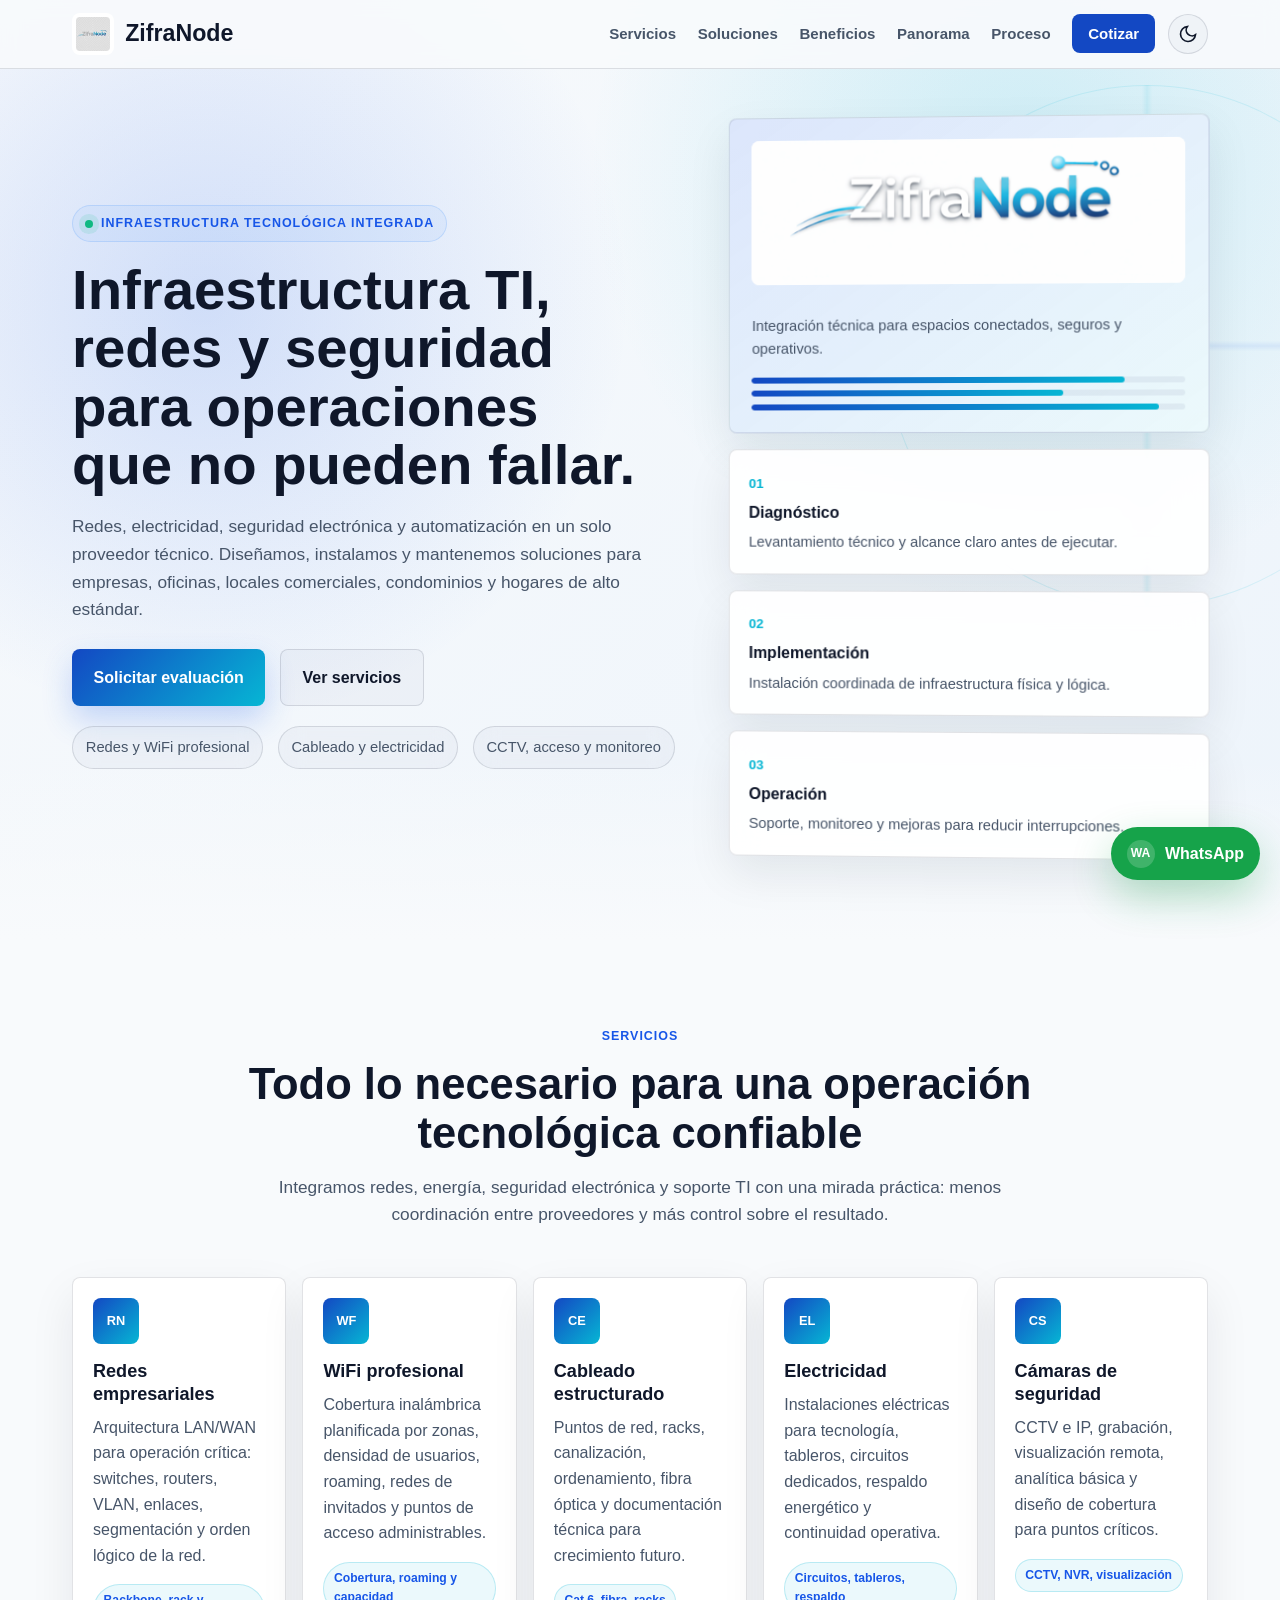
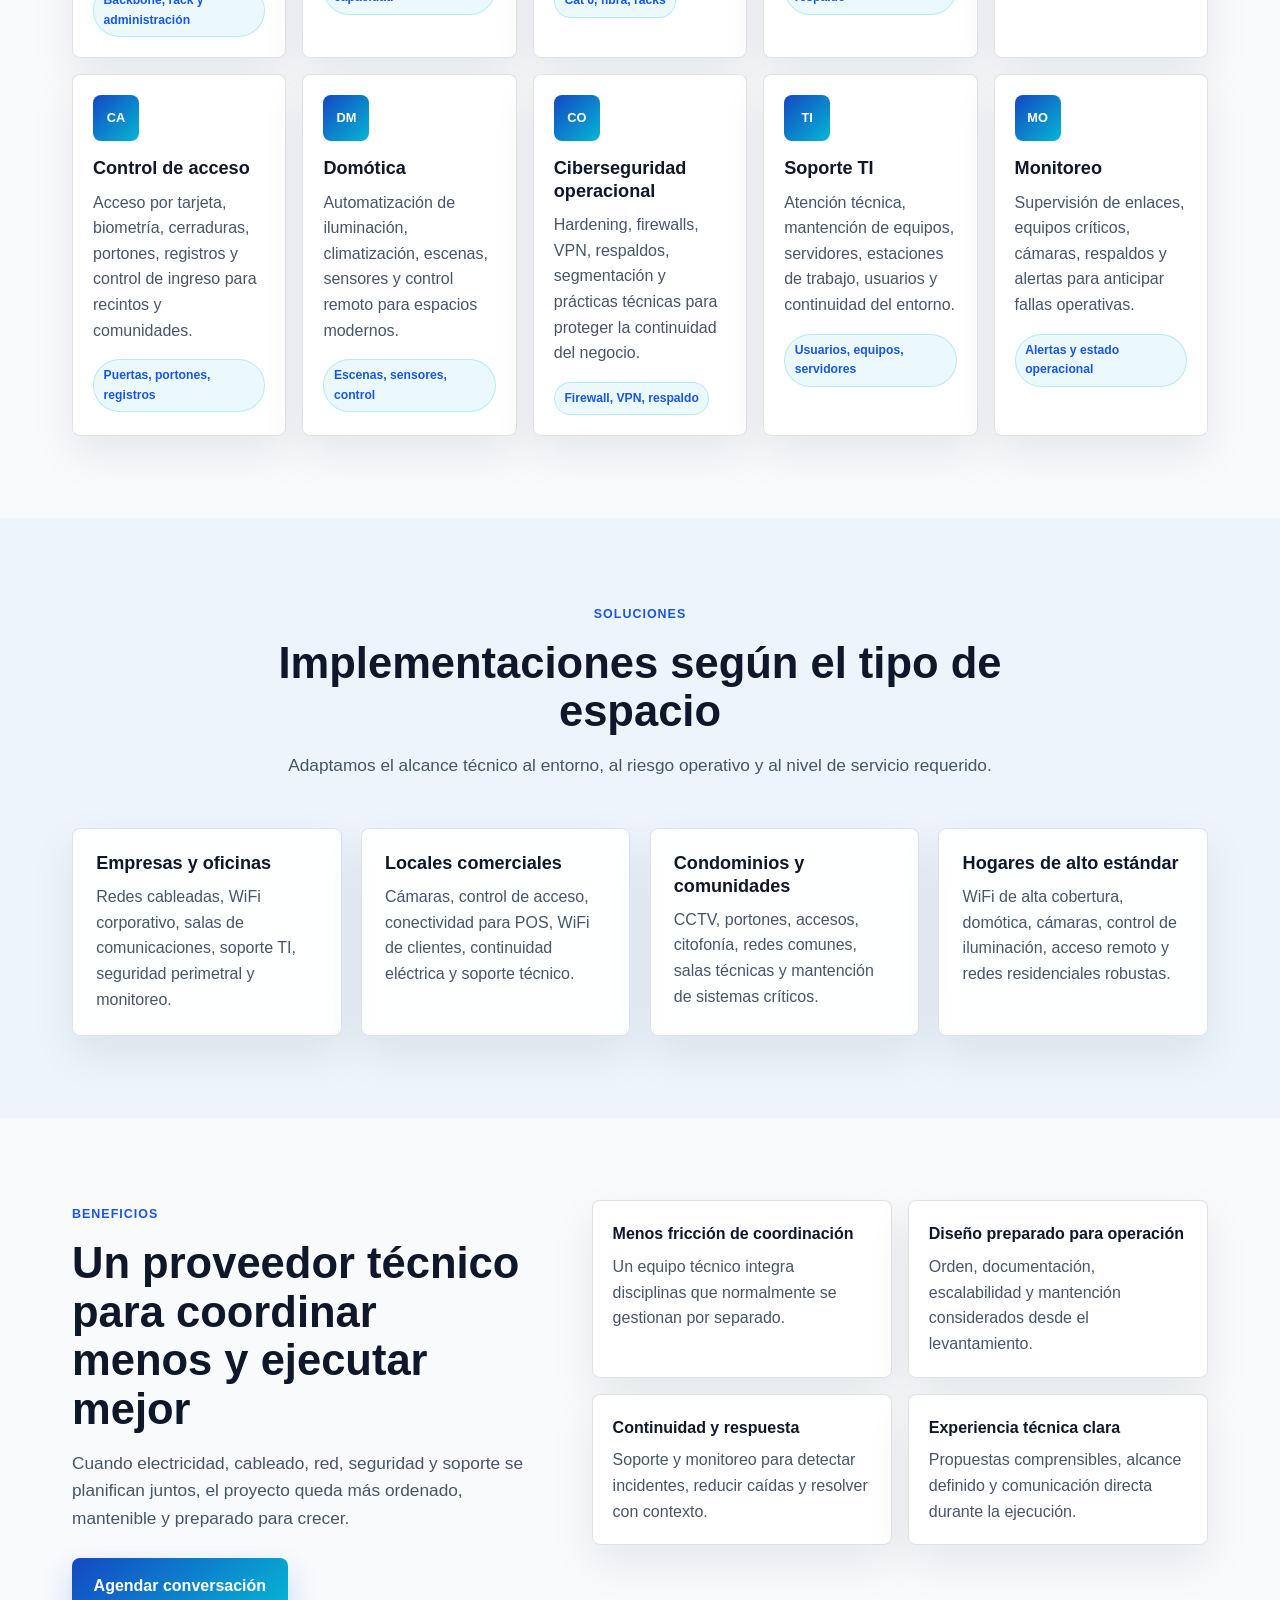
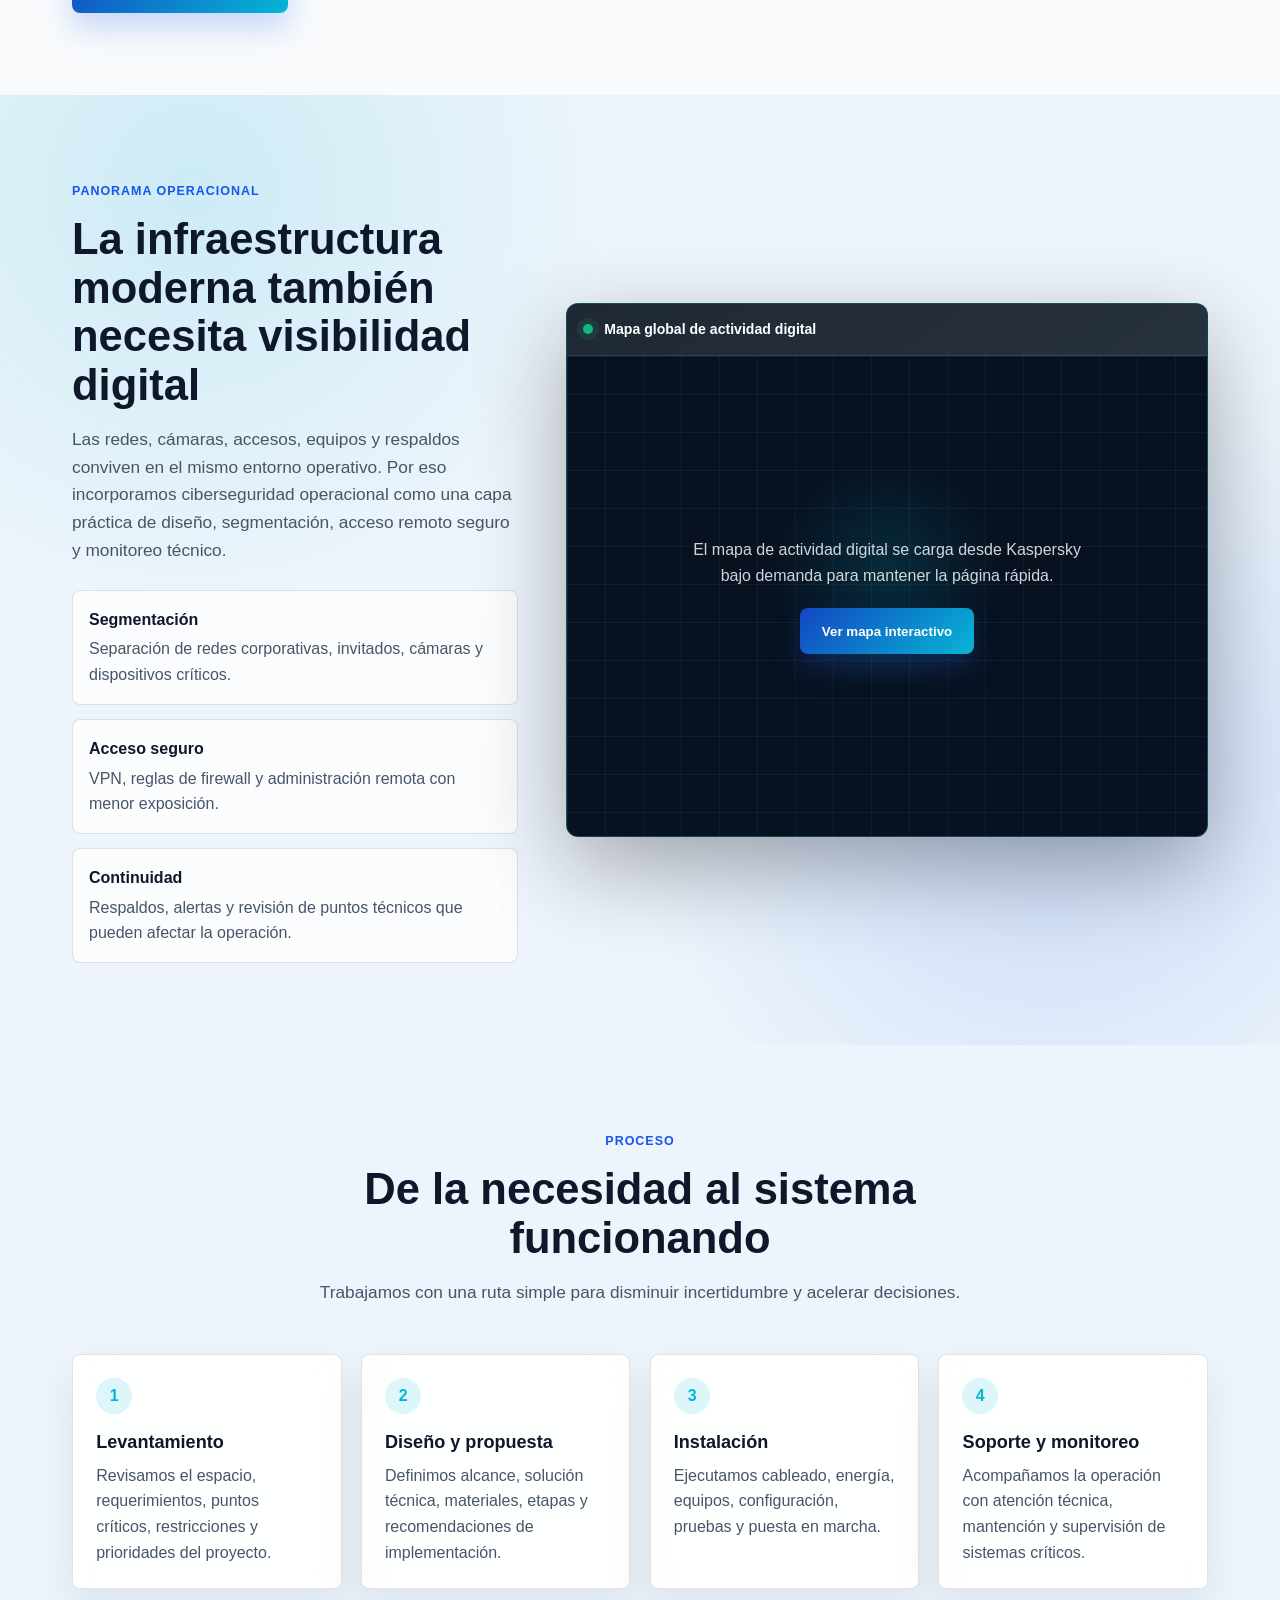
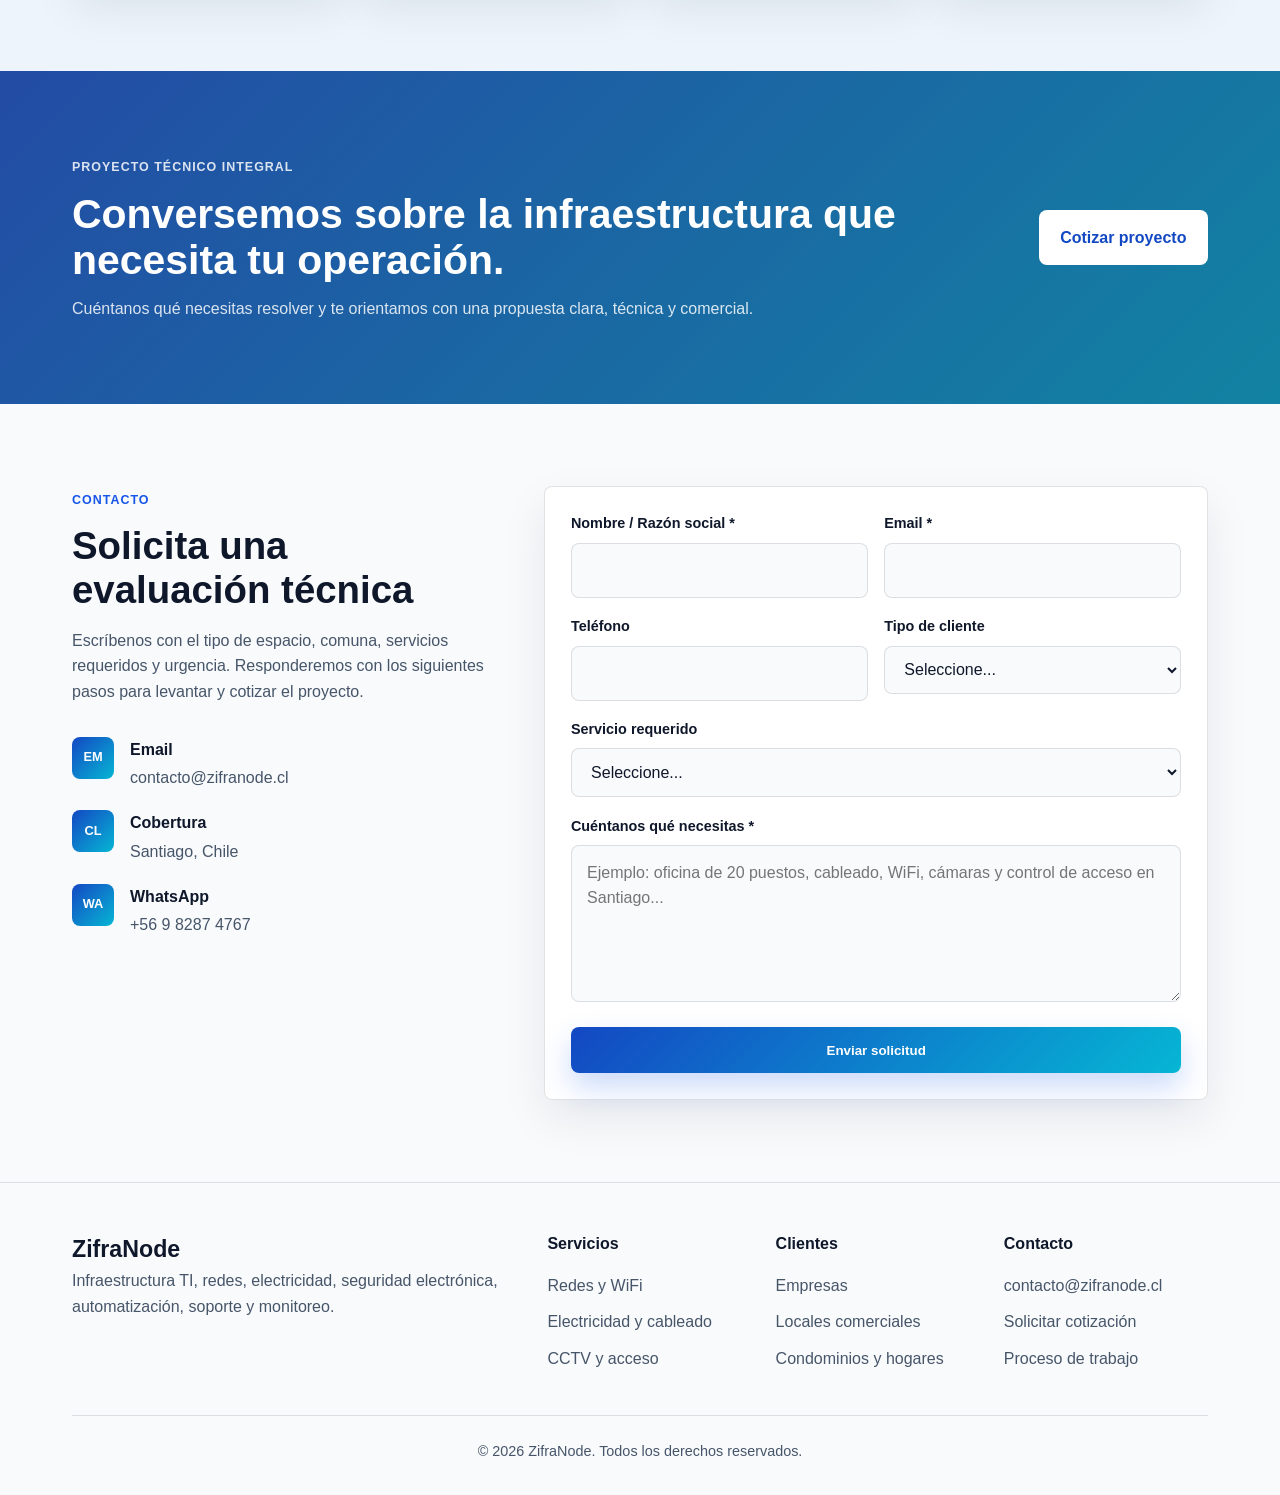
==== commit 8dfdcac4: "perf: optimizar rendimiento de renderizado y tamaño de activos - Redimensionar y comprimir imágenes " ====
--- a/index.html
+++ b/index.html
@@ -15,10 +15,10 @@
         content="Un solo proveedor técnico para infraestructura TI, redes, electricidad, seguridad electrónica, domótica, soporte y monitoreo.">
     <meta property="og:type" content="website">
     <meta property="og:url" content="https://zifranode.cl/">
-    <meta property="og:image" content="https://zifranode.cl/logo%20zifranode.png">
+    <meta property="og:image" content="https://zifranode.cl/logo.png">
     <link rel="canonical" href="https://zifranode.cl/">
     <link rel="stylesheet" href="styles.css">
-    <link rel="icon" type="image/png" href="logo%20zifranode.png">
+    <link rel="icon" type="image/png" href="logo_favicon.png">
 </head>
 
 <body>
@@ -26,7 +26,7 @@
         <div class="container">
             <div class="header-content">
                 <a href="#inicio" class="logo" aria-label="Ir al inicio">
-                    <img src="logo%20zifranode.png" alt="ZifraNode" class="logo-mark">
+                    <img src="logo_header.png" alt="ZifraNode" class="logo-mark">
                     <span class="logo-text">ZifraNode</span>
                 </a>
                 <nav class="nav" aria-label="Navegación principal">
@@ -93,7 +93,7 @@
 
                 <div class="hero-panel" aria-label="Resumen de capacidades ZifraNode">
                     <div class="signal-card brand-card">
-                        <img src="logo%20zifranode.png" alt="ZifraNode" class="hero-logo">
+                        <img src="logo_hero.png" alt="ZifraNode" class="hero-logo">
                         <p>Integración técnica para espacios conectados, seguros y operativos.</p>
                         <div class="brand-lines" aria-hidden="true">
                             <span class="brand-line-a"></span>
@@ -385,7 +385,7 @@
                     </div>
 
                     <form class="contact-form" id="contactForm" action="https://api.web3forms.com/submit" method="POST">
-                        <input type="hidden" name="access_key" value="05b9e0c5-19a5-4c54-883e-8d727182af95">
+                        <input type="hidden" name="access_key" value="4e4423fc-7938-4120-a1c8-0f12fed26def">
                         <input type="hidden" name="subject" value="Nueva cotización desde ZifraNode Web">
                         <input type="hidden" name="from_name" value="ZifraNode Website">
 
--- a/styles.css
+++ b/styles.css
@@ -19,7 +19,7 @@
     --font: -apple-system, BlinkMacSystemFont, "Segoe UI", Roboto, Arial, sans-serif;
     --container: 1200px;
     --section-padding: 82px;
-    --transition: all 0.16s ease;
+    --transition: color 0.15s ease, background-color 0.15s ease, border-color 0.15s ease, transform 0.15s ease, opacity 0.15s ease, box-shadow 0.15s ease;
 }
 
 body.light-theme {
@@ -64,6 +64,9 @@
         linear-gradient(90deg, rgba(96, 165, 250, 0.045) 1px, transparent 1px);
     background-size: 64px 64px;
     mask-image: linear-gradient(to bottom, black, transparent 70%);
+    -webkit-mask-image: linear-gradient(to bottom, black, transparent 70%);
+    will-change: transform;
+    transform: translateZ(0);
 }
 
 body::after {
@@ -74,6 +77,8 @@
     pointer-events: none;
     background: linear-gradient(to top, rgba(6, 182, 212, 0.08), transparent);
     z-index: -1;
+    will-change: transform;
+    transform: translateZ(0);
 }
 
 a {
@@ -93,9 +98,12 @@
     z-index: 1000;
     background: var(--header-bg);
     border-bottom: 1px solid var(--border);
-    backdrop-filter: blur(16px);
+    backdrop-filter: blur(10px);
+    -webkit-backdrop-filter: blur(10px);
     padding: 0.8rem 0;
     transition: padding 0.16s ease, box-shadow 0.16s ease, background 0.16s ease;
+    will-change: padding, background-color, box-shadow;
+    transform: translateZ(0);
 }
 
 .header.is-scrolled {
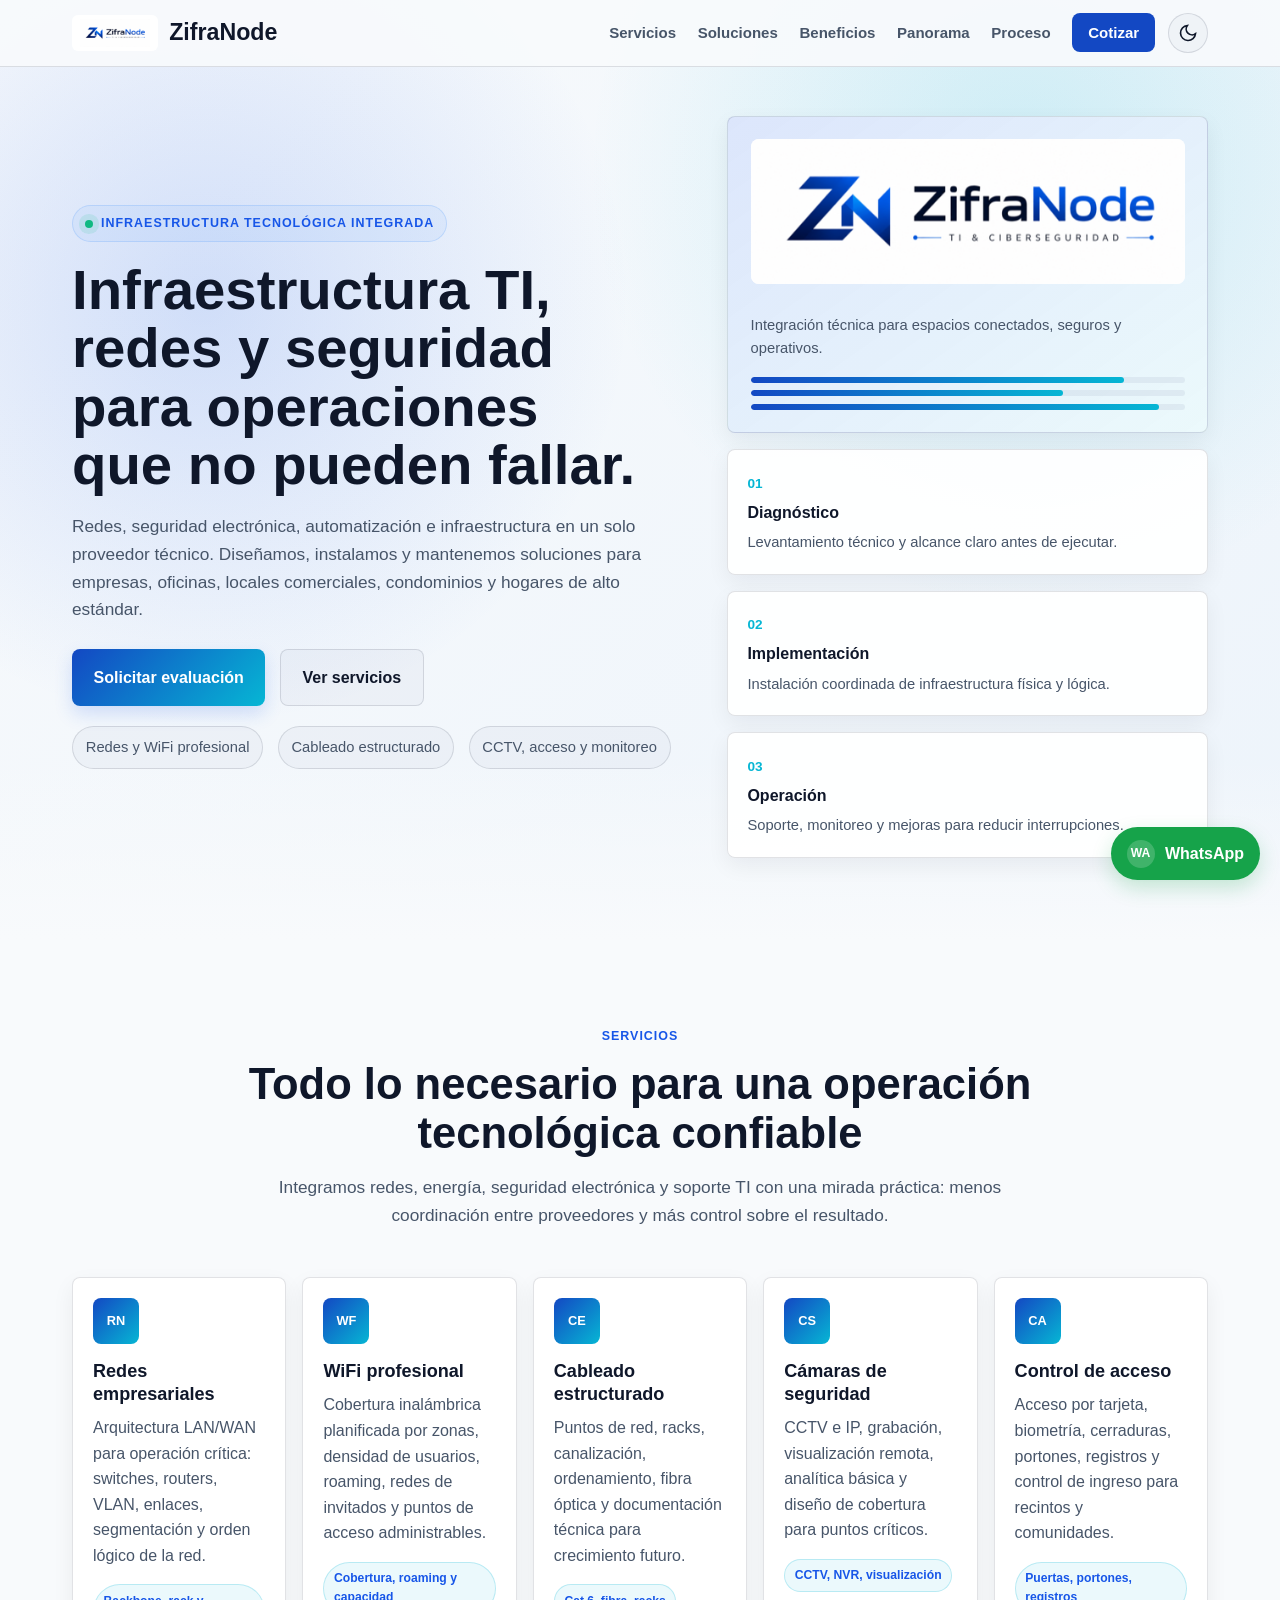
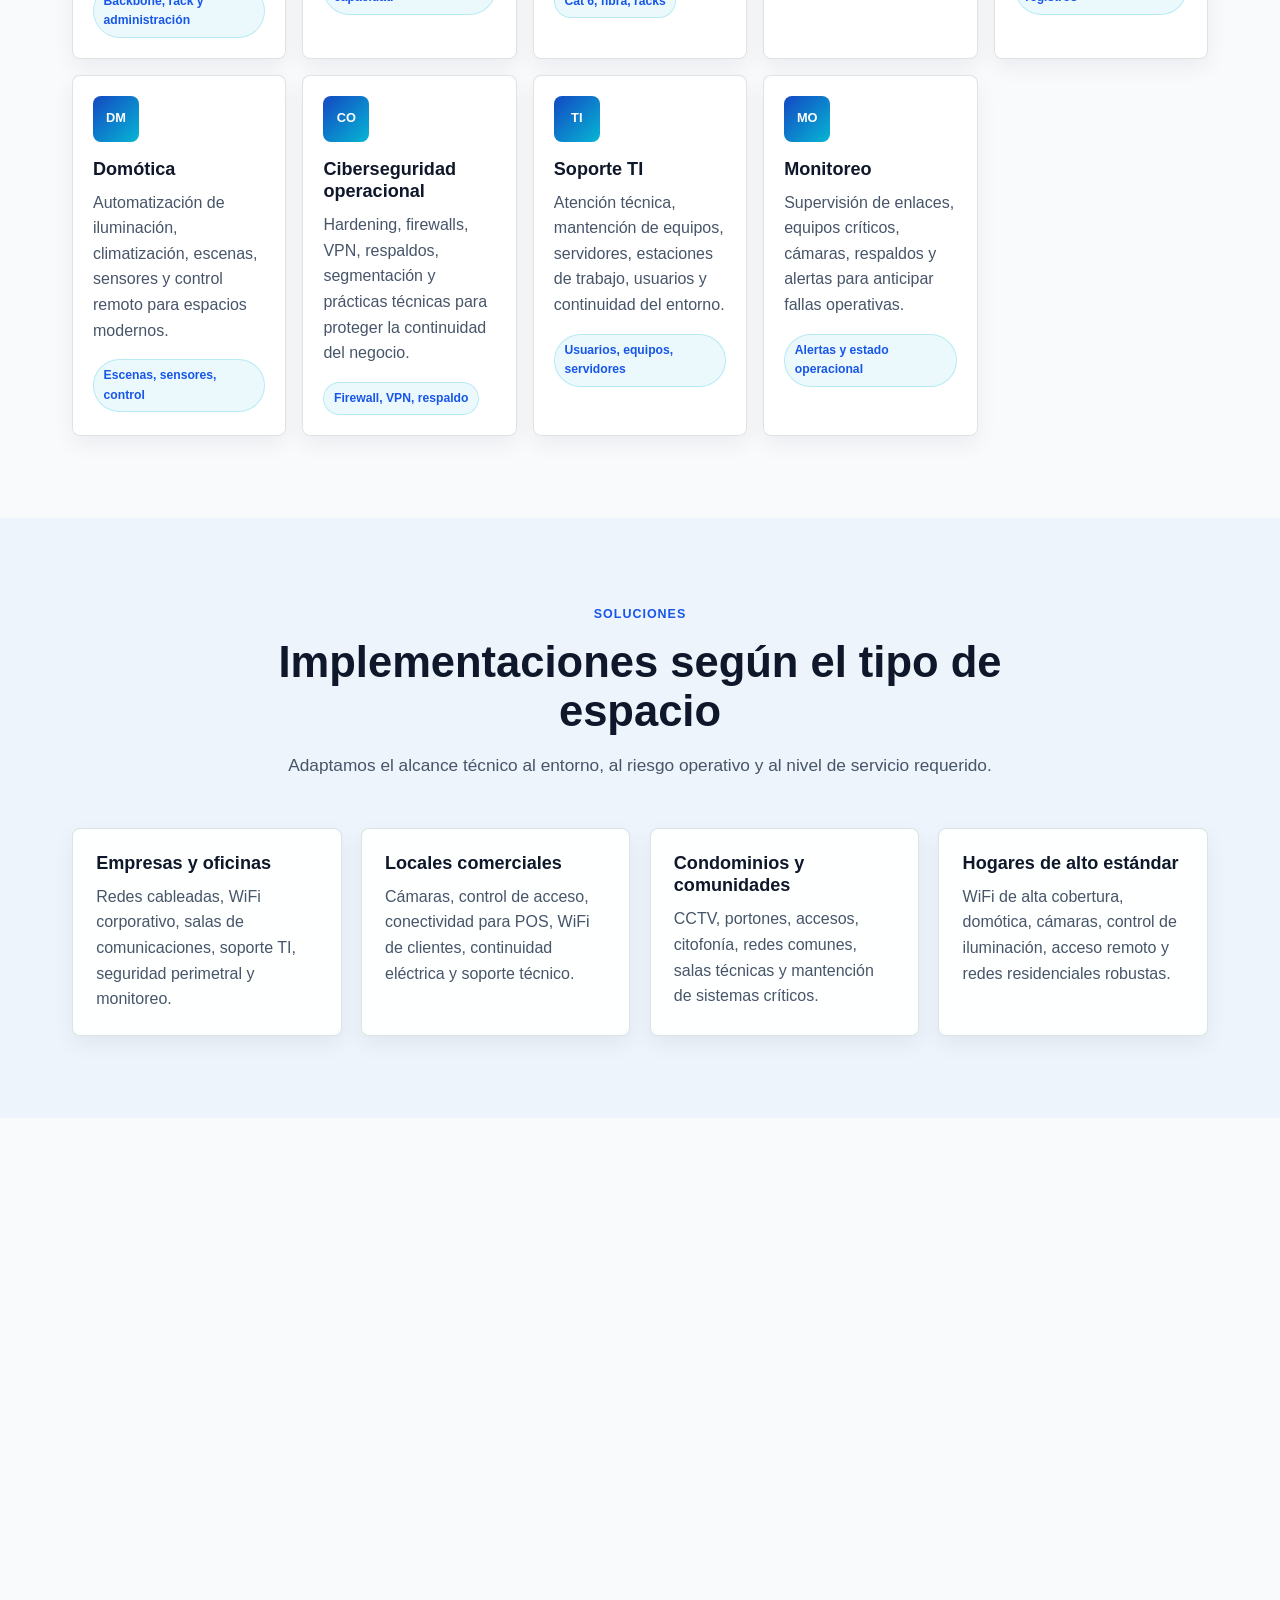
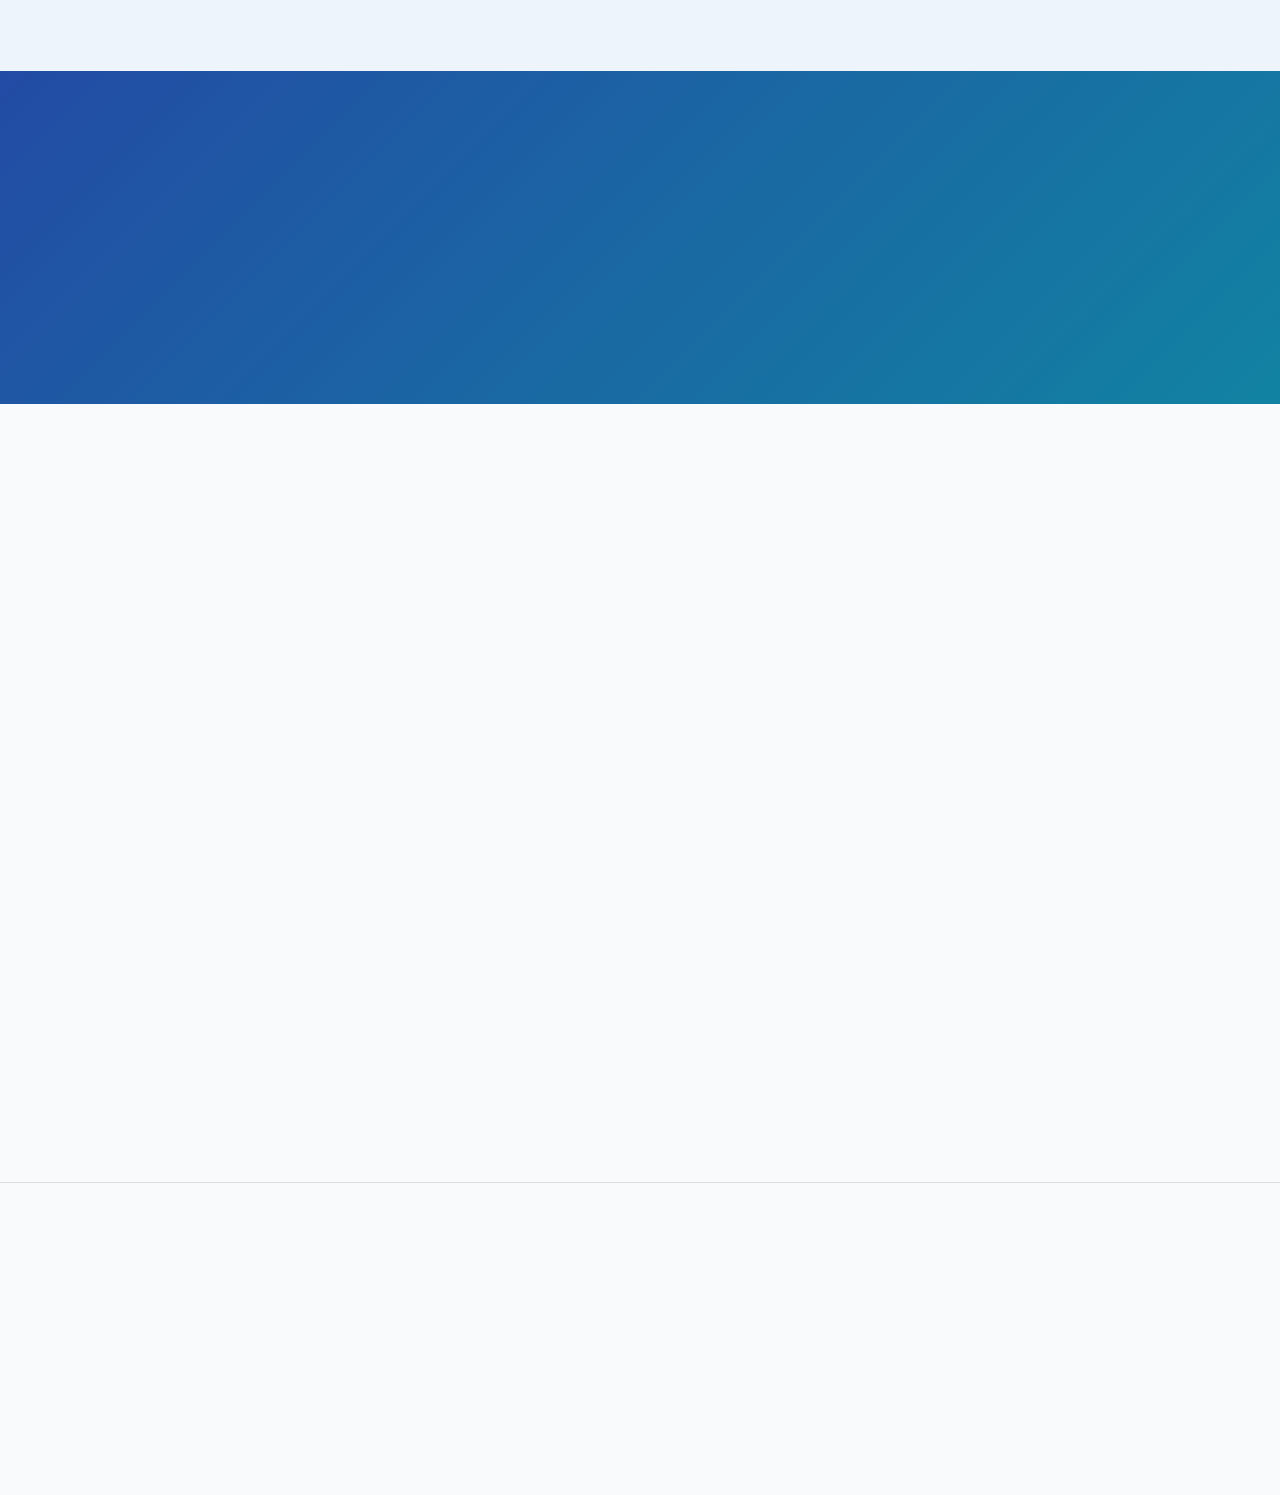
==== commit 30f5f9bf: "content: eliminar por completo el servicio de electricidad - Eliminado electricidad.html del sitio -" ====
--- a/index.html
+++ b/index.html
@@ -6,13 +6,13 @@
     <meta name="viewport" content="width=device-width, initial-scale=1.0">
     <title>ZifraNode | Infraestructura TI, Redes, Seguridad y Automatización</title>
     <meta name="description"
-        content="ZifraNode integra redes empresariales, WiFi profesional, cableado estructurado, electricidad, seguridad electrónica, domótica, ciberseguridad operacional, soporte TI y monitoreo para empresas, oficinas, condominios y hogares de alto estándar.">
+        content="ZifraNode integra redes empresariales, WiFi profesional, cableado estructurado, seguridad electrónica, domótica, ciberseguridad operacional, soporte TI y monitoreo para empresas, oficinas, condominios y hogares de alto estándar.">
     <meta name="keywords"
-        content="infraestructura TI, redes empresariales, WiFi profesional, cableado estructurado, electricidad, camaras de seguridad, control de acceso, domotica, ciberseguridad operacional, soporte TI, monitoreo, Santiago Chile">
+        content="infraestructura TI, redes empresariales, WiFi profesional, cableado estructurado, camaras de seguridad, control de acceso, domotica, ciberseguridad operacional, soporte TI, monitoreo, Santiago Chile">
     <meta name="author" content="ZifraNode">
-    <meta property="og:title" content="ZifraNode | Redes, electricidad, seguridad electrónica y automatización">
+    <meta property="og:title" content="ZifraNode | Redes, seguridad electrónica, automatización e infraestructura">
     <meta property="og:description"
-        content="Un solo proveedor técnico para infraestructura TI, redes, electricidad, seguridad electrónica, domótica, soporte y monitoreo.">
+        content="Un solo proveedor técnico para infraestructura TI, redes, seguridad electrónica, domótica, soporte y monitoreo.">
     <meta property="og:type" content="website">
     <meta property="og:url" content="https://zifranode.cl/">
     <meta property="og:image" content="https://zifranode.cl/logo.png">
@@ -76,7 +76,7 @@
                     </div>
                     <h1 class="hero-title">Infraestructura TI, redes y seguridad para operaciones que no pueden fallar.</h1>
                     <p class="hero-subtitle">
-                        Redes, electricidad, seguridad electrónica y automatización en un solo proveedor técnico.
+                        Redes, seguridad electrónica, automatización e infraestructura en un solo proveedor técnico.
                         Diseñamos, instalamos y mantenemos soluciones para empresas, oficinas, locales comerciales,
                         condominios y hogares de alto estándar.
                     </p>
@@ -86,7 +86,7 @@
                     </div>
                     <ul class="hero-points" aria-label="Servicios principales">
                         <li>Redes y WiFi profesional</li>
-                        <li>Cableado y electricidad</li>
+                        <li>Cableado estructurado</li>
                         <li>CCTV, acceso y monitoreo</li>
                     </ul>
                 </div>
@@ -152,12 +152,7 @@
                         <p>Puntos de red, racks, canalización, ordenamiento, fibra óptica y documentación técnica para crecimiento futuro.</p>
                         <span class="service-tag">Cat 6, fibra, racks</span>
                     </a>
-                    <a href="electricidad.html" class="service-card">
-                        <div class="service-icon">EL</div>
-                        <h3>Electricidad</h3>
-                        <p>Instalaciones eléctricas para tecnología, tableros, circuitos dedicados, respaldo energético y continuidad operativa.</p>
-                        <span class="service-tag">Circuitos, tableros, respaldo</span>
-                    </a>
+
                     <a href="control-acceso.html" class="service-card">
                         <div class="service-icon">CS</div>
                         <h3>Cámaras de seguridad</h3>
@@ -235,7 +230,7 @@
                     <span class="section-kicker">Beneficios</span>
                     <h2 class="section-title">Un proveedor técnico para coordinar menos y ejecutar mejor</h2>
                     <p class="section-subtitle left">
-                        Cuando electricidad, cableado, red, seguridad y soporte se planifican juntos, el proyecto queda
+                        Cuando cableado, red, seguridad y soporte se planifican juntos, el proyecto queda
                         más ordenado, mantenible y preparado para crecer.
                     </p>
                     <a href="#contacto" class="btn btn-primary">Agendar conversación</a>
@@ -323,7 +318,7 @@
                     <div class="process-step">
                         <span>3</span>
                         <h3>Instalación</h3>
-                        <p>Ejecutamos cableado, energía, equipos, configuración, pruebas y puesta en marcha.</p>
+                        <p>Ejecutamos cableado, equipos, configuración, pruebas y puesta en marcha.</p>
                     </div>
                     <div class="process-step">
                         <span>4</span>
@@ -423,7 +418,6 @@
                                 <option value="redes">Redes empresariales</option>
                                 <option value="wifi">WiFi profesional</option>
                                 <option value="cableado">Cableado estructurado</option>
-                                <option value="electricidad">Electricidad</option>
                                 <option value="camaras">Cámaras de seguridad</option>
                                 <option value="control_acceso">Control de acceso</option>
                                 <option value="domotica">Domótica</option>
@@ -460,14 +454,14 @@
             <div class="footer-content">
                 <div class="footer-brand">
                     <div class="footer-brand-name">ZifraNode</div>
-                    <p>Infraestructura TI, redes, electricidad, seguridad electrónica, automatización, soporte y monitoreo.</p>
+                    <p>Infraestructura TI, redes, seguridad electrónica, automatización, soporte y monitoreo.</p>
                 </div>
                 <div class="footer-links">
                     <div class="footer-column">
                         <h4>Servicios</h4>
                         <ul>
                             <li><a href="#servicios">Redes y WiFi</a></li>
-                            <li><a href="#servicios">Electricidad y cableado</a></li>
+                            <li><a href="#servicios">Cableado estructurado</a></li>
                             <li><a href="#servicios">CCTV y acceso</a></li>
                         </ul>
                     </div>
--- a/styles.css
+++ b/styles.css
@@ -13,13 +13,13 @@
     --success: #10b981;
     --border: rgba(148, 163, 184, 0.22);
     --header-bg: rgba(7, 17, 31, 0.9);
-    --card-shadow: 0 18px 50px rgba(0, 0, 0, 0.22);
-    --card-shadow-hover: 0 22px 70px rgba(37, 99, 235, 0.22);
+    --card-shadow: 0 8px 22px rgba(0, 0, 0, 0.12);
+    --card-shadow-hover: 0 12px 26px rgba(37, 99, 235, 0.14);
     --glass: rgba(255, 255, 255, 0.055);
     --font: -apple-system, BlinkMacSystemFont, "Segoe UI", Roboto, Arial, sans-serif;
     --container: 1200px;
     --section-padding: 82px;
-    --transition: color 0.15s ease, background-color 0.15s ease, border-color 0.15s ease, transform 0.15s ease, opacity 0.15s ease, box-shadow 0.15s ease;
+    --transition: color 0.08s ease, background-color 0.08s ease, border-color 0.08s ease, transform 0.08s ease, opacity 0.08s ease, box-shadow 0.08s ease;
 }
 
 body.light-theme {
@@ -32,8 +32,8 @@
     --header-bg: rgba(248, 250, 252, 0.92);
     --primary-blue: hsl(var(--hue), 82%, 42%);
     --secondary-blue: hsl(var(--hue), 82%, 50%);
-    --card-shadow: 0 18px 45px rgba(15, 23, 42, 0.08);
-    --card-shadow-hover: 0 24px 65px rgba(37, 99, 235, 0.16);
+    --card-shadow: 0 8px 22px rgba(15, 23, 42, 0.06);
+    --card-shadow-hover: 0 12px 28px rgba(37, 99, 235, 0.12);
     --glass: rgba(255, 255, 255, 0.75);
 }
 
@@ -44,7 +44,7 @@
 }
 
 html {
-    scroll-behavior: smooth;
+    scroll-behavior: auto;
 }
 
 body {
@@ -55,30 +55,11 @@
 }
 
 body::before {
-    content: "";
-    position: fixed;
-    inset: 0;
-    pointer-events: none;
-    background:
-        linear-gradient(rgba(96, 165, 250, 0.045) 1px, transparent 1px),
-        linear-gradient(90deg, rgba(96, 165, 250, 0.045) 1px, transparent 1px);
-    background-size: 64px 64px;
-    mask-image: linear-gradient(to bottom, black, transparent 70%);
-    -webkit-mask-image: linear-gradient(to bottom, black, transparent 70%);
-    will-change: transform;
-    transform: translateZ(0);
+    content: none;
 }
 
 body::after {
-    content: "";
-    position: fixed;
-    inset: auto 0 0 0;
-    height: 38vh;
-    pointer-events: none;
-    background: linear-gradient(to top, rgba(6, 182, 212, 0.08), transparent);
-    z-index: -1;
-    will-change: transform;
-    transform: translateZ(0);
+    content: none;
 }
 
 a {
@@ -98,17 +79,12 @@
     z-index: 1000;
     background: var(--header-bg);
     border-bottom: 1px solid var(--border);
-    backdrop-filter: blur(10px);
-    -webkit-backdrop-filter: blur(10px);
     padding: 0.8rem 0;
-    transition: padding 0.16s ease, box-shadow 0.16s ease, background 0.16s ease;
-    will-change: padding, background-color, box-shadow;
-    transform: translateZ(0);
+    transition: background-color 0.08s ease, box-shadow 0.08s ease;
 }
 
 .header.is-scrolled {
-    padding: 0.55rem 0;
-    box-shadow: 0 12px 35px rgba(0, 0, 0, 0.18);
+    box-shadow: 0 8px 18px rgba(0, 0, 0, 0.12);
 }
 
 .header-content,
@@ -131,13 +107,14 @@
 }
 
 .logo-mark {
-    width: 42px;
-    height: 42px;
-    border-radius: 8px;
+    height: 36px;
+    width: auto;
+    max-width: 120px;
+    border-radius: 6px;
     object-fit: contain;
     object-position: center;
     background: white;
-    padding: 4px;
+    padding: 4px 8px;
 }
 
 .logo-text,
@@ -247,27 +224,18 @@
 .btn-primary {
     background: linear-gradient(135deg, var(--primary-blue), var(--cyan));
     color: white;
-    box-shadow: 0 14px 30px rgba(37, 99, 235, 0.24);
+    box-shadow: 0 8px 18px rgba(37, 99, 235, 0.18);
     position: relative;
     overflow: hidden;
 }
 
 .btn-primary::after {
-    content: "";
-    position: absolute;
-    inset: 0;
-    background: linear-gradient(110deg, transparent 0%, rgba(255, 255, 255, 0.28) 45%, transparent 72%);
-    transform: translateX(-120%);
-    transition: transform 0.36s ease;
+    content: none;
 }
 
 .btn-primary:hover {
-    transform: translateY(-2px);
-    box-shadow: 0 18px 40px rgba(37, 99, 235, 0.32);
-}
-
-.btn-primary:hover::after {
-    transform: translateX(120%);
+    transform: translateY(-1px);
+    box-shadow: 0 10px 22px rgba(37, 99, 235, 0.22);
 }
 
 .btn-secondary {
@@ -308,18 +276,7 @@
 }
 
 .hero::before {
-    content: "";
-    position: absolute;
-    inset: 9% -10% auto auto;
-    width: min(520px, 48vw);
-    aspect-ratio: 1;
-    border: 1px solid rgba(6, 182, 212, 0.24);
-    border-radius: 50%;
-    background:
-        linear-gradient(90deg, transparent 49%, rgba(6, 182, 212, 0.18) 50%, transparent 51%),
-        linear-gradient(0deg, transparent 49%, rgba(37, 99, 235, 0.18) 50%, transparent 51%);
-    opacity: 0.5;
-    animation: slow-rotate 18s linear infinite;
+    content: none;
 }
 
 .hero::after {
@@ -410,14 +367,11 @@
     border-radius: 999px;
     background: rgba(148, 163, 184, 0.08);
     font-size: 0.92rem;
-    backdrop-filter: blur(12px);
 }
 
 .hero-panel {
     display: grid;
     gap: 1rem;
-    transform: perspective(1200px) rotateY(-2deg);
-    transform-origin: center;
 }
 
 .signal-grid {
@@ -436,7 +390,6 @@
     border: 1px solid var(--border);
     border-radius: 8px;
     box-shadow: var(--card-shadow);
-    backdrop-filter: blur(16px);
 }
 
 .signal-card {
@@ -500,7 +453,6 @@
     height: 100%;
     border-radius: inherit;
     background: linear-gradient(90deg, var(--primary-blue), var(--cyan));
-    animation: line-pulse 2.4s ease-in-out infinite;
 }
 
 .brand-line-a {
@@ -536,9 +488,9 @@
     color: white;
     font-weight: 700;
     z-index: 10000;
-    box-shadow: 0 18px 45px rgba(0, 0, 0, 0.28);
+    box-shadow: 0 10px 24px rgba(0, 0, 0, 0.18);
     transform: translateX(110%);
-    transition: transform 0.2s ease;
+    transition: transform 0.08s ease;
 }
 
 .notification-success {
@@ -556,17 +508,6 @@
 
 .notification-visible {
     transform: translateX(0);
-}
-
-.reveal-item {
-    opacity: 0;
-    transform: translateY(10px);
-    transition: opacity 0.28s ease, transform 0.28s ease;
-}
-
-.is-visible {
-    opacity: 1;
-    transform: translateY(0);
 }
 
 .mobile-toggle.active span:nth-child(1) {
@@ -614,6 +555,18 @@
 .process,
 .cybermap-section {
     background: var(--dark-bg);
+}
+
+.services,
+.solutions,
+.benefits,
+.cybermap-section,
+.process,
+.cta-band,
+.contact,
+.footer {
+    content-visibility: auto;
+    contain-intrinsic-size: auto 720px;
 }
 
 .services-grid-8 {
@@ -627,7 +580,7 @@
     padding: 1.25rem;
     text-decoration: none;
     color: inherit;
-    transition: transform 0.16s ease, border-color 0.16s ease, box-shadow 0.16s ease;
+    transition: transform 0.08s ease, border-color 0.08s ease, box-shadow 0.08s ease;
     position: relative;
     overflow: hidden;
 }
@@ -642,14 +595,14 @@
     border-radius: inherit;
     background: linear-gradient(135deg, rgba(6, 182, 212, 0.16), transparent 42%);
     opacity: 0;
-    transition: opacity 0.16s ease;
+    transition: opacity 0.08s ease;
     pointer-events: none;
 }
 
 .service-card:hover,
 .solution-card:hover,
 .process-step:hover {
-    transform: translateY(-4px);
+    transform: translateY(-2px);
     border-color: rgba(6, 182, 212, 0.45);
     box-shadow: var(--card-shadow-hover);
 }
@@ -796,7 +749,6 @@
     border: 1px solid var(--border);
     border-radius: 8px;
     background: var(--glass);
-    backdrop-filter: blur(14px);
 }
 
 .insight-list strong,
@@ -817,7 +769,7 @@
     border: 1px solid rgba(6, 182, 212, 0.26);
     border-radius: 12px;
     background: linear-gradient(145deg, rgba(7, 17, 31, 0.95), rgba(16, 24, 39, 0.9));
-    box-shadow: 0 30px 90px rgba(0, 0, 0, 0.32);
+    box-shadow: 0 12px 34px rgba(0, 0, 0, 0.2);
     overflow: hidden;
     min-height: 520px;
 }
@@ -1007,7 +959,7 @@
     background: #16a34a;
     color: white;
     text-decoration: none;
-    box-shadow: 0 16px 40px rgba(22, 163, 74, 0.3);
+    box-shadow: 0 8px 20px rgba(22, 163, 74, 0.22);
 }
 
 .whatsapp-float span {
@@ -1070,27 +1022,6 @@
     padding-top: 1.5rem;
     text-align: center;
     font-size: 0.9rem;
-}
-
-@keyframes slow-rotate {
-    from {
-        transform: rotate(0deg);
-    }
-
-    to {
-        transform: rotate(360deg);
-    }
-}
-
-@keyframes line-pulse {
-    0%,
-    100% {
-        opacity: 0.72;
-    }
-
-    50% {
-        opacity: 1;
-    }
 }
 
 @media (max-width: 1120px) {
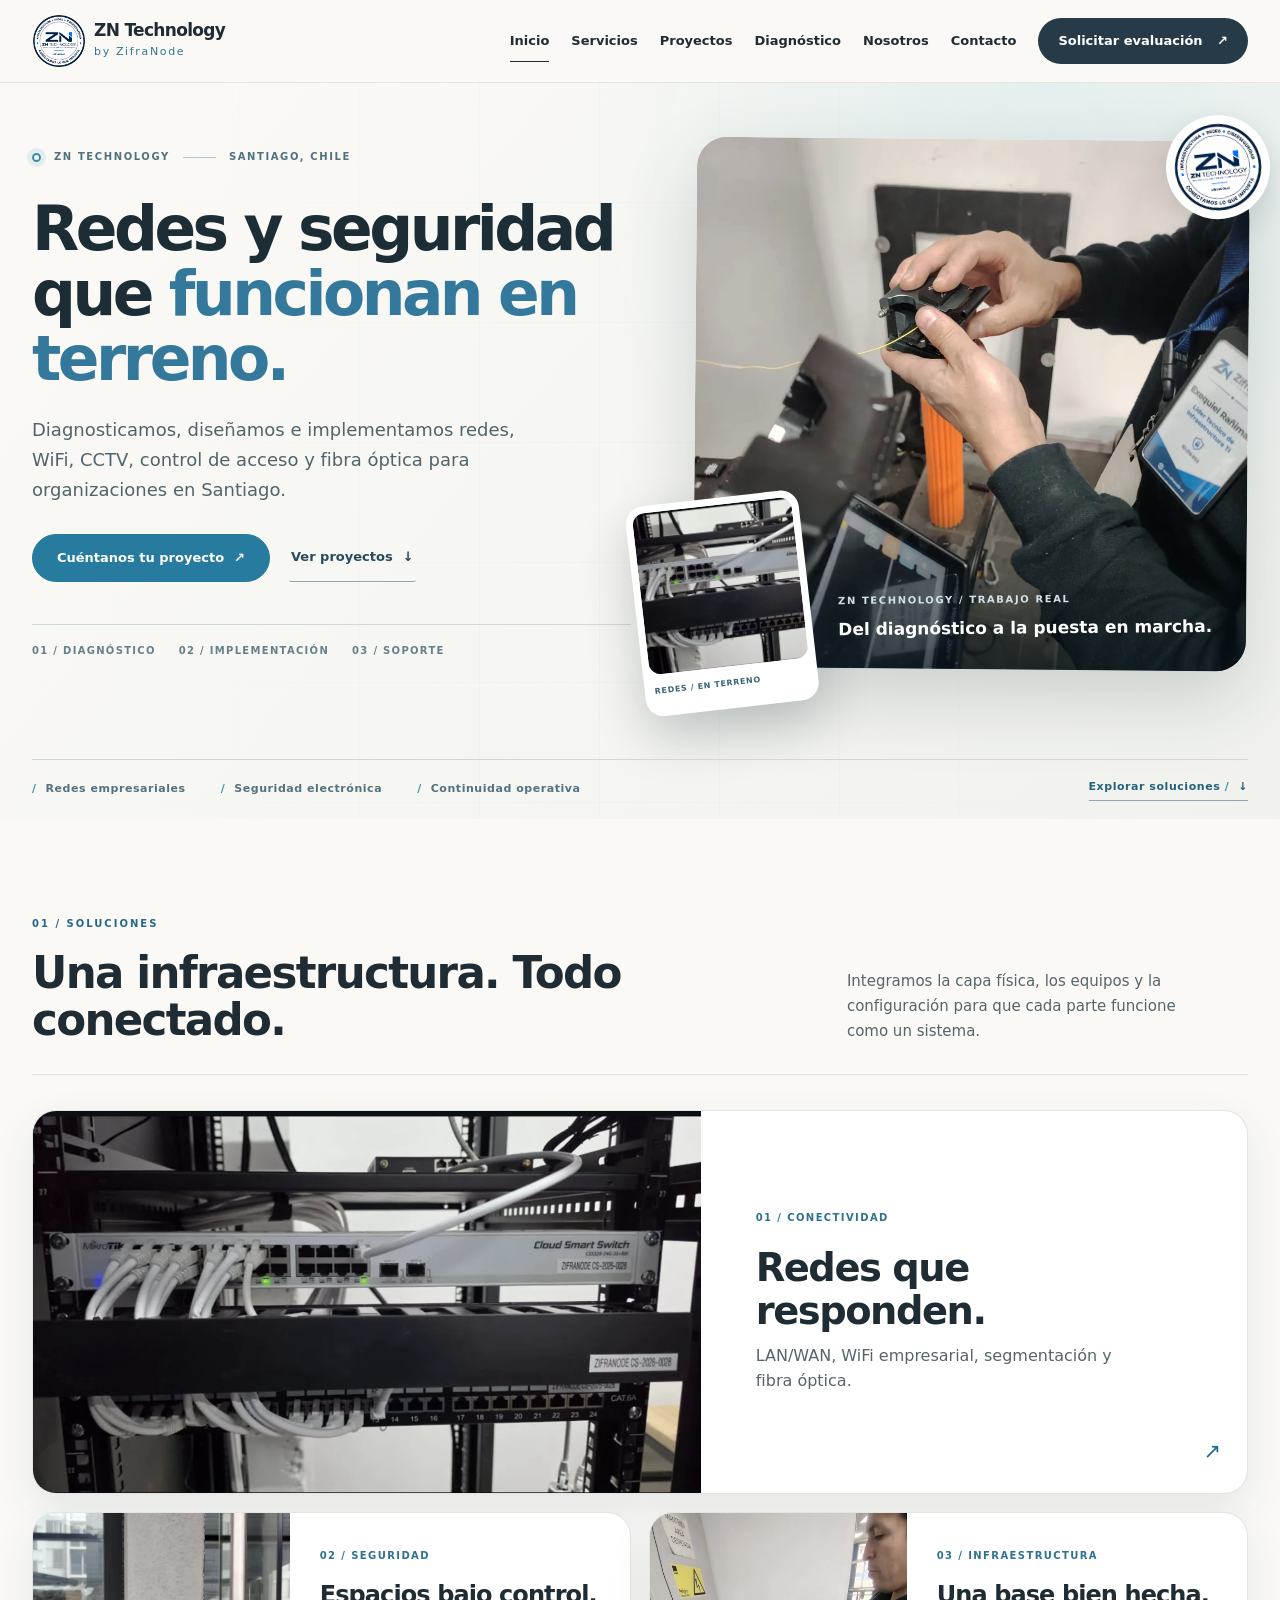
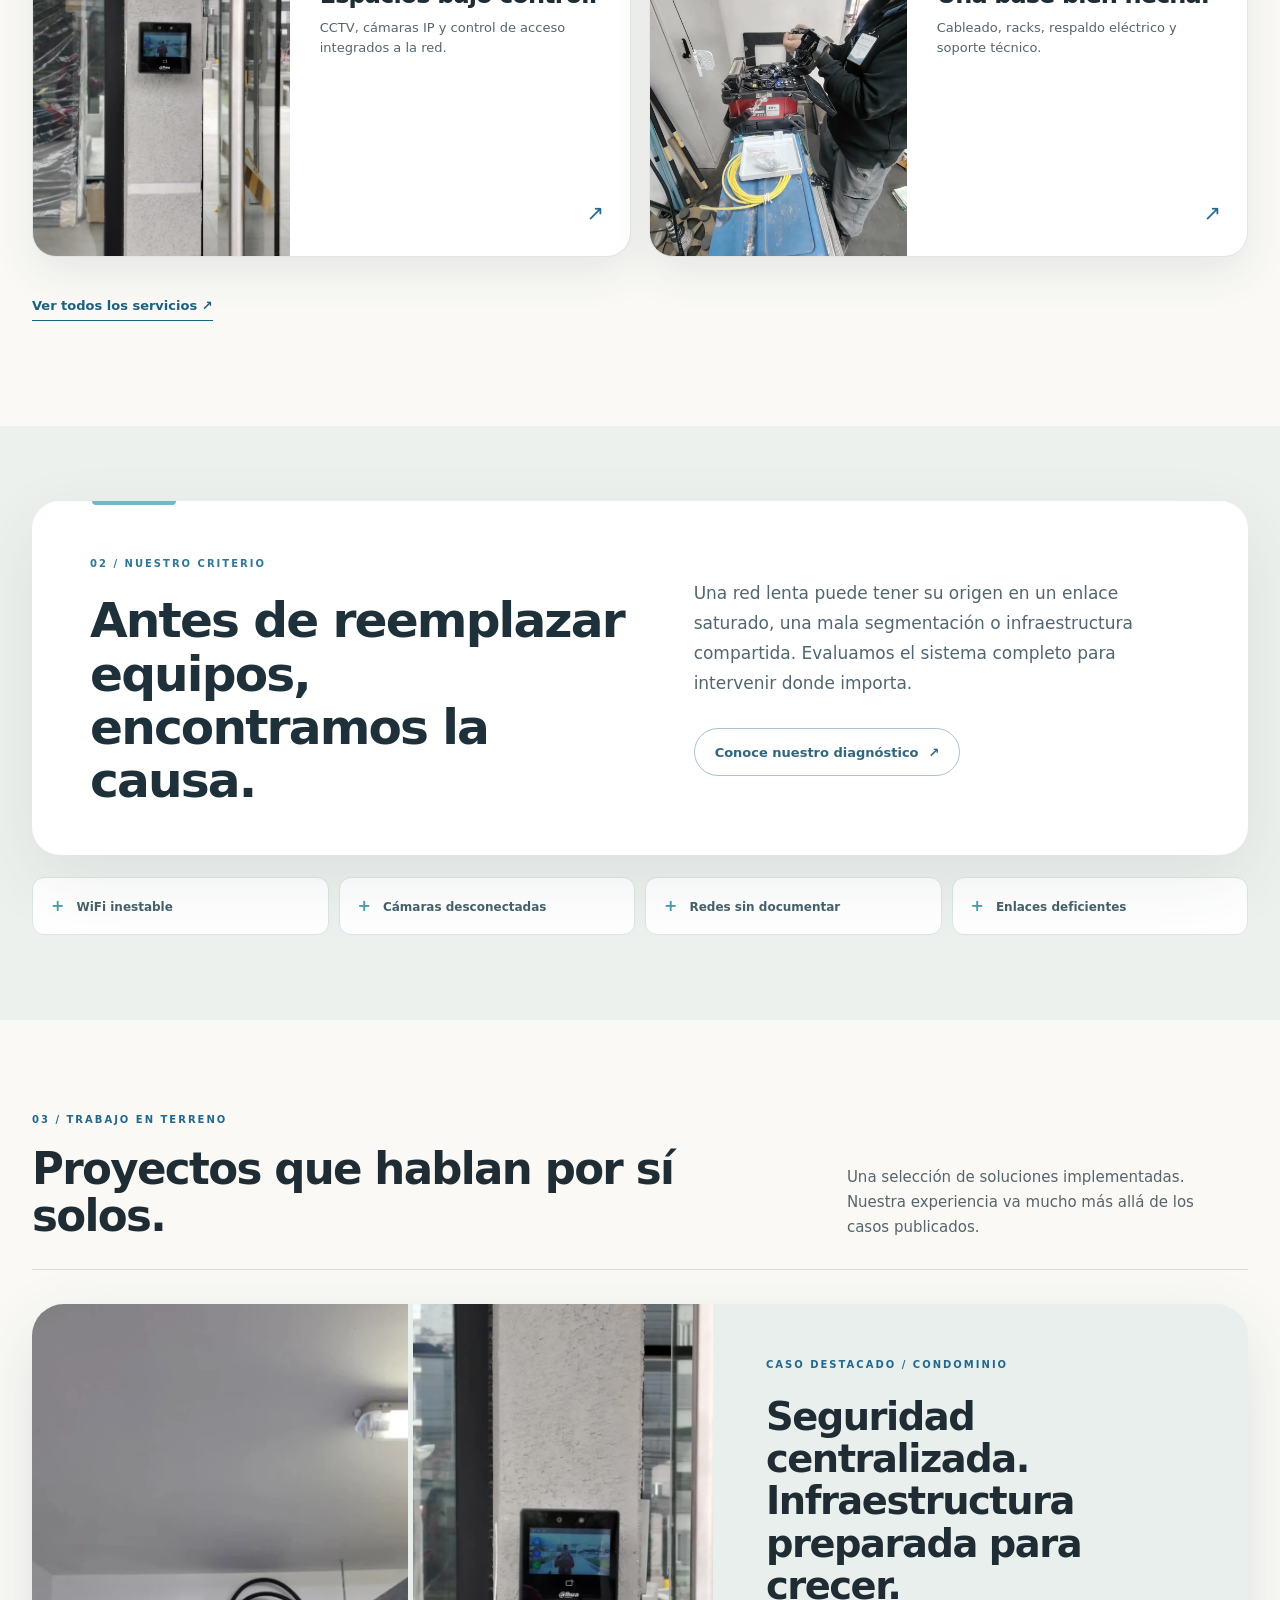
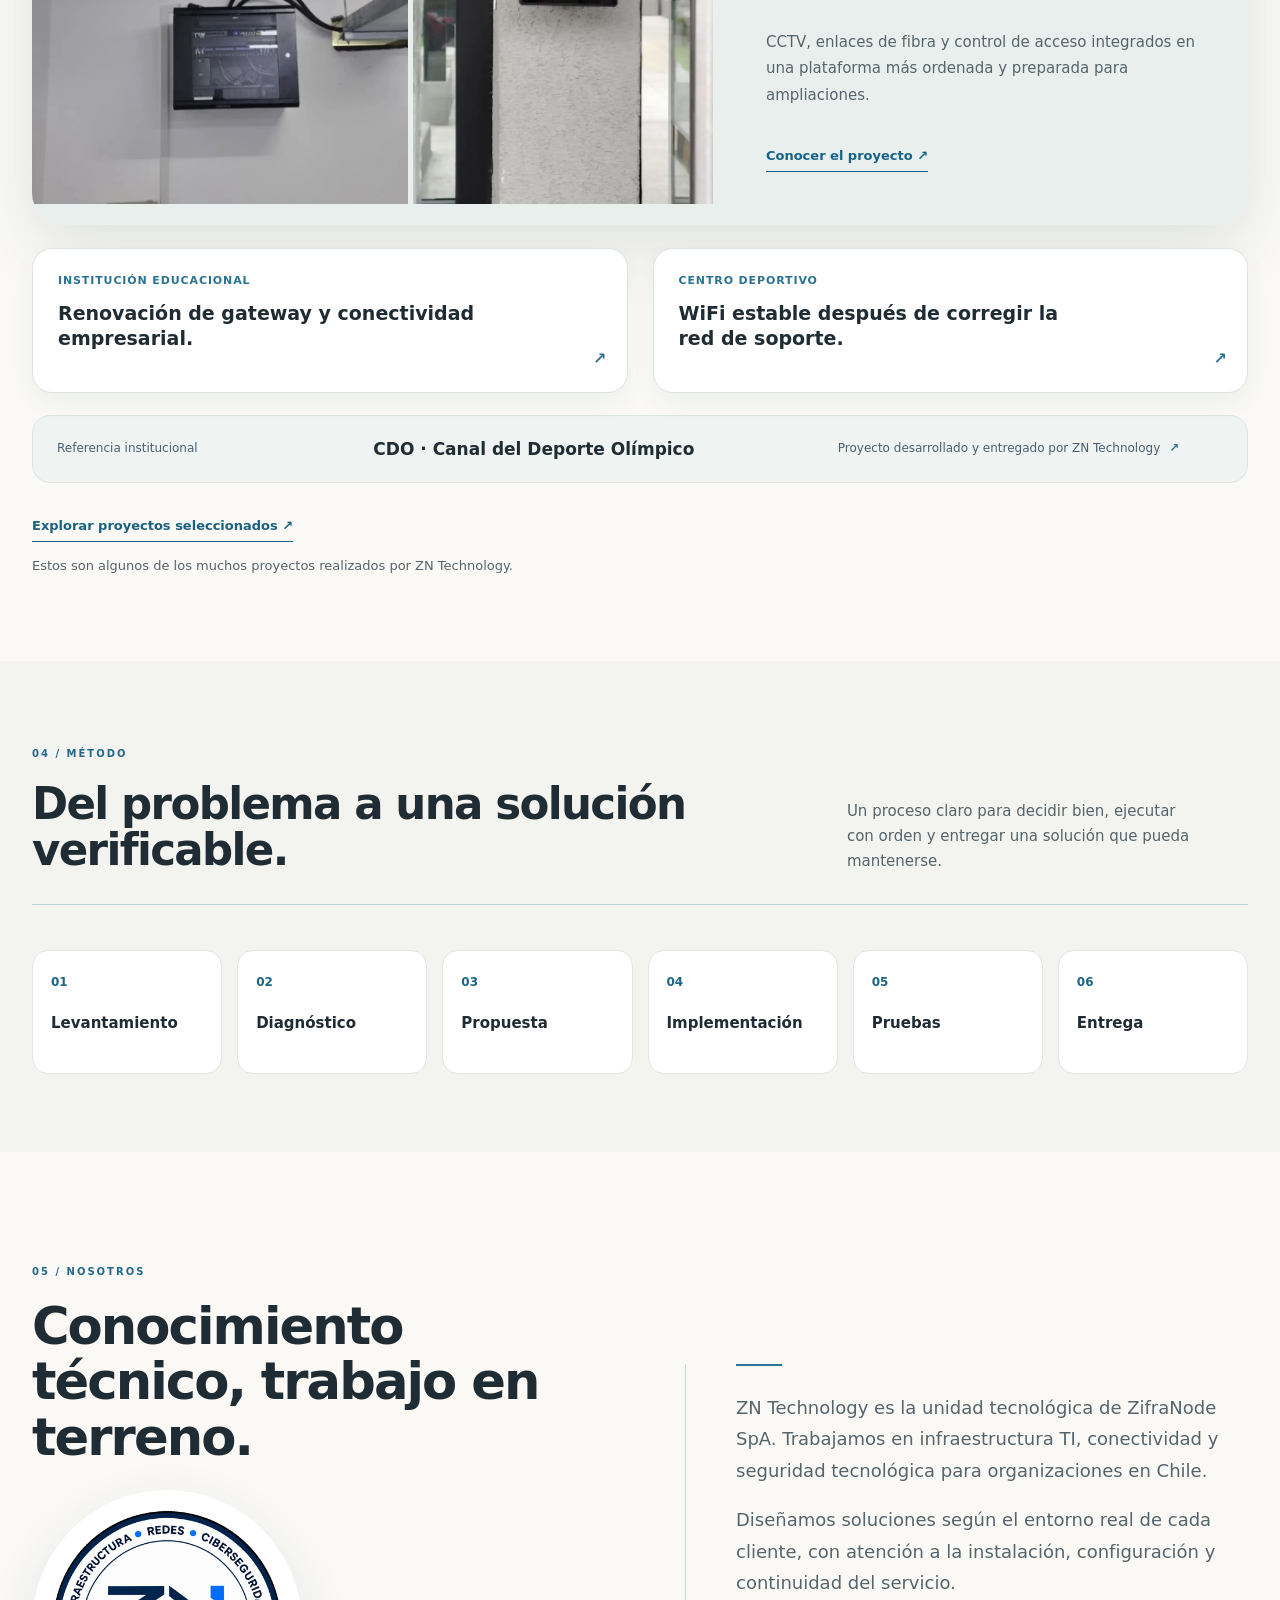
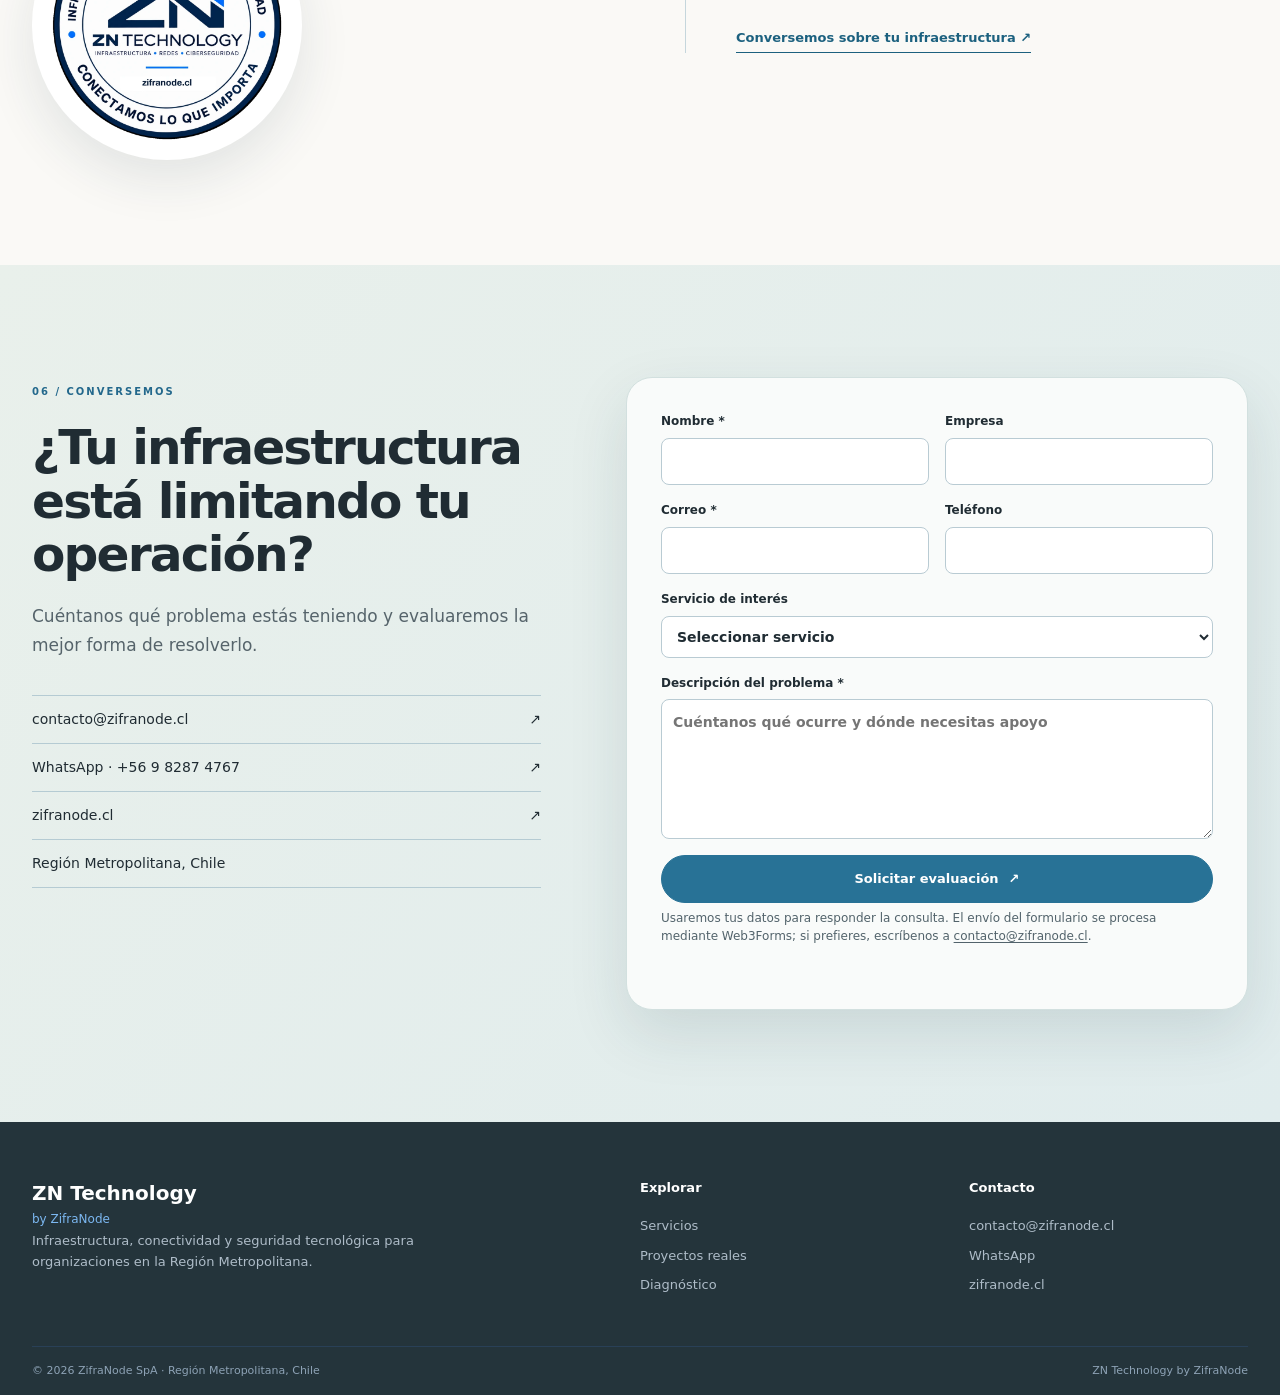
==== commit f5c9e58d: "feat: rediseñar sitio ZN y proteger tarjeta privada" ====
--- a/index.html
+++ b/index.html
@@ -1,495 +1,181 @@
-<!DOCTYPE html>
+<!doctype html>
 <html lang="es">
-
 <head>
-    <meta charset="UTF-8">
-    <meta name="viewport" content="width=device-width, initial-scale=1.0">
-    <title>ZifraNode | Infraestructura TI, Redes, Seguridad y Automatización</title>
-    <meta name="description"
-        content="ZifraNode integra redes empresariales, WiFi profesional, cableado estructurado, seguridad electrónica, domótica, ciberseguridad operacional, soporte TI y monitoreo para empresas, oficinas, condominios y hogares de alto estándar.">
-    <meta name="keywords"
-        content="infraestructura TI, redes empresariales, WiFi profesional, cableado estructurado, camaras de seguridad, control de acceso, domotica, ciberseguridad operacional, soporte TI, monitoreo, Santiago Chile">
-    <meta name="author" content="ZifraNode">
-    <meta property="og:title" content="ZifraNode | Redes, seguridad electrónica, automatización e infraestructura">
-    <meta property="og:description"
-        content="Un solo proveedor técnico para infraestructura TI, redes, seguridad electrónica, domótica, soporte y monitoreo.">
-    <meta property="og:type" content="website">
-    <meta property="og:url" content="https://zifranode.cl/">
-    <meta property="og:image" content="https://zifranode.cl/logo.png">
-    <link rel="canonical" href="https://zifranode.cl/">
-    <link rel="stylesheet" href="styles.css">
-    <link rel="icon" type="image/png" href="logo_favicon.png">
+<meta charset="utf-8">
+<meta name="viewport" content="width=device-width, initial-scale=1">
+<title>Infraestructura TI, redes y seguridad en Santiago | ZN Technology by ZifraNode</title>
+<meta name="description" content="Redes empresariales, WiFi, fibra óptica, cableado, CCTV y control de acceso en Santiago. Conoce proyectos reales y solicita una evaluación técnica.">
+<link rel="canonical" href="https://zifranode.cl/">
+<meta property="og:type" content="website">
+<meta property="og:locale" content="es_CL">
+<meta property="og:title" content="Infraestructura TI, redes y seguridad en Santiago | ZN Technology by ZifraNode">
+<meta property="og:description" content="Redes empresariales, WiFi, fibra óptica, cableado, CCTV y control de acceso en Santiago. Conoce proyectos reales y solicita una evaluación técnica.">
+<meta property="og:url" content="https://zifranode.cl/">
+<meta property="og:image" content="https://zifranode.cl/images/web/rack-detalle.webp">
+<link rel="icon" href="logo_favicon.png" type="image/png">
+<link rel="stylesheet" href="site.css?v=20261006-2">
+<link rel="stylesheet" href="experience.css?v=8">
 </head>
-
 <body>
-    <header class="header">
-        <div class="container">
-            <div class="header-content">
-                <a href="#inicio" class="logo" aria-label="Ir al inicio">
-                    <img src="logo_header.png" alt="ZifraNode" class="logo-mark">
-                    <span class="logo-text">ZifraNode</span>
-                </a>
-                <nav class="nav" aria-label="Navegación principal">
-                    <ul class="nav-list">
-                        <li><a href="#servicios" class="nav-link">Servicios</a></li>
-                        <li><a href="#soluciones" class="nav-link">Soluciones</a></li>
-                        <li><a href="#beneficios" class="nav-link">Beneficios</a></li>
-                        <li><a href="#panorama" class="nav-link">Panorama</a></li>
-                        <li><a href="#proceso" class="nav-link">Proceso</a></li>
-                        <li><a href="#contacto" class="nav-link btn-contact">Cotizar</a></li>
-                    </ul>
-                    <button id="theme-toggle" class="theme-toggle" aria-label="Cambiar tema">
-                        <svg class="sun-icon" width="20" height="20" viewBox="0 0 24 24" fill="none"
-                            stroke="currentColor" stroke-width="2" aria-hidden="true">
-                            <circle cx="12" cy="12" r="5"></circle>
-                            <line x1="12" y1="1" x2="12" y2="3"></line>
-                            <line x1="12" y1="21" x2="12" y2="23"></line>
-                            <line x1="4.22" y1="4.22" x2="5.64" y2="5.64"></line>
-                            <line x1="18.36" y1="18.36" x2="19.78" y2="19.78"></line>
-                            <line x1="1" y1="12" x2="3" y2="12"></line>
-                            <line x1="21" y1="12" x2="23" y2="12"></line>
-                            <line x1="4.22" y1="19.78" x2="5.64" y2="18.36"></line>
-                            <line x1="18.36" y1="5.64" x2="19.78" y2="4.22"></line>
-                        </svg>
-                        <svg class="moon-icon" width="20" height="20" viewBox="0 0 24 24" fill="none"
-                            stroke="currentColor" stroke-width="2" aria-hidden="true">
-                            <path d="M21 12.79A9 9 0 1 1 11.21 3 7 7 0 0 0 21 12.79z"></path>
-                        </svg>
-                    </button>
-                    <button class="mobile-toggle" aria-label="Abrir menú" aria-expanded="false">
-                        <span></span>
-                        <span></span>
-                        <span></span>
-                    </button>
-                </nav>
-            </div>
-        </div>
-    </header>
-
-    <main>
-        <section id="inicio" class="hero">
-            <div class="container hero-grid">
-                <div class="hero-content">
-                    <div class="hero-badge">
-                        <span class="badge-dot"></span>
-                        <span>Infraestructura tecnológica integrada</span>
-                    </div>
-                    <h1 class="hero-title">Infraestructura TI, redes y seguridad para operaciones que no pueden fallar.</h1>
-                    <p class="hero-subtitle">
-                        Redes, seguridad electrónica, automatización e infraestructura en un solo proveedor técnico.
-                        Diseñamos, instalamos y mantenemos soluciones para empresas, oficinas, locales comerciales,
-                        condominios y hogares de alto estándar.
-                    </p>
-                    <div class="hero-cta">
-                        <a href="#contacto" class="btn btn-primary">Solicitar evaluación</a>
-                        <a href="#servicios" class="btn btn-secondary">Ver servicios</a>
-                    </div>
-                    <ul class="hero-points" aria-label="Servicios principales">
-                        <li>Redes y WiFi profesional</li>
-                        <li>Cableado estructurado</li>
-                        <li>CCTV, acceso y monitoreo</li>
-                    </ul>
-                </div>
-
-                <div class="hero-panel" aria-label="Resumen de capacidades ZifraNode">
-                    <div class="signal-card brand-card">
-                        <img src="logo_hero.png" alt="ZifraNode" class="hero-logo">
-                        <p>Integración técnica para espacios conectados, seguros y operativos.</p>
-                        <div class="brand-lines" aria-hidden="true">
-                            <span class="brand-line-a"></span>
-                            <span class="brand-line-b"></span>
-                            <span class="brand-line-c"></span>
-                        </div>
-                    </div>
-                    <div class="signal-grid">
-                        <div class="signal-card">
-                            <span>01</span>
-                            <strong>Diagnóstico</strong>
-                            <p>Levantamiento técnico y alcance claro antes de ejecutar.</p>
-                        </div>
-                        <div class="signal-card">
-                            <span>02</span>
-                            <strong>Implementación</strong>
-                            <p>Instalación coordinada de infraestructura física y lógica.</p>
-                        </div>
-                        <div class="signal-card">
-                            <span>03</span>
-                            <strong>Operación</strong>
-                            <p>Soporte, monitoreo y mejoras para reducir interrupciones.</p>
-                        </div>
-                    </div>
-                </div>
-            </div>
-        </section>
-
-        <section id="servicios" class="services">
-            <div class="container">
-                <div class="section-header">
-                    <span class="section-kicker">Servicios</span>
-                    <h2 class="section-title">Todo lo necesario para una operación tecnológica confiable</h2>
-                    <p class="section-subtitle">
-                        Integramos redes, energía, seguridad electrónica y soporte TI con una mirada práctica:
-                        menos coordinación entre proveedores y más control sobre el resultado.
-                    </p>
-                </div>
-
-                <div class="services-grid-8">
-                    <a href="redes.html" class="service-card">
-                        <div class="service-icon">RN</div>
-                        <h3>Redes empresariales</h3>
-                        <p>Arquitectura LAN/WAN para operación crítica: switches, routers, VLAN, enlaces, segmentación y orden lógico de la red.</p>
-                        <span class="service-tag">Backbone, rack y administración</span>
-                    </a>
-                    <a href="redes.html" class="service-card">
-                        <div class="service-icon">WF</div>
-                        <h3>WiFi profesional</h3>
-                        <p>Cobertura inalámbrica planificada por zonas, densidad de usuarios, roaming, redes de invitados y puntos de acceso administrables.</p>
-                        <span class="service-tag">Cobertura, roaming y capacidad</span>
-                    </a>
-                    <a href="cableado.html" class="service-card">
-                        <div class="service-icon">CE</div>
-                        <h3>Cableado estructurado</h3>
-                        <p>Puntos de red, racks, canalización, ordenamiento, fibra óptica y documentación técnica para crecimiento futuro.</p>
-                        <span class="service-tag">Cat 6, fibra, racks</span>
-                    </a>
-
-                    <a href="control-acceso.html" class="service-card">
-                        <div class="service-icon">CS</div>
-                        <h3>Cámaras de seguridad</h3>
-                        <p>CCTV e IP, grabación, visualización remota, analítica básica y diseño de cobertura para puntos críticos.</p>
-                        <span class="service-tag">CCTV, NVR, visualización</span>
-                    </a>
-                    <a href="control-acceso.html" class="service-card">
-                        <div class="service-icon">CA</div>
-                        <h3>Control de acceso</h3>
-                        <p>Acceso por tarjeta, biometría, cerraduras, portones, registros y control de ingreso para recintos y comunidades.</p>
-                        <span class="service-tag">Puertas, portones, registros</span>
-                    </a>
-                    <a href="domotica.html" class="service-card">
-                        <div class="service-icon">DM</div>
-                        <h3>Domótica</h3>
-                        <p>Automatización de iluminación, climatización, escenas, sensores y control remoto para espacios modernos.</p>
-                        <span class="service-tag">Escenas, sensores, control</span>
-                    </a>
-                    <a href="ciberseguridad.html" class="service-card">
-                        <div class="service-icon">CO</div>
-                        <h3>Ciberseguridad operacional</h3>
-                        <p>Hardening, firewalls, VPN, respaldos, segmentación y prácticas técnicas para proteger la continuidad del negocio.</p>
-                        <span class="service-tag">Firewall, VPN, respaldo</span>
-                    </a>
-                    <a href="informatica.html" class="service-card">
-                        <div class="service-icon">TI</div>
-                        <h3>Soporte TI</h3>
-                        <p>Atención técnica, mantención de equipos, servidores, estaciones de trabajo, usuarios y continuidad del entorno.</p>
-                        <span class="service-tag">Usuarios, equipos, servidores</span>
-                    </a>
-                    <a href="#contacto" class="service-card">
-                        <div class="service-icon">MO</div>
-                        <h3>Monitoreo</h3>
-                        <p>Supervisión de enlaces, equipos críticos, cámaras, respaldos y alertas para anticipar fallas operativas.</p>
-                        <span class="service-tag">Alertas y estado operacional</span>
-                    </a>
-                </div>
-            </div>
-        </section>
-
-        <section id="soluciones" class="solutions">
-            <div class="container">
-                <div class="section-header">
-                    <span class="section-kicker">Soluciones</span>
-                    <h2 class="section-title">Implementaciones según el tipo de espacio</h2>
-                    <p class="section-subtitle">
-                        Adaptamos el alcance técnico al entorno, al riesgo operativo y al nivel de servicio requerido.
-                    </p>
-                </div>
-
-                <div class="solution-grid">
-                    <article class="solution-card">
-                        <h3>Empresas y oficinas</h3>
-                        <p>Redes cableadas, WiFi corporativo, salas de comunicaciones, soporte TI, seguridad perimetral y monitoreo.</p>
-                    </article>
-                    <article class="solution-card">
-                        <h3>Locales comerciales</h3>
-                        <p>Cámaras, control de acceso, conectividad para POS, WiFi de clientes, continuidad eléctrica y soporte técnico.</p>
-                    </article>
-                    <article class="solution-card">
-                        <h3>Condominios y comunidades</h3>
-                        <p>CCTV, portones, accesos, citofonía, redes comunes, salas técnicas y mantención de sistemas críticos.</p>
-                    </article>
-                    <article class="solution-card">
-                        <h3>Hogares de alto estándar</h3>
-                        <p>WiFi de alta cobertura, domótica, cámaras, control de iluminación, acceso remoto y redes residenciales robustas.</p>
-                    </article>
-                </div>
-            </div>
-        </section>
-
-        <section id="beneficios" class="benefits">
-            <div class="container benefits-grid">
-                <div>
-                    <span class="section-kicker">Beneficios</span>
-                    <h2 class="section-title">Un proveedor técnico para coordinar menos y ejecutar mejor</h2>
-                    <p class="section-subtitle left">
-                        Cuando cableado, red, seguridad y soporte se planifican juntos, el proyecto queda
-                        más ordenado, mantenible y preparado para crecer.
-                    </p>
-                    <a href="#contacto" class="btn btn-primary">Agendar conversación</a>
-                </div>
-                <div class="benefit-list">
-                    <div class="benefit-item">
-                        <strong>Menos fricción de coordinación</strong>
-                        <p>Un equipo técnico integra disciplinas que normalmente se gestionan por separado.</p>
-                    </div>
-                    <div class="benefit-item">
-                        <strong>Diseño preparado para operación</strong>
-                        <p>Orden, documentación, escalabilidad y mantención considerados desde el levantamiento.</p>
-                    </div>
-                    <div class="benefit-item">
-                        <strong>Continuidad y respuesta</strong>
-                        <p>Soporte y monitoreo para detectar incidentes, reducir caídas y resolver con contexto.</p>
-                    </div>
-                    <div class="benefit-item">
-                        <strong>Experiencia técnica clara</strong>
-                        <p>Propuestas comprensibles, alcance definido y comunicación directa durante la ejecución.</p>
-                    </div>
-                </div>
-            </div>
-        </section>
-
-        <section id="panorama" class="cybermap-section">
-            <div class="container cybermap-grid">
-                <div class="cybermap-copy">
-                    <span class="section-kicker">Panorama operacional</span>
-                    <h2 class="section-title">La infraestructura moderna también necesita visibilidad digital</h2>
-                    <p class="section-subtitle left">
-                        Las redes, cámaras, accesos, equipos y respaldos conviven en el mismo entorno operativo.
-                        Por eso incorporamos ciberseguridad operacional como una capa práctica de diseño, segmentación,
-                        acceso remoto seguro y monitoreo técnico.
-                    </p>
-                    <div class="insight-list">
-                        <div>
-                            <strong>Segmentación</strong>
-                            <span>Separación de redes corporativas, invitados, cámaras y dispositivos críticos.</span>
-                        </div>
-                        <div>
-                            <strong>Acceso seguro</strong>
-                            <span>VPN, reglas de firewall y administración remota con menor exposición.</span>
-                        </div>
-                        <div>
-                            <strong>Continuidad</strong>
-                            <span>Respaldos, alertas y revisión de puntos técnicos que pueden afectar la operación.</span>
-                        </div>
-                    </div>
-                </div>
-                <div class="cybermap-frame">
-                    <div class="map-toolbar">
-                        <span></span>
-                        <strong>Mapa global de actividad digital</strong>
-                    </div>
-                    <div class="cybermap-placeholder" data-cybermap-placeholder>
-                        <p>El mapa de actividad digital se carga desde Kaspersky bajo demanda para mantener la página rápida.</p>
-                        <button type="button" class="btn btn-primary" data-load-cybermap>Ver mapa interactivo</button>
-                    </div>
-                </div>
-            </div>
-        </section>
-
-        <section id="proceso" class="process">
-            <div class="container">
-                <div class="section-header">
-                    <span class="section-kicker">Proceso</span>
-                    <h2 class="section-title">De la necesidad al sistema funcionando</h2>
-                    <p class="section-subtitle">
-                        Trabajamos con una ruta simple para disminuir incertidumbre y acelerar decisiones.
-                    </p>
-                </div>
-
-                <div class="process-grid">
-                    <div class="process-step">
-                        <span>1</span>
-                        <h3>Levantamiento</h3>
-                        <p>Revisamos el espacio, requerimientos, puntos críticos, restricciones y prioridades del proyecto.</p>
-                    </div>
-                    <div class="process-step">
-                        <span>2</span>
-                        <h3>Diseño y propuesta</h3>
-                        <p>Definimos alcance, solución técnica, materiales, etapas y recomendaciones de implementación.</p>
-                    </div>
-                    <div class="process-step">
-                        <span>3</span>
-                        <h3>Instalación</h3>
-                        <p>Ejecutamos cableado, equipos, configuración, pruebas y puesta en marcha.</p>
-                    </div>
-                    <div class="process-step">
-                        <span>4</span>
-                        <h3>Soporte y monitoreo</h3>
-                        <p>Acompañamos la operación con atención técnica, mantención y supervisión de sistemas críticos.</p>
-                    </div>
-                </div>
-            </div>
-        </section>
-
-        <section class="cta-band">
-            <div class="container">
-                <div class="cta-content">
-                    <div>
-                        <span class="section-kicker light">Proyecto técnico integral</span>
-                        <h2>Conversemos sobre la infraestructura que necesita tu operación.</h2>
-                        <p>Cuéntanos qué necesitas resolver y te orientamos con una propuesta clara, técnica y comercial.</p>
-                    </div>
-                    <a href="#contacto" class="btn btn-light">Cotizar proyecto</a>
-                </div>
-            </div>
-        </section>
-
-        <section id="contacto" class="contact">
-            <div class="container">
-                <div class="contact-wrapper">
-                    <div class="contact-info">
-                        <span class="section-kicker">Contacto</span>
-                        <h2>Solicita una evaluación técnica</h2>
-                        <p>
-                            Escríbenos con el tipo de espacio, comuna, servicios requeridos y urgencia. Responderemos
-                            con los siguientes pasos para levantar y cotizar el proyecto.
-                        </p>
-
-                        <div class="contact-details">
-                            <div class="contact-item">
-                                <div class="contact-icon">EM</div>
-                                <div>
-                                    <h4>Email</h4>
-                                    <a href="mailto:contacto@zifranode.cl">contacto@zifranode.cl</a>
-                                </div>
-                            </div>
-                            <div class="contact-item">
-                                <div class="contact-icon">CL</div>
-                                <div>
-                                    <h4>Cobertura</h4>
-                                    <p>Santiago, Chile</p>
-                                </div>
-                            </div>
-                            <div class="contact-item">
-                                <div class="contact-icon">WA</div>
-                                <div>
-                                    <h4>WhatsApp</h4>
-                                    <a href="https://wa.me/56982874767?text=Hola%20ZifraNode%2C%20quiero%20cotizar%20un%20proyecto%20t%C3%A9cnico."
-                                        target="_blank" rel="noopener noreferrer">+56 9 8287 4767</a>
-                                </div>
-                            </div>
-                        </div>
-                    </div>
-
-                    <form class="contact-form" id="contactForm" action="https://api.web3forms.com/submit" method="POST">
-                        <input type="hidden" name="access_key" value="4e4423fc-7938-4120-a1c8-0f12fed26def">
-                        <input type="hidden" name="subject" value="Nueva cotización desde ZifraNode Web">
-                        <input type="hidden" name="from_name" value="ZifraNode Website">
-
-                        <div class="form-row">
-                            <div class="form-group">
-                                <label for="name">Nombre / Razón social *</label>
-                                <input type="text" id="name" name="name" autocomplete="name" required>
-                            </div>
-                            <div class="form-group">
-                                <label for="email">Email *</label>
-                                <input type="email" id="email" name="email" autocomplete="email" required>
-                            </div>
-                        </div>
-                        <div class="form-row">
-                            <div class="form-group">
-                                <label for="phone">Teléfono</label>
-                                <input type="tel" id="phone" name="phone" autocomplete="tel">
-                            </div>
-                            <div class="form-group">
-                                <label for="client_type">Tipo de cliente</label>
-                                <select id="client_type" name="client_type">
-                                    <option value="">Seleccione...</option>
-                                    <option value="empresa">Empresa u oficina</option>
-                                    <option value="local">Local comercial</option>
-                                    <option value="condominio">Condominio o comunidad</option>
-                                    <option value="hogar">Hogar de alto estándar</option>
-                                </select>
-                            </div>
-                        </div>
-                        <div class="form-group">
-                            <label for="service">Servicio requerido</label>
-                            <select id="service" name="service">
-                                <option value="">Seleccione...</option>
-                                <option value="proyecto_integral">Proyecto integral</option>
-                                <option value="redes">Redes empresariales</option>
-                                <option value="wifi">WiFi profesional</option>
-                                <option value="cableado">Cableado estructurado</option>
-                                <option value="camaras">Cámaras de seguridad</option>
-                                <option value="control_acceso">Control de acceso</option>
-                                <option value="domotica">Domótica</option>
-                                <option value="ciberseguridad_operacional">Ciberseguridad operacional</option>
-                                <option value="soporte_ti">Soporte TI</option>
-                                <option value="monitoreo">Monitoreo</option>
-                            </select>
-                        </div>
-                        <div class="form-group">
-                            <label for="message">Cuéntanos qué necesitas *</label>
-                            <textarea id="message" name="message" rows="5"
-                                placeholder="Ejemplo: oficina de 20 puestos, cableado, WiFi, cámaras y control de acceso en Santiago..."
-                                required></textarea>
-                        </div>
-
-                        <input type="checkbox" name="botcheck" class="hidden" tabindex="-1" autocomplete="off">
-
-                        <button type="submit" class="btn btn-primary btn-block">Enviar solicitud</button>
-                        <div id="form-result" class="form-result" aria-live="polite"></div>
-                    </form>
-                </div>
-            </div>
-        </section>
-    </main>
-
-    <a href="https://wa.me/56982874767?text=Hola%20ZifraNode%2C%20quiero%20cotizar%20un%20proyecto%20t%C3%A9cnico."
-        class="whatsapp-float" aria-label="Contactar por WhatsApp" target="_blank" rel="noopener noreferrer">
-        <span>WA</span>
-        <strong>WhatsApp</strong>
-    </a>
-
-    <footer class="footer">
-        <div class="container">
-            <div class="footer-content">
-                <div class="footer-brand">
-                    <div class="footer-brand-name">ZifraNode</div>
-                    <p>Infraestructura TI, redes, seguridad electrónica, automatización, soporte y monitoreo.</p>
-                </div>
-                <div class="footer-links">
-                    <div class="footer-column">
-                        <h4>Servicios</h4>
-                        <ul>
-                            <li><a href="#servicios">Redes y WiFi</a></li>
-                            <li><a href="#servicios">Cableado estructurado</a></li>
-                            <li><a href="#servicios">CCTV y acceso</a></li>
-                        </ul>
-                    </div>
-                    <div class="footer-column">
-                        <h4>Clientes</h4>
-                        <ul>
-                            <li><a href="#soluciones">Empresas</a></li>
-                            <li><a href="#soluciones">Locales comerciales</a></li>
-                            <li><a href="#soluciones">Condominios y hogares</a></li>
-                        </ul>
-                    </div>
-                    <div class="footer-column">
-                        <h4>Contacto</h4>
-                        <ul>
-                            <li><a href="mailto:contacto@zifranode.cl">contacto@zifranode.cl</a></li>
-                            <li><a href="#contacto">Solicitar cotización</a></li>
-                            <li><a href="#proceso">Proceso de trabajo</a></li>
-                        </ul>
-                    </div>
-                </div>
-            </div>
-            <div class="footer-bottom">
-                <p>&copy; 2026 ZifraNode. Todos los derechos reservados.</p>
-            </div>
-        </div>
-    </footer>
-
-    <script src="script.js"></script>
+<a class="skip-link" href="#contenido">Saltar al contenido</a>
+<header class="site-header">
+<div class="shell header-inner">
+<a class="brand" href="index.html" aria-label="ZN Technology by ZifraNode, inicio">
+<img src="images/web/logo-circular.webp" alt="" width="820" height="820">
+<span>
+<strong>ZN Technology</strong>
+<small>by ZifraNode</small>
+</span>
+</a>
+<button class="menu-toggle" type="button" aria-label="Abrir menú" aria-controls="main-nav" aria-expanded="false">
+<span>
+</span>
+<span>
+</span>
+<span>
+</span>
+</button>
+<nav id="main-nav" class="main-nav" aria-label="Navegación principal">
+<a href="index.html" aria-current="page">Inicio</a>
+<a href="servicios.html">Servicios</a>
+<a href="proyectos.html">Proyectos</a>
+<a href="diagnostico/">Diagnóstico</a>
+<a href="index.html#nosotros">Nosotros</a>
+<a href="index.html#contacto">Contacto</a>
+<a class="nav-cta" href="index.html#contacto">Solicitar evaluación <span aria-hidden="true">↗</span>
+</a>
+</nav>
+</div>
+</header>
+<main id="contenido">
+<section id="inicio" class="hero hero-reimagined">
+<div class="shell hero-layout">
+<div class="hero-copy">
+<div class="hero-kicker"><span class="signal-mark" aria-hidden="true"></span> ZN TECHNOLOGY <span class="hero-kicker-rule" aria-hidden="true"></span> SANTIAGO, CHILE</div>
+<h1>Redes y seguridad que <em>funcionan en terreno.</em></h1>
+<p>Diagnosticamos, diseñamos e implementamos redes, WiFi, CCTV, control de acceso y fibra óptica para organizaciones en Santiago.</p>
+<div class="actions">
+<a class="button button-primary" href="#contacto">Cuéntanos tu proyecto <span aria-hidden="true">↗</span></a>
+<a class="button button-text" href="#proyectos">Ver proyectos <span aria-hidden="true">↓</span></a>
+</div>
+<div class="hero-meta" aria-label="Forma de trabajo"><span>01 / Diagnóstico</span><span>02 / Implementación</span><span>03 / Soporte</span></div>
+</div>
+<figure class="hero-visual"><img src="images/web/fibra-equipo.webp" alt="Técnico de ZN Technology preparando una conexión de fibra óptica en terreno" width="1050" height="1400" fetchpriority="high"><div class="hero-inset"><img src="images/web/rack.webp" alt="Rack de comunicaciones y cableado instalado por ZN Technology" loading="lazy"><span>REDES / EN TERRENO</span></div><div class="hero-seal"><img src="images/web/logo-circular.webp" alt="Sello circular de ZN Technology" width="820" height="820"></div><figcaption><span>ZN TECHNOLOGY / TRABAJO REAL</span><strong>Del diagnóstico a la puesta en marcha.</strong></figcaption></figure>
+</div>
+<div class="hero-bottom-line shell"><span>Redes empresariales</span><span>Seguridad electrónica</span><span>Continuidad operativa</span><a href="#servicios">Explorar soluciones <span aria-hidden="true">↓</span></a></div>
+</section>
+<section id="servicios" class="section capability-section">
+<div class="shell">
+<div class="section-heading"><div><span class="eyebrow">01 / Soluciones</span><h2>Una infraestructura. Todo conectado.</h2></div><p>Integramos la capa física, los equipos y la configuración para que cada parte funcione como un sistema.</p></div>
+<div class="capability-grid">
+<a class="capability-card capability-card--lead" href="servicios.html#redes"><div class="capability-photo"><img src="images/web/rack.webp" alt="Switch y cableado de un rack de comunicaciones instalado en terreno" loading="lazy"></div><div class="capability-info"><span>01 / CONECTIVIDAD</span><h3>Redes que responden.</h3><p>LAN/WAN, WiFi empresarial, segmentación y fibra óptica.</p><b aria-hidden="true">↗</b></div></a>
+<a class="capability-card" href="servicios.html#cctv"><div class="capability-photo"><img src="images/web/acceso-condominio.webp" alt="Equipo de control de acceso instalado en un condominio" loading="lazy"></div><div class="capability-info"><span>02 / SEGURIDAD</span><h3>Espacios bajo control.</h3><p>CCTV, cámaras IP y control de acceso integrados a la red.</p><b aria-hidden="true">↗</b></div></a>
+<a class="capability-card" href="servicios.html#fibra"><div class="capability-photo"><img src="images/web/fibra-tecnico.webp" alt="Técnico trabajando en instalación de fibra óptica" loading="lazy"></div><div class="capability-info"><span>03 / INFRAESTRUCTURA</span><h3>Una base bien hecha.</h3><p>Cableado, racks, respaldo eléctrico y soporte técnico.</p><b aria-hidden="true">↗</b></div></a>
+</div>
+<a class="section-link" href="servicios.html">Ver todos los servicios <span aria-hidden="true">↗</span></a>
+</div>
+</section>
+<section class="section insight-section">
+<div class="shell insight-layout"><div><span class="eyebrow">02 / Nuestro criterio</span><h2>Antes de reemplazar equipos, encontramos la causa.</h2></div><div><p>Una red lenta puede tener su origen en un enlace saturado, una mala segmentación o infraestructura compartida. Evaluamos el sistema completo para intervenir donde importa.</p><a class="button button-outline" href="diagnostico/">Conoce nuestro diagnóstico <span aria-hidden="true">↗</span></a></div></div>
+<div class="shell insight-issues"><span>WiFi inestable</span><span>Cámaras desconectadas</span><span>Redes sin documentar</span><span>Enlaces deficientes</span></div>
+</section>
+<section id="proyectos" class="section projects-section">
+<div class="shell"><div class="section-heading"><div><span class="eyebrow">03 / Trabajo en terreno</span><h2>Proyectos que hablan por sí solos.</h2></div><p>Una selección de soluciones implementadas. Nuestra experiencia va mucho más allá de los casos publicados.</p></div>
+<a class="featured-project" href="proyectos.html#condominio"><div class="featured-images"><img src="images/web/rack-muro.webp" alt="Rack de comunicaciones instalado para seguridad en condominio" loading="lazy"><img src="images/web/acceso-condominio.webp" alt="Terminal de control de acceso del proyecto" loading="lazy"></div><div class="featured-copy"><span class="eyebrow">Caso destacado / Condominio</span><h3>Seguridad centralizada. Infraestructura preparada para crecer.</h3><p>CCTV, enlaces de fibra y control de acceso integrados en una plataforma más ordenada y preparada para ampliaciones.</p><span class="featured-link">Conocer el proyecto <span aria-hidden="true">↗</span></span></div></a>
+<div class="project-teasers"><a href="proyectos.html#educacion"><span>Institución educacional</span><strong>Renovación de gateway y conectividad empresarial.</strong><b aria-hidden="true">↗</b></a><a href="proyectos.html#deportivo"><span>Centro deportivo</span><strong>WiFi estable después de corregir la red de soporte.</strong><b aria-hidden="true">↗</b></a></div>
+<a class="institutional-note" href="proyectos.html#cdo"><span>Referencia institucional</span><strong>CDO · Canal del Deporte Olímpico</strong><span>Proyecto desarrollado y entregado por ZN Technology <b aria-hidden="true">↗</b></span></a>
+<a class="section-link project-all-link" href="proyectos.html">Explorar proyectos seleccionados <span aria-hidden="true">↗</span></a><p class="project-more-note">Estos son algunos de los muchos proyectos realizados por ZN Technology.</p>
+</div>
+</section>
+<section id="proceso" class="section process-section"><div class="shell"><div class="section-heading"><div><span class="eyebrow">04 / Método</span><h2>Del problema a una solución verificable.</h2></div><p>Un proceso claro para decidir bien, ejecutar con orden y entregar una solución que pueda mantenerse.</p></div><ol class="steps"><li><span>01</span><strong>Levantamiento</strong></li><li><span>02</span><strong>Diagnóstico</strong></li><li><span>03</span><strong>Propuesta</strong></li><li><span>04</span><strong>Implementación</strong></li><li><span>05</span><strong>Pruebas</strong></li><li><span>06</span><strong>Entrega</strong></li></ol></div></section>
+<section id="nosotros" class="section about-section"><div class="shell about-grid"><div class="about-identity"><span class="eyebrow">05 / Nosotros</span><h2>Conocimiento técnico, trabajo en terreno.</h2><div class="about-seal"><img src="images/web/logo-circular.webp" alt="Logo circular de ZN Technology" loading="lazy" width="820" height="820"></div></div><div class="about-copy"><span class="about-rule" aria-hidden="true"></span><p>ZN Technology es la unidad tecnológica de ZifraNode SpA. Trabajamos en infraestructura TI, conectividad y seguridad tecnológica para organizaciones en Chile.</p><p>Diseñamos soluciones según el entorno real de cada cliente, con atención a la instalación, configuración y continuidad del servicio.</p><a class="section-link" href="#contacto">Conversemos sobre tu infraestructura <span aria-hidden="true">↗</span></a></div></div></section>
+<section id="contacto" class="section contact-section">
+<div class="shell contact-grid">
+<div>
+<span class="eyebrow">06 / Conversemos</span>
+<h2>¿Tu infraestructura está limitando tu operación?</h2>
+<p>Cuéntanos qué problema estás teniendo y evaluaremos la mejor forma de resolverlo.</p>
+<div class="contact-methods">
+<a href="mailto:contacto@zifranode.cl">contacto@zifranode.cl <span>↗</span>
+</a>
+<a href="https://wa.me/56982874767?text=Hola%2C%20vi%20los%20servicios%20de%20ZN%20Technology%20y%20me%20gustar%C3%ADa%20solicitar%20una%20evaluaci%C3%B3n." target="_blank" rel="noopener noreferrer">WhatsApp · +56 9 8287 4767 <span>↗</span>
+</a>
+<a href="https://zifranode.cl/">zifranode.cl <span>↗</span>
+</a>
+<span>Región Metropolitana, Chile</span>
+</div>
+</div>
+<form id="contactForm" class="contact-form" action="https://api.web3forms.com/submit" method="POST">
+<input type="hidden" name="access_key" value="4e4423fc-7938-4120-a1c8-0f12fed26def">
+<input type="hidden" name="subject" value="Solicitud de evaluación — ZN Technology">
+<input type="hidden" name="from_name" value="ZN Technology Website">
+<div class="field-row">
+<label>Nombre *<input name="name" autocomplete="name" maxlength="120" required>
+</label>
+<label>Empresa<input name="company" autocomplete="organization" maxlength="120">
+</label>
+</div>
+<div class="field-row">
+<label>Correo *<input name="email" type="email" autocomplete="email" maxlength="254" required>
+</label>
+<label>Teléfono<input name="phone" type="tel" autocomplete="tel" maxlength="30">
+</label>
+</div>
+<label>Servicio de interés<select id="service" name="service">
+<option value="">Seleccionar servicio</option>
+<option value="redes">Redes y conectividad</option>
+<option value="wifi">WiFi empresarial</option>
+<option value="cableado">Cableado estructurado</option>
+<option value="fibra">Fibra óptica</option>
+<option value="cctv">CCTV</option>
+<option value="acceso">Control de acceso</option>
+<option value="racks">Racks e infraestructura</option>
+<option value="soporte">Soporte TI</option>
+<option value="ciberseguridad">Ciberseguridad</option>
+<option value="diagnostico">Diagnóstico técnico</option>
+</select>
+</label>
+<label>Descripción del problema *<textarea name="message" rows="5" maxlength="3000" required placeholder="Cuéntanos qué ocurre y dónde necesitas apoyo">
+</textarea>
+</label>
+<input class="honey" name="botcheck" type="checkbox" tabindex="-1" autocomplete="off" aria-hidden="true">
+<button class="button button-primary" type="submit">Solicitar evaluación <span aria-hidden="true">↗</span>
+</button>
+<p class="form-privacy">Usaremos tus datos para responder la consulta. El envío del formulario se procesa mediante Web3Forms; si prefieres, escríbenos a <a href="mailto:contacto@zifranode.cl">contacto@zifranode.cl</a>.</p>
+<p id="form-result" role="status" aria-live="polite">
+</p>
+</form>
+</div>
+</section>
+</main>
+<footer class="site-footer">
+<div class="shell footer-grid">
+<div>
+<div class="footer-brand">ZN Technology <em>by ZifraNode</em>
+</div>
+<p>Infraestructura, conectividad y seguridad tecnológica para organizaciones en la Región Metropolitana.</p>
+</div>
+<div>
+<strong>Explorar</strong>
+<a href="servicios.html">Servicios</a>
+<a href="proyectos.html">Proyectos reales</a>
+<a href="diagnostico/">Diagnóstico</a>
+</div>
+<div>
+<strong>Contacto</strong>
+<a href="mailto:contacto@zifranode.cl">contacto@zifranode.cl</a>
+<a href="https://wa.me/56982874767?text=Hola%2C%20vi%20los%20servicios%20de%20ZN%20Technology%20y%20me%20gustar%C3%ADa%20solicitar%20una%20evaluaci%C3%B3n." target="_blank" rel="noopener noreferrer">WhatsApp</a>
+<a href="https://zifranode.cl/">zifranode.cl</a>
+</div>
+</div>
+<div class="shell footer-bottom">
+<span>© 2026 ZifraNode SpA · Región Metropolitana, Chile</span>
+<span>ZN Technology by ZifraNode</span>
+</div>
+</footer>
+<a class="whatsapp-float" href="https://wa.me/56982874767?text=Hola%2C%20vi%20los%20servicios%20de%20ZN%20Technology%20y%20me%20gustar%C3%ADa%20solicitar%20una%20evaluaci%C3%B3n." target="_blank" rel="noopener noreferrer" aria-label="Solicitar evaluación por WhatsApp"><span>WhatsApp ↗</span>
+</a>
+<script src="site.js" defer>
+</script>
 </body>
-
 </html>
--- a/site.css
+++ b/site.css
@@ -0,0 +1,436 @@
+:root{--ink:#0d1b2b;--navy:#0b1f36;--blue:#1260b8;--line:#d8e0e9;--muted:#526477;--paper:#f5f7f9;--white:#fff;--max:1180px}
+*{box-sizing:border-box}
+html{scroll-behavior:smooth;scroll-padding-top:85px}
+body{margin:0;color:var(--ink);background:var(--white);font:16px/1.6 system-ui,-apple-system,BlinkMacSystemFont,"Segoe UI",sans-serif}
+img{display:block;max-width:100%}
+a{color:inherit;text-decoration:none}
+button,input,select,textarea{font:inherit}
+button{cursor:pointer}
+a:focus-visible,button:focus-visible,input:focus-visible,select:focus-visible,textarea:focus-visible{outline:3px solid #52a9ff;outline-offset:3px}
+.shell{width:min(calc(100% - 48px),var(--max));margin-inline:auto}
+.skip-link{position:absolute;left:15px;top:-80px;background:#fff;padding:12px;z-index:30}
+.skip-link:focus{top:12px}
+.site-header{position:sticky;top:0;z-index:20;background:rgba(255,255,255,.97);border-bottom:1px solid var(--line);backdrop-filter:blur(12px)}
+.header-inner{min-height:76px;display:flex;align-items:center;justify-content:space-between;gap:24px}
+.brand{display:flex;align-items:center;gap:8px;min-width:220px}
+.brand img{width:58px;height:42px;object-fit:cover;object-position:center}
+.brand strong{display:block;font-size:17px;line-height:1.1;letter-spacing:-.04em}
+.brand small{display:block;color:var(--blue);font-size:11px;letter-spacing:.12em;margin-top:3px}
+.main-nav{display:flex;align-items:center;gap:22px;font-size:13px;font-weight:650}
+.main-nav>a:not(.nav-cta){padding:10px 0;border-bottom:2px solid transparent}
+.main-nav>a:hover,.main-nav>a[aria-current]{color:var(--blue);border-color:var(--blue)}
+.nav-cta{background:var(--navy);color:#fff;padding:11px 15px;border-radius:4px;white-space:nowrap}
+.nav-cta:hover,.button-primary:hover{background:#155ba9}
+.nav-cta span,.button span:last-child{margin-left:10px}
+.menu-toggle{display:none}
+.eyebrow{display:inline-flex;align-items:center;gap:10px;font-size:11px;font-weight:800;letter-spacing:.14em;text-transform:uppercase;color:var(--blue)}
+.eyebrow-line{height:2px;width:24px;background:currentColor}
+h1,h2,h3,p{margin-top:0}
+h1,h2,h3{line-height:1.12;letter-spacing:-.045em}
+h1{font-size:clamp(42px,4.6vw,64px)}
+h2{font-size:clamp(32px,3.4vw,48px)}
+h3{font-size:clamp(22px,2vw,30px)}
+h1 em,h2 em{font-style:normal;color:var(--blue)}
+p{color:var(--muted)}
+.hero{min-height:610px;display:grid;grid-template-columns:1.03fr .97fr;gap:56px;align-items:center;padding-top:70px;padding-bottom:58px}
+.hero h1{margin:22px 0 25px}
+.hero-copy>p{font-size:18px;max-width:610px}
+.actions{display:flex;align-items:center;gap:21px;flex-wrap:wrap;margin:32px 0}
+.button{display:inline-flex;align-items:center;justify-content:center;min-height:48px;padding:12px 20px;border:1px solid transparent;border-radius:4px;font-size:13px;font-weight:750;transition:background .2s,color .2s,transform .2s}
+.button:hover{transform:translateY(-2px)}
+.button-primary{background:var(--blue);color:#fff}
+.button-text{color:var(--ink);border-bottom:1px solid var(--ink);border-radius:0;padding-inline:0}
+.button-outline{color:#fff;border-color:#8b9bac}
+.button-outline:hover{background:#fff;color:var(--ink)}
+.hero-proof{display:flex;flex-wrap:wrap;gap:16px;margin-top:52px;padding-top:19px;border-top:1px solid var(--line);color:#697b8b;font-size:12px}
+.hero-proof span:before{content:'✓';color:var(--blue);margin-right:7px}
+.hero-visual{position:relative;height:500px;overflow:hidden;background:#d6dee5}
+.hero-visual>img{width:100%;height:100%;object-fit:cover}
+.hero-visual-caption{position:absolute;bottom:0;left:0;right:0;padding:28px;color:#fff;background:linear-gradient(transparent,rgba(3,19,35,.86))}
+.hero-visual-caption span{display:block;font-size:10px;letter-spacing:.14em;margin-bottom:6px}
+.hero-visual-caption strong{font-size:19px}
+.photo-strip{display:grid;grid-template-columns:repeat(3,1fr);gap:12px;padding-bottom:20px}
+.photo-strip img{width:100%;height:150px;object-fit:cover}
+.section{padding:96px 0}
+.section-light{background:#fff}
+.section-soft{background:#edf2f6}
+.section-ink{background:var(--navy);color:#fff}
+.section-ink p,.section-ink .eyebrow{color:#a9c7e7}
+.section-heading{display:grid;grid-template-columns:1.3fr .7fr;gap:60px;align-items:end;margin-bottom:39px}
+.section-heading h2{max-width:720px;margin:15px 0 0}
+.section-heading p{max-width:350px;margin:0}
+.service-grid{display:grid;grid-template-columns:repeat(5,1fr);border-top:1px solid var(--line);border-left:1px solid var(--line)}
+.service-tile{min-height:230px;position:relative;padding:23px;border-right:1px solid var(--line);border-bottom:1px solid var(--line);transition:background .2s}
+.service-tile:hover{background:#eef5fc}
+.tile-number{font-size:11px;color:var(--blue);font-weight:800}
+.service-tile h3{font-size:20px;margin:26px 0 12px}
+.service-tile p{font-size:13px;line-height:1.5;margin:0;padding-bottom:15px}
+.tile-arrow{position:absolute;right:20px;bottom:16px;color:var(--blue)}
+.section-link{display:inline-block;color:var(--blue);font-size:13px;font-weight:800;border-bottom:1px solid var(--blue);padding-bottom:4px;margin-top:24px}
+.problem-layout{display:grid;grid-template-columns:1fr 1.2fr;gap:90px}
+.problem-layout h2{margin:20px 0}
+.problem-layout p{font-size:18px;max-width:430px}
+.problem-list{display:grid;grid-template-columns:1fr 1fr;gap:0 25px}
+.problem-list div{padding:13px 0;border-bottom:1px solid #34485b;font-size:14px}
+.problem-list span{color:#66adf8;margin-right:13px}
+.featured-project{display:grid;grid-template-columns:1.05fr .95fr;background:var(--paper)}
+.featured-images{height:430px;display:grid;grid-template-columns:2fr 1fr;gap:5px;overflow:hidden}
+.featured-images img{width:100%;height:100%;object-fit:cover}
+.featured-copy{padding:46px}
+.featured-copy h3{font-size:35px;margin:20px 0}
+.tags{display:flex;flex-wrap:wrap;gap:7px;margin-top:22px}
+.tags span,.detail-pills li{border:1px solid #c9d5df;padding:6px 10px;font-size:11px;color:#40566d;list-style:none}
+.project-teasers{display:grid;grid-template-columns:1fr 1fr;gap:20px;margin-top:20px}
+.project-teasers a{position:relative;border:1px solid var(--line);padding:25px;min-height:122px}
+.project-teasers a:hover{background:#f2f7fc}
+.project-teasers span{display:block;color:var(--blue);font-size:11px;font-weight:800;text-transform:uppercase;letter-spacing:.08em}
+.project-teasers strong{display:block;font-size:18px;margin:11px 30px 0 0;line-height:1.3}
+.project-teasers b{position:absolute;right:20px;bottom:20px;color:var(--blue)}
+.steps{display:grid;grid-template-columns:repeat(6,1fr);list-style:none;padding:0;margin:45px 0 0;border-top:1px solid #c4d1dc}
+.steps li{padding:18px 12px 0 0}
+.steps span{display:block;color:var(--blue);font-size:12px;font-weight:800;margin-bottom:24px}
+.steps strong{font-size:16px}
+.diagnostic-band{background:#e5f0fb}
+.diagnostic-layout{display:grid;grid-template-columns:1fr 1fr;gap:100px;align-items:center}
+.diagnostic-layout h2{margin:18px 0}
+.diagnostic-layout p{max-width:490px}
+.diagnostic-codes{border-top:1px solid #adcadf}
+.diagnostic-codes div{display:flex;justify-content:space-between;gap:20px;padding:21px 0;border-bottom:1px solid #adcadf}
+.diagnostic-codes span{font-size:12px;color:var(--blue);font-weight:800}
+.diagnostic-codes strong{font-size:16px;text-align:right}
+.sectors h2{max-width:760px;margin:15px 0 35px}
+.sector-list{display:flex;flex-wrap:wrap;gap:9px}
+.sector-list span{border:1px solid var(--line);padding:11px 17px;font-size:13px;font-weight:600}
+.about-section{background:#f0f3f5}
+.about-grid{display:grid;grid-template-columns:1fr 1fr;gap:100px}
+.about-grid h2{margin:18px 0}
+.about-grid p{font-size:18px}
+.contact-section{background:#f8fafb}
+.contact-grid{display:grid;grid-template-columns:.9fr 1.1fr;gap:95px}
+.contact-grid h2{margin:18px 0 20px}
+.contact-methods{margin-top:35px;display:grid;border-top:1px solid var(--line)}
+.contact-methods>a,.contact-methods>span{display:flex;justify-content:space-between;padding:12px 0;border-bottom:1px solid var(--line);font-size:14px}
+.contact-methods a:hover{color:var(--blue)}
+.contact-form{padding:34px;background:#fff;border:1px solid var(--line)}
+.contact-form label{display:block;font-size:12px;font-weight:750;margin-bottom:16px}
+.contact-form input,.contact-form select,.contact-form textarea{display:block;width:100%;margin-top:6px;background:#f7f9fb;border:1px solid #cbd7e2;border-radius:2px;padding:11px;color:var(--ink);font-size:14px}
+.contact-form textarea{resize:vertical}
+.field-row{display:grid;grid-template-columns:1fr 1fr;gap:16px}
+.contact-form .honey{position:absolute;left:-10000px;width:1px;height:1px}
+.contact-form button{width:100%}
+.contact-form button:disabled{opacity:.65;cursor:wait}
+.contact-form #form-result{min-height:20px;margin:10px 0 0;font-size:13px}
+.site-footer{background:#071522;color:#fff;padding:55px 0 0}
+.site-footer p{color:#aebcc8;max-width:390px;font-size:13px}
+.footer-grid{display:grid;grid-template-columns:2fr 1fr 1fr;gap:50px;padding-bottom:50px}
+.footer-grid>div:not(:first-child){display:flex;flex-direction:column;gap:8px;font-size:13px}
+.footer-grid strong{margin-bottom:9px}
+.footer-grid a{color:#aebcc8}
+.footer-grid a:hover{color:#fff}
+.footer-brand{font-weight:800;font-size:20px}
+.footer-brand em{display:block;font-size:12px;color:#7cb8f2;font-style:normal;font-weight:500}
+.footer-bottom{border-top:1px solid #294057;display:flex;justify-content:space-between;padding:15px 0;color:#8da2b5;font-size:11px}
+.whatsapp-float{position:fixed;z-index:15;right:20px;bottom:20px;background:#1b6f48;color:white;padding:11px 15px;border-radius:40px;box-shadow:0 8px 25px #0715223d;font-size:12px;font-weight:800}
+.whatsapp-float span{margin-left:5px}
+.inner-hero{padding-top:90px;padding-bottom:75px}
+.inner-hero h1{max-width:900px;margin:20px 0}
+.inner-hero p{font-size:19px;max-width:690px}
+.details-list{display:grid;gap:20px}
+.detail-card{scroll-margin-top:90px;display:grid;grid-template-columns:40% 60%;border:1px solid var(--line);min-height:350px}
+.detail-image{background:#e7eef3;min-height:300px;display:flex;align-items:center;justify-content:center}
+.detail-image img{width:100%;height:100%;max-height:440px;object-fit:cover}
+.detail-initial{font-weight:800;color:#8aabc7;letter-spacing:.2em}
+.detail-content{padding:40px}
+.detail-content h2{margin:12px 0;font-size:35px}
+.detail-content p{max-width:560px}
+.detail-pills{display:flex;flex-wrap:wrap;gap:7px;padding:0;margin:24px 0 0}
+.technology-line{font-size:13px;margin-top:20px}
+.short-cta{display:flex;justify-content:space-between;align-items:center;gap:30px}
+.short-cta h2{margin:0;max-width:650px}
+.project-case{scroll-margin-top:95px;border-top:1px solid var(--line);padding:50px 0 65px}
+.project-case-heading{max-width:810px}
+.project-case-heading h2{margin:14px 0}
+.project-case-heading p{font-size:18px}
+.project-gallery{display:grid;grid-template-columns:repeat(4,1fr);gap:9px;margin:27px 0}
+.project-gallery img{width:100%;height:220px;object-fit:cover}
+.project-facts{display:grid;grid-template-columns:repeat(3,1fr);gap:30px;margin-top:26px}
+.project-fact{border-left:2px solid var(--blue);padding-left:18px}
+.project-fact h3{font-size:17px;margin:0 0 9px}
+.project-fact p{font-size:14px}
+.project-case .tags{margin-top:30px}
+@media(max-width:1080px){.main-nav{gap:12px;font-size:12px}
+.brand{min-width:180px}
+.service-grid{grid-template-columns:repeat(3,1fr)}
+.hero{gap:30px}
+.hero-visual{height:440px}
+}
+@media(max-width:800px){.shell{width:min(calc(100% - 32px),var(--max))}
+.header-inner{min-height:68px}
+.menu-toggle{display:flex;flex-direction:column;gap:5px;background:none;border:0;padding:8px}
+.menu-toggle span{width:24px;height:2px;background:var(--ink)}
+.main-nav{display:none;position:absolute;top:68px;left:0;right:0;background:#fff;border-bottom:1px solid var(--line);padding:12px 16px 20px;box-shadow:0 16px 24px #0b1f361c;flex-direction:column;align-items:stretch;gap:0}
+.main-nav.open{display:flex}
+.main-nav a{padding:10px 4px!important}
+.main-nav .nav-cta{margin-top:8px;text-align:center}
+.hero,.section-heading,.problem-layout,.diagnostic-layout,.about-grid,.contact-grid{grid-template-columns:1fr}
+.hero{padding-top:50px;gap:30px}
+.hero h1{font-size:clamp(38px,8vw,58px)}
+.hero-visual{height:400px}
+.hero-proof{margin-top:24px}
+.section{padding:68px 0}
+.section-heading{gap:15px}
+.section-heading p{max-width:600px}
+.problem-layout,.diagnostic-layout,.about-grid,.contact-grid{gap:35px}
+.featured-project{grid-template-columns:1fr}
+.featured-images{height:320px}
+.steps{grid-template-columns:repeat(3,1fr);gap:25px 0}
+.detail-card{grid-template-columns:1fr}
+.detail-image{height:320px}
+.project-gallery{grid-template-columns:repeat(2,1fr)}
+.project-gallery img{height:210px}
+}
+@media(max-width:560px){h1{font-size:39px}
+h2{font-size:33px}
+.hero{padding-top:42px}
+.hero-copy>p,.inner-hero p{font-size:16px}
+.hero-visual{height:360px}
+.photo-strip{gap:5px}
+.photo-strip img{height:100px}
+.service-grid{grid-template-columns:repeat(2,1fr)}
+.service-tile{padding:16px;min-height:225px}
+.service-tile h3{font-size:17px;margin-top:17px}
+.service-tile p{font-size:12px}
+.problem-list{grid-template-columns:1fr}
+.featured-images{height:260px}
+.featured-copy{padding:24px}
+.featured-copy h3{font-size:29px}
+.project-teasers,.field-row,.footer-grid,.project-facts{grid-template-columns:1fr}
+.steps{grid-template-columns:repeat(2,1fr)}
+.diagnostic-codes div{display:block}
+.diagnostic-codes strong{display:block;text-align:left;margin-top:5px}
+.contact-form{padding:20px}
+.footer-grid{gap:25px}
+.footer-bottom{display:block}
+.whatsapp-float span{display:none}
+.detail-content{padding:24px}
+.detail-content h2{font-size:30px}
+.project-gallery img{height:160px}
+.short-cta{display:block}
+.short-cta .button{margin-top:20px}
+}
+@media(prefers-reduced-motion:reduce){html{scroll-behavior:auto}
+*,*:before,*:after{transition:none!important}
+}
+
+.diagnostic-disclaimer{margin-top:35px;max-width:850px;font-size:13px;border-left:2px solid var(--blue);padding-left:18px}
+
+
+/* Refinamiento visual: fotografía, proporciones y movimiento discreto. */
+:root{--ink:#102238;--navy:#10263d;--blue:#1763af;--line:#d9e3e8;--muted:#56697a;--paper:#f2f5f6}
+body{background:#fbfcfc}
+.site-header{box-shadow:0 8px 28px rgba(13,34,54,.035)}
+.nav-cta,.button-primary{border-radius:7px}
+.brand img{width:60px;height:44px}
+h1,h2,h3{letter-spacing:-.052em}
+.hero{grid-template-columns:1.04fr .96fr;gap:clamp(36px,5vw,86px);min-height:660px;padding-top:54px;padding-bottom:86px}
+.hero h1{font-size:clamp(43px,4.25vw,61px);max-width:670px}
+.hero-copy>p{max-width:570px;line-height:1.7}
+.hero-proof{margin-top:40px}
+.hero-visual{height:535px;border-radius:4px 44px 4px 44px;box-shadow:0 30px 55px rgba(11,35,57,.13)}
+.hero-visual>img{object-position:center}
+.hero-visual-caption{padding:42px 34px 28px;background:linear-gradient(0deg,rgba(7,24,41,.86),transparent 82%)}
+.hero-visual-caption strong{font-size:18px;font-weight:650}
+.fieldwork{display:grid;grid-template-columns:.75fr 1.2fr 1fr;grid-template-rows:108px 330px;gap:14px;margin-top:-20px;margin-bottom:28px}
+.fieldwork-intro{grid-column:1;grid-row:1;display:flex;flex-direction:column;justify-content:end;padding-right:16px}
+.fieldwork-intro p{margin:8px 0 0;font-size:14px;line-height:1.35;font-weight:650;color:var(--ink)}
+.fieldwork-shot{position:relative;min-width:0;margin:0;overflow:hidden;background:#dbe3e8;border-radius:5px 22px 5px 22px}
+.fieldwork-shot--tall{grid-column:1;grid-row:2}
+.fieldwork-shot--wide{grid-column:2;grid-row:1/3}
+.fieldwork-shot--access{grid-column:3;grid-row:1/3}
+.fieldwork-shot img{width:100%;height:100%;object-fit:cover;transition:transform .5s ease}
+.fieldwork-shot:hover img{transform:scale(1.035)}
+.fieldwork-shot--wide img{object-position:center 47%}
+.fieldwork-shot--access img{object-position:center 52%}
+.fieldwork-shot figcaption{position:absolute;left:0;right:0;bottom:0;display:flex;justify-content:space-between;gap:10px;padding:31px 18px 14px;color:#fff;background:linear-gradient(transparent,rgba(8,29,46,.82));font-size:12px;font-weight:700}
+.fieldwork-shot figcaption span{font-size:10px;font-weight:600;letter-spacing:.1em}
+.section{padding-block:105px}
+.section-heading{margin-bottom:42px}
+.service-grid{display:grid;grid-template-columns:repeat(12,minmax(0,1fr));gap:12px;border:0}
+.service-tile{grid-column:span 3;min-height:213px;padding:22px 22px 46px;background:#f3f6f7;border:1px solid transparent;border-radius:5px 18px 5px 18px;transition:transform .24s ease,box-shadow .24s ease,background .24s ease}
+.service-tile:nth-child(-n+2){grid-column:span 6;min-height:235px;padding:30px 34px}
+.service-tile:first-child{background:#173a5a;color:#fff}
+.service-tile:nth-child(2){background:#e6eff6}
+.service-tile:hover{background:#e9f2f7;transform:translateY(-4px);box-shadow:0 17px 34px rgba(12,39,65,.09)}
+.service-tile:first-child:hover{background:#1d4a70}
+.service-tile:first-child p,.service-tile:first-child .tile-number,.service-tile:first-child .tile-arrow{color:#d6e9f6}
+.service-tile h3{font-size:19px;margin:21px 0 10px}
+.service-tile:nth-child(-n+2) h3{font-size:27px;margin-top:26px}
+.service-tile p{line-height:1.55}
+.service-tile:first-child p{max-width:320px}
+.tile-arrow{bottom:16px;right:18px;font-size:18px}
+.section-ink{background:#112a43}
+.problem-layout{align-items:center;gap:110px}
+.problem-list div{padding:16px 0;border-color:#3c566d;transition:padding-left .2s ease,color .2s ease}
+.problem-list div:hover{padding-left:7px;color:#d6e9f6}
+.featured-project{overflow:hidden;background:#f1f5f6;border-radius:5px 30px 5px 30px}
+.featured-images{height:440px;grid-template-columns:1.25fr 1fr;gap:8px}
+.featured-images img{object-position:center}
+.featured-copy{padding:54px 50px}
+.featured-copy p{line-height:1.7}
+.project-teasers a{border:0;border-bottom:1px solid var(--line);padding-left:0;transition:padding-left .2s ease}
+.project-teasers a:hover{background:transparent;padding-left:8px}
+.steps{border-top:0;gap:18px}
+.steps li{position:relative;padding:30px 10px 0;border-top:2px solid #b9cbd6}
+.steps li:before{content:'';position:absolute;top:-6px;left:0;width:10px;height:10px;border-radius:50%;background:var(--blue)}
+.steps span{margin-bottom:18px}
+.diagnostic-band{background:#e7eff2}
+.diagnostic-codes div{transition:padding-left .2s ease}
+.diagnostic-codes div:hover{padding-left:8px}
+.sector-list span{border:0;background:#eef3f5;border-radius:999px;padding:10px 17px}
+.about-section{position:relative;overflow:hidden;background:#e9eff1}
+.about-grid{grid-template-columns:1fr 1fr;gap:100px;align-items:center}
+.about-identity h2{max-width:560px;margin:16px 0 0}
+.about-seal{width:min(300px,70%);margin:40px 0 -55px 20px;filter:drop-shadow(0 18px 18px rgba(15,42,68,.13))}
+.about-seal img{width:100%;height:auto}
+.about-copy{max-width:540px}
+.about-rule{display:block;width:52px;height:3px;background:var(--blue);margin-bottom:26px}
+.about-copy p{font-size:18px;line-height:1.78}
+.about-copy .section-link{margin-top:10px}
+.contact-section{background:#f8faf9}
+.contact-form{border:1px solid #e5ebee;border-radius:5px 24px 5px 24px;box-shadow:0 22px 50px rgba(18,48,73,.055)}
+.contact-form input,.contact-form select,.contact-form textarea{border-radius:5px;background:#f7f9fa}
+.inner-hero{padding-block:100px 85px}
+.detail-card{overflow:hidden;border:1px solid #e5ebee;border-radius:5px 22px 5px 22px;background:#fff}
+.detail-image{overflow:hidden}
+.detail-image img{transition:transform .5s ease}
+.detail-card:hover .detail-image img{transform:scale(1.025)}
+.project-gallery{gap:12px}
+.project-gallery img{border-radius:4px 14px 4px 14px}
+.project-fact{border-left-color:#79a7c8}
+/* El contenido sigue visible si JavaScript o las preferencias de movimiento lo impiden. */
+@media(prefers-reduced-motion:no-preference){.has-motion .reveal{opacity:0;transform:translateY(18px);transition:opacity .65s ease,transform .65s ease}.has-motion .reveal.is-visible{opacity:1;transform:none}}
+@media(max-width:1080px){.hero{gap:32px}.hero-visual{height:470px}.service-tile{grid-column:span 6}.service-tile:nth-child(-n+2){grid-column:span 6}.fieldwork{grid-template-rows:90px 280px}}
+@media(max-width:800px){.hero{grid-template-columns:1fr;min-height:0;padding-block:56px 64px}.hero h1{font-size:clamp(39px,7vw,58px)}.hero-visual{height:430px}.fieldwork{grid-template-columns:1fr 1fr;grid-template-rows:110px 280px 230px;margin-top:0}.fieldwork-intro{grid-column:1/3;grid-row:1}.fieldwork-shot--tall{grid-column:1;grid-row:2}.fieldwork-shot--wide{grid-column:2;grid-row:2}.fieldwork-shot--access{grid-column:1/3;grid-row:3}.about-grid{gap:35px}.about-seal{width:250px;margin-bottom:0}}
+@media(max-width:560px){.hero{padding-block:43px 50px}.hero h1{font-size:clamp(37px,9vw,45px)}.hero-visual{height:340px;border-radius:4px 28px 4px 28px}.hero-visual-caption{padding:28px 19px 17px}.hero-visual-caption strong{font-size:15px}.fieldwork{grid-template-columns:1fr 1fr;grid-template-rows:95px 205px 190px;gap:7px;margin-bottom:0}.fieldwork-shot{border-radius:4px 15px 4px 15px}.fieldwork-shot figcaption{padding:20px 9px 9px;font-size:10px}.fieldwork-shot figcaption span{display:none}.fieldwork-intro p{font-size:14px}.section{padding-block:70px}.service-grid{grid-template-columns:repeat(2,minmax(0,1fr));gap:8px}.service-tile,.service-tile:nth-child(-n+2){grid-column:span 1;min-height:205px;padding:18px 16px 34px}.service-tile:nth-child(-n+2) h3,.service-tile h3{font-size:17px;margin:19px 0 10px}.service-tile p{font-size:12px}.featured-images{height:260px}.featured-copy{padding:27px}.about-grid{display:flex;flex-direction:column;align-items:flex-start}.about-seal{width:190px;margin:24px 0 0}.about-copy p{font-size:16px}.project-gallery img{height:155px}}
+
+/* Casos de éxito: índice compacto y lectura por etapas. */
+.project-index{display:grid;grid-template-columns:repeat(3,minmax(0,1fr));gap:0 22px;padding-bottom:55px}
+.project-index-link{display:flex;gap:14px;align-items:flex-start;padding:18px 4px 19px;border-top:1px solid var(--line);font-size:14px;line-height:1.35;transition:padding-left .2s ease,color .2s ease}
+.project-index-link:hover{padding-left:10px;color:var(--blue)}
+.project-index-link span{font-size:11px;font-weight:800;color:var(--blue);padding-top:2px}
+.project-index-link strong{font-weight:650}
+.project-list-section{padding-top:30px}
+.project-case{padding:65px 0 75px}
+.project-case-heading{max-width:900px}
+.project-case-heading h2{font-size:clamp(30px,3vw,43px);margin-bottom:14px}
+.project-case-heading p{font-size:17px}
+.project-gallery{grid-template-columns:repeat(3,minmax(0,1fr));margin:32px 0 38px}
+.project-gallery--2{grid-template-columns:repeat(2,minmax(0,1fr))}
+.project-gallery img{height:270px}
+.project-facts{display:grid;grid-template-columns:repeat(3,minmax(0,1fr));gap:24px;margin-top:30px}
+.project-facts--four{grid-template-columns:repeat(2,minmax(0,1fr))}
+.project-fact{padding:22px 22px 18px;border-left:0;border-top:2px solid #80a9c5;background:#f3f6f7;border-radius:0 14px 3px 3px}
+.project-fact h3{font-size:17px;margin-bottom:14px}
+.project-fact p{font-size:14px;line-height:1.65;margin-bottom:12px}
+.project-fact p:last-child{margin-bottom:0}
+.project-bullets{margin:12px 0 16px;padding-left:18px;color:#40576a;font-size:13px;line-height:1.55}
+.project-bullets li{margin:4px 0}
+.project-note{padding-top:11px;border-top:1px solid #dbe4e9}
+.project-all-link{margin-top:26px}
+@media(max-width:800px){.project-index{grid-template-columns:repeat(2,minmax(0,1fr))}.project-facts{grid-template-columns:1fr 1fr}.project-gallery img{height:220px}}
+@media(max-width:560px){.project-index{grid-template-columns:1fr;padding-bottom:15px}.project-list-section{padding-top:10px}.project-case{padding:48px 0 55px}.project-gallery,.project-gallery--2{grid-template-columns:1fr 1fr;gap:8px}.project-gallery img{height:175px}.project-gallery--3 img:last-child{grid-column:span 2;height:150px}.project-facts,.project-facts--four{grid-template-columns:1fr}.project-fact{padding:19px}.project-fact p{font-size:13px}}
+.institutional-note{display:grid;grid-template-columns:1fr 1.5fr 1.3fr;gap:20px;align-items:center;margin-top:26px;padding:19px 24px;background:#eaf1f4;border-radius:4px 16px 4px 16px;font-size:12px;color:#486071}
+.institutional-note strong{font-size:17px;color:var(--ink)}
+.institutional-note b{color:var(--blue);margin-left:5px}
+.institutional-note:hover{background:#dfeaf1}
+@media(max-width:800px){.institutional-note{grid-template-columns:1fr 1fr}.institutional-note span:last-child{grid-column:1/3}}
+@media(max-width:560px){.institutional-note{display:block;padding:19px}.institutional-note>*{display:block;margin-bottom:7px}.institutional-note strong{font-size:17px}}
+.project-more-note{margin:14px 0 0;color:var(--muted);font-size:13px}
+.project-more{margin-top:8px;padding:38px 42px;background:#eaf1f4;border-radius:5px 22px 5px 22px}
+.project-more h2{font-size:clamp(28px,3vw,40px);margin:12px 0 10px}
+.project-more p{margin-bottom:0}
+@media(max-width:560px){.project-more{padding:28px 22px}.project-more-note{font-size:12px}}
+.detail-image--illustrative{position:relative}
+.detail-image--illustrative img{width:100%;height:100%;object-fit:cover}
+#soporte .detail-image--illustrative img{object-position:center 48%}
+.image-disclosure{position:absolute;right:14px;bottom:14px;padding:5px 9px;border-radius:3px;background:rgba(9,27,44,.82);color:#fff;font-size:10px;font-weight:700;letter-spacing:.03em}
+
+/* Dirección visual sobria: superficies limpias, tipografía medida y líneas precisas. */
+:root{--ink:#182532;--navy:#172b3b;--blue:#315f82;--line:#d9dee0;--muted:#586772;--paper:#f4f5f3}
+body{background:#fdfdfb;line-height:1.65}
+h1,h2,h3{letter-spacing:-.038em;font-weight:680}
+h1,h2,h3{line-height:1.14}
+h1 em,h2 em{color:var(--ink)}
+.site-header{background:rgba(253,253,251,.96);box-shadow:none}
+.header-inner{min-height:78px}
+.main-nav{gap:24px;font-weight:600}
+.main-nav>a:not(.nav-cta){border-bottom-width:1px}
+.main-nav>a:hover,.main-nav>a[aria-current]{color:var(--ink);border-color:var(--ink)}
+.nav-cta,.button-primary{background:var(--navy);border-radius:2px}
+.nav-cta:hover,.button-primary:hover{background:#31506a}
+.button{border-radius:2px;transition:background .2s,color .2s,border-color .2s}
+.button:hover{transform:none}
+.eyebrow{font-size:10px;font-weight:700;letter-spacing:.17em}
+.section{padding-block:100px}
+.section-soft{background:#f4f5f3}
+.section-ink{background:#182b3a}
+.section-ink p,.section-ink .eyebrow{color:#b8c7d1}
+.section-heading{padding-bottom:28px;border-bottom:1px solid var(--line);margin-bottom:34px}
+.section-heading h2{font-size:clamp(30px,3vw,43px);max-width:730px}
+.section-heading p{font-size:15px;line-height:1.65}
+.hero{min-height:590px;grid-template-columns:1fr .98fr;gap:clamp(38px,5vw,82px);padding-top:66px;padding-bottom:62px}
+.hero h1{font-size:clamp(44px,4.35vw,62px);font-weight:690;max-width:640px;margin:22px 0 26px}
+.hero-copy>p{font-size:17px;line-height:1.7;max-width:540px}
+.hero-visual{height:480px;border-radius:2px;box-shadow:none}
+.hero-visual-caption{padding:60px 27px 24px;background:linear-gradient(0deg,rgba(9,22,31,.82),transparent 85%)}
+.hero-proof{margin-top:39px;color:#62717b}
+.hero-proof span:before{content:'—';color:var(--blue);margin-right:9px}
+.fieldwork{gap:9px;grid-template-rows:90px 280px;margin-top:2px;margin-bottom:4px}
+.fieldwork-shot{border-radius:2px}
+.fieldwork-shot:hover img{transform:none}
+.fieldwork-shot figcaption{font-weight:600}
+.service-grid{grid-template-columns:repeat(2,minmax(0,1fr));gap:0 36px}
+.service-tile,.service-tile:nth-child(-n+2){grid-column:auto;min-height:170px;padding:22px 46px 22px 0;border:0;border-top:1px solid var(--line);border-radius:0;background:transparent;color:var(--ink)}
+.service-tile:first-child,.service-tile:nth-child(2){background:transparent;color:var(--ink)}
+.service-tile:hover,.service-tile:first-child:hover{background:transparent;box-shadow:none;transform:none}
+.service-tile:hover h3,.service-tile:hover .tile-arrow{color:var(--blue)}
+.service-tile:first-child p,.service-tile:first-child .tile-number,.service-tile:first-child .tile-arrow{color:var(--muted)}
+.service-tile h3,.service-tile:nth-child(-n+2) h3{font-size:22px;margin:15px 0 7px}
+.service-tile p,.service-tile:first-child p{font-size:13px;max-width:430px;padding:0}
+.tile-number{color:#788791!important;font-size:10px;font-weight:700;letter-spacing:.12em}
+.tile-arrow{right:5px;bottom:24px;font-weight:400}
+.section-link{font-weight:700}
+.problem-layout{gap:85px}
+.problem-list div:hover{padding-left:0;color:#fff}
+.featured-project{background:#f2f3f1;border-radius:2px}
+.featured-images{gap:4px}
+.featured-copy{padding:48px}
+.featured-copy h3{font-size:32px}
+.project-teasers{gap:30px}
+.project-teasers a{border-top:1px solid var(--line);border-bottom:1px solid var(--line)}
+.institutional-note,.project-more{background:#f1f3f2;border-radius:2px}
+.institutional-note:hover{background:#e9eeed}
+.steps{gap:16px}
+.steps li{border-top:1px solid #b8c2c5}
+.steps li:before{display:none}
+.steps span{color:var(--blue)}
+.diagnostic-band{background:#edf1ef}
+.sector-list span{background:transparent;border:1px solid var(--line);border-radius:2px}
+.about-section{background:#f1f3f1}
+.about-seal{filter:none}
+.contact-section{background:#f9faf8}
+.contact-form{border-radius:2px;box-shadow:none}
+.contact-form input,.contact-form select,.contact-form textarea{background:#fdfdfb;border-radius:2px}
+.site-footer{background:#142634}
+.whatsapp-float{border-radius:2px;box-shadow:0 8px 22px rgba(12,34,35,.16)}
+.inner-hero{padding-block:92px 70px;border-bottom:1px solid var(--line)}
+.inner-hero + .section{padding-top:54px}
+.detail-card{border-radius:2px;border-color:var(--line)}
+.detail-card:hover .detail-image img{transform:none}
+.detail-pills li,.tags span{border-color:#d7dfe1}
+.project-gallery img{border-radius:2px}
+.project-fact{background:#f5f6f4;border-radius:2px;border-top:1px solid #a4b6bf}
+.project-index-link:hover{padding-left:4px}
+@media(max-width:1080px){.main-nav{gap:13px}.hero{gap:35px}.hero-visual{height:440px}}
+@media(max-width:800px){.hero{grid-template-columns:1fr;padding-block:54px 62px}.hero h1{font-size:clamp(42px,7vw,58px)}.hero-visual{height:420px}.fieldwork{margin-top:0;grid-template-rows:90px 270px 210px}.service-grid{grid-template-columns:repeat(2,minmax(0,1fr));gap:0 25px}.service-tile,.service-tile:nth-child(-n+2){min-height:170px}.main-nav{gap:0}}
+@media(max-width:560px){.section{padding-block:68px}.section-heading{padding-bottom:20px;margin-bottom:22px}.hero{padding-block:42px 48px}.hero h1{font-size:clamp(39px,10.2vw,49px);line-height:1.1}.hero-copy>p{font-size:16px}.hero-visual{height:330px;border-radius:2px}.fieldwork{grid-template-rows:85px 195px 180px}.fieldwork-shot{border-radius:2px}.service-grid{grid-template-columns:1fr}.service-tile,.service-tile:nth-child(-n+2){grid-column:auto;min-height:138px;padding:18px 32px 18px 0}.service-tile h3,.service-tile:nth-child(-n+2) h3{font-size:20px;margin:10px 0 4px}.service-tile p{font-size:13px}.tile-arrow{bottom:18px}.featured-copy{padding:26px}.featured-copy h3{font-size:28px}.project-teasers{gap:5px}.project-fact{padding:18px}.inner-hero{padding-block:65px 48px}.inner-hero + .section{padding-top:30px}.detail-card{border-radius:2px}.whatsapp-float{right:12px;bottom:12px}}
--- a/experience.css
+++ b/experience.css
@@ -0,0 +1,391 @@
+/* ZN Technology — sistema visual para la experiencia local. */
+:root{--ink:#152431;--navy:#0b1c2a;--blue:#226a91;--muted:#536574;--line:#cbd6dc;--paper:#f2f6f6;--max:1220px}
+html{scroll-padding-top:85px}
+body{background:#f9fbfa;color:var(--ink)}
+.shell{width:min(calc(100% - 64px),var(--max))}
+.site-header{background:rgba(249,251,250,.96);border-bottom:1px solid #dbe4e7}
+.header-inner{min-height:82px}
+.brand{min-width:224px}
+.brand img{width:54px;height:54px;flex:none;border-radius:50%;object-fit:cover}
+.brand strong{font-size:17px}
+.brand small{letter-spacing:.15em}
+.main-nav{gap:22px}
+.main-nav>a:not(.nav-cta){font-weight:650}
+.nav-cta{background:#112b3f;padding:12px 18px}
+.nav-cta:hover,.button-primary:hover{background:#1e526e}
+.eyebrow{color:#23688c;letter-spacing:.2em;font-size:10px}
+.section-heading{align-items:end;gap:70px;border-bottom:1px solid #d3dfe3;padding-bottom:30px}
+.section-heading h2{max-width:750px;font-size:clamp(35px,3.4vw,50px);line-height:1.07}
+.section-heading p{max-width:355px;font-size:15px}
+.section-link{color:#1c617f;border-bottom-color:#1c617f}
+.button-primary{background:#176389;color:#fff;border-color:#176389}
+.button-outline{border-color:#97b4c2}
+.button-outline:hover{color:#0e2739;background:#fff}
+
+/* Inicio: fotografía de terreno y ritmo editorial. */
+.hero-reimagined{position:relative;display:block;width:100%;min-height:0;margin:0;padding:0;background:#0b1c2a;color:#fff;overflow:hidden}
+.hero-reimagined:before{content:'';position:absolute;inset:0;pointer-events:none;opacity:.26;background-image:linear-gradient(90deg,transparent calc(100% - 1px),#5b8396 100%),linear-gradient(transparent calc(100% - 1px),#5b8396 100%);background-size:120px 120px;mask-image:linear-gradient(90deg,#000,transparent 80%)}
+.hero-layout{position:relative;z-index:1;display:grid;grid-template-columns:.96fr 1.04fr;gap:clamp(42px,5.5vw,94px);align-items:center;min-height:625px;padding-top:68px;padding-bottom:68px}
+.hero-reimagined .hero-copy{position:relative;padding-block:35px}
+.hero-kicker{display:flex;align-items:center;gap:13px;color:#a4c4d0;font-size:10px;font-weight:750;letter-spacing:.16em}
+.signal-mark{width:9px;height:9px;border:2px solid #8fd3e8;border-radius:50%;box-shadow:0 0 0 5px rgba(143,211,232,.1)}
+.hero-kicker-rule{width:33px;height:1px;background:#5d8394}
+.hero-reimagined h1{max-width:660px;margin:30px 0 24px;color:#fff;font-size:clamp(52px,5.2vw,75px);line-height:1.04;letter-spacing:-.056em;font-weight:700}
+.hero-reimagined h1 em{color:#9acddd;font-style:normal}
+.hero-reimagined .hero-copy>p{max-width:530px;color:#bbccd3;font-size:18px;line-height:1.68}
+.hero-reimagined .actions{gap:24px;margin:34px 0 55px}
+.hero-reimagined .button-primary{background:#7fc4dc;border-color:#7fc4dc;color:#0a2232;font-weight:800}
+.hero-reimagined .button-primary:hover{background:#b5dfeb;border-color:#b5dfeb}
+.hero-reimagined .button-text{color:#ecf4f6;border-color:#9eb5c0}
+.hero-meta{display:flex;flex-wrap:wrap;gap:13px 23px;padding-top:18px;border-top:1px solid #3c5664;color:#8eb1c1;font-size:10px;font-weight:700;letter-spacing:.13em;text-transform:uppercase}
+.hero-reimagined .hero-visual{height:520px;margin:0;border-radius:0;background:#193647;box-shadow:24px 24px 0 rgba(110,169,190,.07)}
+.hero-reimagined .hero-visual:after{content:'';position:absolute;inset:0;pointer-events:none;background:linear-gradient(180deg,transparent 62%,rgba(5,20,30,.77))}
+.hero-reimagined .hero-visual img{width:100%;height:100%;object-fit:cover;object-position:51% center;filter:saturate(.76) contrast(1.08)}
+.hero-reimagined figcaption{position:absolute;z-index:1;bottom:0;left:0;right:0;padding:25px 28px;color:#fff}
+.hero-reimagined figcaption span{display:block;color:#a9c3cf;font-size:10px;font-weight:700;letter-spacing:.16em;margin-bottom:7px}
+.hero-reimagined figcaption strong{font-size:17px;line-height:1.35}
+.hero-bottom-line{position:relative;z-index:1;display:flex;align-items:center;gap:35px;min-height:65px;border-top:1px solid #3b5361;color:#a9c1cd;font-size:11px;font-weight:650;letter-spacing:.05em}
+.hero-bottom-line span:before{content:'/';color:#75b9d2;margin-right:9px}
+.hero-bottom-line a{color:#e6f3f7;margin-left:auto;border-bottom:1px solid #7ba7b9;padding-bottom:3px}
+
+.capability-section{background:#f9fbfa;padding-block:112px 120px}
+.capability-grid{display:grid;grid-template-columns:repeat(3,minmax(0,1fr));gap:20px;margin:40px 0 14px}
+.capability-card{display:block;min-width:0;background:#fff;border:1px solid #d9e3e6;transition:transform .22s,border-color .22s,box-shadow .22s}
+.capability-card:hover{transform:translateY(-5px);border-color:#8bb1c1;box-shadow:0 20px 42px rgba(13,46,62,.1)}
+.capability-photo{height:245px;overflow:hidden;background:#c6d6dc}
+.capability-photo img{width:100%;height:100%;object-fit:cover;filter:saturate(.72);transition:transform .45s,filter .45s}
+.capability-card:hover .capability-photo img{transform:scale(1.035);filter:saturate(.9)}
+.capability-card:nth-child(2) img{object-position:center 55%}
+.capability-info{position:relative;min-height:218px;padding:26px 28px 34px}
+.capability-info>span{color:#2e7292;font-size:10px;font-weight:800;letter-spacing:.14em}
+.capability-info h3{font-size:27px;line-height:1.12;margin:19px 0 12px}
+.capability-info p{max-width:280px;font-size:14px;line-height:1.55;margin:0}
+.capability-info b{position:absolute;right:24px;bottom:23px;color:#226a91;font-size:21px;font-weight:400}
+
+.insight-section{background:#102a3b;color:#fff;padding-block:93px 40px}
+.insight-section .eyebrow{color:#87c1d8}
+.insight-layout{display:grid;grid-template-columns:1.1fr .9fr;gap:100px;align-items:end}
+.insight-layout h2{max-width:700px;margin:19px 0 0;color:#fff;font-size:clamp(39px,4vw,59px);line-height:1.09}
+.insight-layout p{color:#bed0d7;font-size:17px;line-height:1.75}
+.insight-layout .button{margin-top:13px}
+.insight-issues{display:flex;flex-wrap:wrap;gap:0;margin-top:90px;border-top:1px solid #527283}
+.insight-issues span{flex:1 1 25%;padding:22px 10px 0 0;color:#afc4ce;font-size:12px;font-weight:600}
+.insight-issues span:before{content:'+';color:#79c7df;margin-right:12px;font-size:16px}
+
+.projects-section{background:#f6f8f7}
+.featured-project{display:grid;grid-template-columns:1.12fr .88fr;overflow:hidden;background:#e9f0f2;border:1px solid #d6e2e6;border-radius:0;transition:border-color .2s}
+.featured-project:hover{border-color:#7faabd}
+.featured-images{height:500px;gap:5px}
+.featured-images img{filter:saturate(.8)}
+.featured-copy{display:flex;flex-direction:column;align-items:flex-start;justify-content:center;padding:52px}
+.featured-copy h3{font-size:clamp(32px,3vw,44px);line-height:1.1;margin:22px 0}
+.featured-copy p{font-size:15px;line-height:1.75}
+.featured-link{display:inline-block;color:#176389;font-size:13px;font-weight:800;border-bottom:1px solid #176389;padding-bottom:5px;margin-top:22px}
+.project-teasers{gap:25px;margin-top:23px}
+.project-teasers a{min-height:145px;padding:23px 25px 22px;border:1px solid #d6e2e6;background:#fff}
+.project-teasers a:hover{padding-left:25px;border-color:#7faabd}
+.project-teasers span{color:#2c7392}
+.project-teasers strong{max-width:420px;font-size:19px}
+.institutional-note{background:#e8eff1;border:1px solid #d6e2e6;margin-top:22px;border-radius:0}
+.institutional-note:hover{background:#e1ecef}
+.project-all-link{margin-top:32px}
+.project-more-note{margin-top:13px}
+
+.process-section{background:#e8f0f2;padding-block:95px 105px}
+.process-section .section-heading{border-color:#bdcfd6}
+.steps{gap:14px}
+.steps li{border-color:#8fb2c0;padding-top:23px}
+.steps span{color:#1b6587;margin-bottom:21px}
+.steps strong{font-size:15px}
+
+.about-section{background:#f9fbfa;padding-block:105px}
+.about-grid{gap:90px;align-items:center}
+.about-identity h2{font-size:clamp(38px,4vw,56px);line-height:1.08}
+.about-seal{width:265px;margin:25px 0 0;filter:none}
+.about-copy{border-left:1px solid #c5d6dc;padding-left:50px}
+.about-rule{width:46px;height:2px;background:#26779a}
+.about-copy p{font-size:18px;line-height:1.75}
+.contact-section{background:#dfecef;padding-block:112px}
+.contact-grid{gap:85px;align-items:start}
+.contact-grid h2{font-size:clamp(38px,3.8vw,54px);line-height:1.1}
+.contact-grid>div>p{font-size:17px;line-height:1.7}
+.contact-methods{border-color:#b5cbd3}
+.contact-methods>a,.contact-methods>span{border-color:#b5cbd3}
+.contact-form{border:1px solid #b9ced7;border-radius:0;background:#f9fbfa;box-shadow:15px 15px 0 rgba(13,51,69,.07)}
+.contact-form input,.contact-form select,.contact-form textarea{border-color:#b9cbd3;border-radius:0;background:#fff}
+.site-footer{background:#0b1c2a}
+.whatsapp-float{background:#206348;border-radius:3px}
+.whatsapp-float span{display:inline;margin-left:0}
+
+/* Páginas interiores: la misma identidad, contenido más legible. */
+.inner-hero{position:relative;isolation:isolate;width:100%;max-width:none;padding:90px max(32px,calc((100vw - var(--max))/2)) 95px;background:#102a3b;border-bottom:0;color:#fff;overflow:hidden}
+.inner-hero.shell{width:100%;margin-inline:0}
+.inner-hero:before{content:'';position:absolute;z-index:-1;inset:0;opacity:.15;background-image:linear-gradient(90deg,transparent calc(100% - 1px),#a0c8d6 100%),linear-gradient(transparent calc(100% - 1px),#a0c8d6 100%);background-size:110px 110px;mask-image:linear-gradient(90deg,transparent,#000)}
+.inner-hero .eyebrow{color:#97c9dc}
+.inner-hero h1{color:#fff;max-width:900px;font-size:clamp(42px,4vw,60px);line-height:1.08}
+.inner-hero p{color:#bbd0d9;font-size:18px;max-width:720px}
+.inner-hero + .section{padding-top:65px}
+.details-list{gap:23px}
+.detail-card{border-color:#d4e0e4;background:#fff;border-radius:0}
+.detail-image{background:#d1dfe4}
+.detail-image img{filter:saturate(.82)}
+.detail-content{padding:42px 48px}
+.detail-content h2{font-size:36px}
+.detail-pills li{border-color:#d1dfe3}
+.project-index{padding-top:42px;padding-bottom:20px}
+.project-index-link{border-color:#cbd9de}
+.project-index-link span{color:#267294}
+.project-list-section{padding-top:10px}
+.project-case{border-color:#cbd9de}
+.project-fact{background:#eaf0f2;border-top:2px solid #7ea7b9;border-radius:0}
+.project-gallery img{border-radius:0}
+.project-more{background:#e7eff1;border-radius:0}
+
+@media(max-width:1080px){.hero-layout{gap:40px}.hero-reimagined h1{font-size:clamp(48px,5vw,62px)}.capability-info h3{font-size:23px}.featured-copy{padding:38px}.main-nav{gap:11px}}
+@media(max-width:800px){.shell{width:min(calc(100% - 36px),var(--max))}.hero-layout{grid-template-columns:1fr;gap:20px;padding-top:52px;padding-bottom:40px}.hero-reimagined .hero-copy{padding:0}.hero-reimagined h1{max-width:680px}.hero-reimagined .hero-visual{height:430px}.hero-bottom-line{gap:15px;flex-wrap:wrap;padding-block:19px}.hero-bottom-line a{margin-left:0}.capability-grid{grid-template-columns:repeat(2,minmax(0,1fr))}.insight-layout{grid-template-columns:1fr;gap:28px}.insight-issues{margin-top:55px}.insight-issues span{flex-basis:50%}.featured-project{grid-template-columns:1fr}.featured-images{height:360px}.about-grid,.contact-grid{gap:35px}.about-copy{border-left:0;padding-left:0}.inner-hero{padding:74px 18px 78px}.main-nav{gap:0}}
+@media(max-width:560px){.hero-layout{padding-top:45px;padding-bottom:22px}.hero-kicker{font-size:9px;gap:9px}.hero-kicker-rule{width:16px}.hero-reimagined h1{font-size:clamp(43px,11.5vw,56px);line-height:1.03;margin:25px 0 20px}.hero-reimagined .hero-copy>p{font-size:16px}.hero-reimagined .actions{margin:28px 0 35px;gap:15px}.hero-meta{gap:11px 15px;font-size:9px}.hero-reimagined .hero-visual{height:325px;box-shadow:10px 10px 0 rgba(110,169,190,.08)}.hero-reimagined figcaption{padding:20px}.hero-reimagined figcaption strong{font-size:15px}.hero-bottom-line{font-size:10px;gap:10px 18px}.hero-bottom-line span{flex:1 1 42%}.hero-bottom-line a{margin-top:8px}.capability-section{padding-block:72px 78px}.section-heading{gap:18px}.section-heading h2{font-size:clamp(33px,8vw,42px)}.capability-grid{grid-template-columns:1fr;gap:13px;margin-top:24px}.capability-photo{height:190px}.capability-info{min-height:0;padding:20px 22px 27px}.capability-info h3{font-size:25px;margin:12px 0 7px}.capability-info b{bottom:18px}.insight-section{padding-block:73px 32px}.insight-layout h2{font-size:clamp(37px,9vw,48px)}.insight-layout p{font-size:16px}.insight-issues{margin-top:45px}.insight-issues span{flex-basis:50%;padding-top:13px;font-size:11px}.featured-images{height:240px}.featured-copy{padding:28px}.featured-copy h3{font-size:31px}.project-teasers{gap:12px}.project-teasers a{min-height:128px;padding:20px}.project-teasers a:hover{padding-left:20px}.institutional-note{padding:22px}.process-section{padding-block:70px}.steps{gap:0 12px}.steps li{padding-top:14px}.steps strong{font-size:14px}.about-section{padding-block:72px}.about-identity h2{font-size:40px}.about-seal{width:205px}.about-copy p{font-size:16px}.contact-section{padding-block:76px}.contact-form{box-shadow:none}.inner-hero{padding:64px 18px 65px}.inner-hero h1{font-size:clamp(38px,9vw,49px)}.inner-hero p{font-size:16px}.inner-hero + .section{padding-top:36px}.detail-content{padding:25px}.detail-content h2{font-size:30px}.project-index{padding-top:25px}}
+@media(prefers-reduced-motion:reduce){.capability-card,.capability-photo img{transition:none!important}}
+
+/* Composición más abierta: superficies cálidas, fotografía superpuesta y tarjetas ligeras. */
+:root{--ink:#202c33;--navy:#21333e;--blue:#327494;--muted:#56646b;--line:#d9e0df;--paper:#f5f4ef}
+body{background:#faf9f6}
+.site-header{background:rgba(250,249,246,.93);border-bottom-color:#e4e5df}
+.nav-cta{background:#263b47;border-radius:999px;padding-inline:20px}
+.nav-cta:hover,.button-primary:hover{background:#35647b}
+.button-primary{background:#287296;border-color:#287296;border-radius:999px;padding-inline:24px}
+.button-outline{border-radius:999px}
+.hero-reimagined{background:radial-gradient(circle at 82% 12%,#e2eeee 0,transparent 38%),linear-gradient(130deg,#faf9f6 10%,#f1f2ed 100%);color:var(--ink)}
+.hero-reimagined:before{opacity:.24;background-image:linear-gradient(90deg,transparent calc(100% - 1px),#cbd6d6 100%),linear-gradient(transparent calc(100% - 1px),#cbd6d6 100%);mask-image:linear-gradient(90deg,transparent,#000 50%,transparent)}
+.hero-layout{grid-template-columns:1fr 1.04fr;gap:clamp(50px,6.2vw,105px);min-height:680px;padding-top:72px;padding-bottom:112px}
+.hero-reimagined .hero-copy{padding-block:20px}
+.hero-kicker{color:#50727f}
+.signal-mark{border-color:#3a8cad;box-shadow:0 0 0 5px rgba(63,145,172,.12)}
+.hero-kicker-rule{background:#adc5cd}
+.hero-reimagined h1{color:#1c2d36;font-size:clamp(52px,5vw,72px);font-weight:670;letter-spacing:-.057em;line-height:1.06}
+.hero-reimagined h1 em{color:#34799b}
+.hero-reimagined .hero-copy>p{color:#52646b;font-size:18px}
+.hero-reimagined .actions{margin-bottom:52px}
+.hero-reimagined .button-primary{background:#267b9f;border-color:#267b9f;color:#fff;border-radius:999px}
+.hero-reimagined .button-primary:hover{background:#195b7a;border-color:#195b7a}
+.hero-reimagined .button-text{color:#284b5c;border-color:#8da8b2}
+.hero-meta{border-top-color:#ced9da;color:#66808a}
+.hero-reimagined .hero-visual{height:510px;overflow:visible;background:transparent;box-shadow:none;transform:rotate(1deg)}
+.hero-reimagined .hero-visual>img{width:100%;height:100%;object-fit:cover;filter:saturate(.82) contrast(1.04);border-radius:30px 80px 30px 30px;box-shadow:0 30px 75px rgba(31,59,66,.19)}
+.hero-reimagined .hero-visual:after{border-radius:30px 80px 30px 30px;background:linear-gradient(180deg,transparent 58%,rgba(9,23,29,.6))}
+.hero-reimagined figcaption{z-index:3;padding:27px 30px 27px 142px;transform:rotate(-1deg)}
+.hero-reimagined figcaption span{color:#d1e3e7}
+.hero-inset{position:absolute;z-index:4;left:-58px;bottom:-42px;width:174px;height:211px;padding:7px 7px 0;background:#fff;border-radius:18px;box-shadow:0 22px 50px rgba(28,50,57,.22);transform:rotate(-7deg)}
+.hero-reimagined .hero-inset img{width:100%;height:162px;object-fit:cover;filter:saturate(.88);border-radius:12px}
+.hero-inset span{display:block;padding:10px 3px;color:#3b6476;font-size:8px;font-weight:800;letter-spacing:.08em;white-space:nowrap}
+.hero-bottom-line{min-height:66px;border-color:#cdd8d9;color:#53717e}
+.hero-bottom-line span:before{color:#3b8fb0}
+.hero-bottom-line a{color:#25627e;border-color:#8eaab6}
+
+.capability-section{background:#faf9f6;padding-block:108px 145px}
+.capability-section .section-heading{border-color:#dce3e1}
+.capability-grid{gap:20px;margin-top:47px;align-items:start}
+.capability-card{border:1px solid rgba(220,228,225,.9);border-radius:24px;background:#fff;overflow:hidden;box-shadow:0 16px 43px rgba(38,61,67,.09);transition:transform .25s,box-shadow .25s}
+.capability-card:nth-child(2){transform:translateY(36px)}
+.capability-card:nth-child(3){transform:translateY(12px)}
+.capability-card:hover{transform:translateY(-7px);border-color:#a9c6ce;box-shadow:0 27px 60px rgba(38,61,67,.15)}
+.capability-card:nth-child(2):hover{transform:translateY(27px)}
+.capability-card:nth-child(3):hover{transform:translateY(3px)}
+.capability-photo{height:250px}
+.capability-info{min-height:225px;padding:26px 29px 34px}
+.capability-info h3{font-size:26px}
+.capability-info b{right:26px;bottom:25px}
+
+.insight-section{background:#edf1ed;color:var(--ink);padding-block:105px 110px}
+.insight-layout{position:relative;grid-template-columns:1.05fr .95fr;gap:80px;align-items:center;background:#fff;border-radius:34px;padding:58px 64px;box-shadow:0 24px 70px rgba(47,71,74,.09)}
+.insight-layout:before{content:'';position:absolute;top:0;left:60px;width:84px;height:4px;background:#75b7c7;border-radius:0 0 4px 4px}
+.insight-section .eyebrow{color:#2f7794}
+.insight-layout h2{color:#1e3039;font-size:clamp(38px,3.8vw,54px)}
+.insight-layout p{color:#52666f}
+.insight-layout .button-outline{color:#2e6780;border-color:#a6c4cf}
+.insight-layout .button-outline:hover{background:#eaf3f4}
+.insight-issues{gap:13px;margin-top:25px;border:0}
+.insight-issues span{flex:1 1 calc(25% - 13px);padding:15px 18px;background:#fff;border:1px solid #dae5e5;border-radius:999px;color:#47616c;box-shadow:0 5px 15px rgba(37,65,70,.05)}
+.insight-issues span:before{color:#4f9caa}
+
+.projects-section{background:#faf9f6}
+.featured-project{border:0;border-radius:32px;background:#e9efed;box-shadow:0 22px 65px rgba(36,62,65,.12)}
+.featured-project:hover{box-shadow:0 30px 76px rgba(36,62,65,.17)}
+.featured-images img{filter:saturate(.84)}
+.featured-copy{padding:53px}
+.project-teasers a{border:1px solid #dce5e2;border-radius:20px;box-shadow:0 10px 25px rgba(42,63,65,.06)}
+.project-teasers a:hover{border-color:#9bc4ce}
+.institutional-note{border:1px solid #dce5e2;border-radius:18px;background:#eff3f1}
+.institutional-note:hover{background:#e8f0ee}
+
+.process-section{background:#f3f4ef;padding-block:100px}
+.steps{gap:15px}
+.steps li{min-height:124px;background:#fff;border:1px solid #e0e7e4;border-radius:16px;padding:22px 18px;box-shadow:0 9px 25px rgba(42,63,65,.055)}
+.steps span{margin-bottom:18px}
+.about-section{background:#faf9f6}
+.about-seal{width:270px;padding:16px;border-radius:50%;background:#fff;box-shadow:0 18px 52px rgba(29,59,72,.11)}
+.contact-section{background:linear-gradient(130deg,#e9f0eb,#e0eced)}
+.contact-form{border:1px solid #d2e0df;border-radius:26px;box-shadow:0 23px 60px rgba(27,61,67,.12)}
+.contact-form input,.contact-form select,.contact-form textarea{border-radius:8px}
+.site-footer{background:#24343b}
+
+.inner-hero{background:radial-gradient(circle at 80% 30%,#e0eceb 0,transparent 35%),linear-gradient(130deg,#faf9f6,#eff2ed);color:var(--ink);border-bottom:1px solid #dae4e1}
+.inner-hero:before{opacity:.22;background-image:linear-gradient(90deg,transparent calc(100% - 1px),#c2d1d0 100%),linear-gradient(transparent calc(100% - 1px),#c2d1d0 100%)}
+.inner-hero .eyebrow{color:#317995}
+.inner-hero h1{color:#20313a}
+.inner-hero p{color:#526872}
+.detail-card{border:1px solid #dce5e1;border-radius:24px;box-shadow:0 12px 34px rgba(40,64,67,.065)}
+.detail-image img{border-radius:24px 0 0 24px}
+.project-fact{border-top:2px solid #7eacb7;border-radius:12px;background:#f0f4f1}
+.project-gallery img{border-radius:14px}
+.project-more{border-radius:22px;background:#eef3f0}
+
+@media(max-width:800px){.hero-layout{grid-template-columns:1fr;gap:35px;padding-bottom:100px}.hero-reimagined .hero-visual{height:450px;width:calc(100% - 38px);margin-left:38px}.hero-inset{left:-42px}.hero-bottom-line{padding-block:20px}.capability-grid{grid-template-columns:repeat(2,minmax(0,1fr));gap:20px}.capability-card:nth-child(3){transform:none}.capability-card:nth-child(3):hover{transform:translateY(-7px)}.insight-layout{grid-template-columns:1fr;gap:25px;padding:45px}.insight-issues span{flex-basis:calc(50% - 13px)}.featured-copy{padding:40px}.detail-image img{border-radius:24px 24px 0 0}}
+@media(max-width:560px){.hero-layout{padding-top:49px;padding-bottom:75px}.hero-reimagined h1{font-size:clamp(42px,11vw,55px)}.hero-reimagined .hero-copy>p{font-size:16px}.hero-reimagined .actions{margin-bottom:35px}.hero-reimagined .hero-visual{height:320px;width:calc(100% - 23px);margin-left:23px}.hero-reimagined .hero-visual>img,.hero-reimagined .hero-visual:after{border-radius:20px 52px 20px 20px}.hero-inset{width:110px;height:138px;left:-23px;bottom:-26px;padding:5px;border-radius:11px}.hero-reimagined .hero-inset img{height:102px;border-radius:7px}.hero-inset span{font-size:5px;padding:7px 0}.hero-reimagined figcaption{padding:18px 18px 18px 99px}.hero-reimagined figcaption span{font-size:8px}.hero-reimagined figcaption strong{font-size:13px}.hero-bottom-line{margin-top:0}.capability-section{padding-block:75px 85px}.capability-grid{grid-template-columns:1fr;gap:18px}.capability-card:nth-child(2),.capability-card:nth-child(3){transform:none}.capability-card:nth-child(2):hover,.capability-card:nth-child(3):hover{transform:translateY(-7px)}.capability-photo{height:195px}.capability-info{min-height:0;padding:23px 23px 28px}.insight-section{padding-block:74px}.insight-layout{padding:36px 24px;border-radius:22px}.insight-layout:before{left:24px}.insight-layout h2{font-size:clamp(34px,8.8vw,45px)}.insight-issues{gap:8px}.insight-issues span{flex-basis:calc(50% - 8px);font-size:10px;padding:12px}.featured-project{border-radius:22px}.featured-copy{padding:29px}.project-teasers a{border-radius:16px}.institutional-note{border-radius:16px}.steps{gap:10px}.steps li{min-height:105px;padding:16px;border-radius:14px}.about-seal{width:220px}.contact-form{border-radius:20px}.detail-card{border-radius:20px}.detail-image img{border-radius:20px 20px 0 0}}
+
+/* Correcciones de navegación y legibilidad tras la revisión móvil. */
+.service-index{padding:0 0 34px}
+.service-index .eyebrow{display:block;margin-bottom:16px}
+.service-index-links{display:flex;flex-wrap:wrap;gap:9px}
+.service-index-links a{display:inline-flex;align-items:center;min-height:42px;padding:9px 16px;border:1px solid #c9d6dc;border-radius:999px;background:#fff;color:#18323d;font-size:13px;font-weight:700;transition:background .2s,border-color .2s,transform .2s}
+.service-index-links a:hover,.service-index-links a:focus-visible{background:#e6f0f3;border-color:#6e9aae;transform:translateY(-2px)}
+.detail-card,.project-case{scroll-margin-top:100px}
+.form-privacy{font-size:12px;line-height:1.5;color:#52636b;margin:6px 0 0}
+.form-privacy a{text-decoration:underline;text-underline-offset:2px}
+@media(max-width:560px){
+  .whatsapp-float{display:none}
+  .hero-kicker,.hero-meta{font-size:11px;line-height:1.4}
+  .hero-inset span{font-size:10px;line-height:1.2;white-space:normal;padding:5px 2px}
+  .hero-reimagined figcaption span{font-size:10px}
+  .service-index{padding:0 18px 18px}
+  .service-index-links{flex-wrap:nowrap;overflow-x:auto;scrollbar-width:thin;padding:0 2px 13px;scroll-snap-type:x proximity}
+  .service-index-links a{flex:none;scroll-snap-align:start}
+}
+
+/* Octubre 2026: identidad de terreno y recorrido editorial. */
+.hero-layout{grid-template-columns:1.04fr .96fr;gap:clamp(42px,5vw,76px);min-height:620px;padding-top:46px;padding-bottom:80px}
+.hero-reimagined h1{max-width:680px;font-size:clamp(49px,4.8vw,69px)}
+.hero-reimagined .hero-copy>p{max-width:520px}
+.hero-reimagined .actions{margin:28px 0 42px;gap:19px}
+.hero-reimagined .button-text{border:0;border-bottom:1px solid #8da8b2;min-height:48px;padding:12px 2px;background:transparent}
+.hero-reimagined .hero-visual{height:530px;transform:rotate(.5deg)}
+.hero-reimagined .hero-visual>img{object-position:54% 47%;filter:saturate(.9) contrast(1.03)}
+.hero-reimagined .hero-visual:after{background:linear-gradient(180deg,transparent 65%,rgba(9,23,29,.65))}
+.hero-seal{position:absolute;z-index:5;right:-20px;top:-26px;width:104px;padding:7px;border-radius:50%;background:#fff;box-shadow:0 12px 32px rgba(21,46,55,.17);transform:rotate(-7deg)}
+.hero-seal img{width:100%;height:auto;border-radius:50%;filter:none!important}
+.hero-reimagined figcaption{padding-left:145px}
+.hero-bottom-line{min-height:60px}
+
+.capability-section{padding-block:90px 105px}
+.capability-grid{grid-template-columns:repeat(2,minmax(0,1fr));gap:18px;margin-top:35px}
+.capability-card,.capability-card:nth-child(2),.capability-card:nth-child(3){transform:none}
+.capability-card--lead{grid-column:1/-1;display:grid;grid-template-columns:1.1fr .9fr;min-height:335px}
+.capability-card--lead .capability-photo{height:100%;min-height:335px}
+.capability-card--lead .capability-info{display:flex;flex-direction:column;justify-content:center;padding:42px 55px}
+.capability-card--lead .capability-info h3{font-size:clamp(31px,3vw,43px);max-width:420px}
+.capability-card--lead .capability-info p{font-size:16px;max-width:360px}
+.capability-card:not(.capability-card--lead){display:grid;grid-template-columns:43% 57%;min-height:220px}
+.capability-card:not(.capability-card--lead) .capability-photo{height:100%;min-height:220px}
+.capability-card:not(.capability-card--lead) .capability-info{min-height:0;padding:28px 30px}
+.capability-card:not(.capability-card--lead) .capability-info h3{font-size:24px;margin:14px 0 9px}
+.capability-card:not(.capability-card--lead) .capability-info p{font-size:13px;padding-right:15px}
+.capability-card:hover,.capability-card:nth-child(2):hover,.capability-card:nth-child(3):hover{transform:translateY(-5px)}
+.capability-card:not(.capability-card--lead) .capability-photo img{object-position:center}
+.capability-card:nth-child(3) .capability-photo img{object-position:center 45%}
+
+.insight-section{padding-block:75px 85px}
+.insight-layout{padding:48px 58px;border-radius:28px;gap:55px}
+.insight-issues{margin-top:22px;gap:10px}
+.insight-issues span{border-radius:12px;box-shadow:none}
+.projects-section{padding-block:85px}
+.process-section{padding-block:78px}
+.steps li{box-shadow:none}
+.whatsapp-float{right:18px;bottom:18px;padding:10px 14px;background:#fdfdfb;color:#244657;border:1px solid #a9bec4;border-radius:999px;box-shadow:0 8px 23px rgba(25,54,61,.11);font-size:11px}
+.whatsapp-float:hover{background:#e9f2f1}
+.whatsapp-float{display:none}
+
+.inner-hero{padding-top:66px;padding-bottom:62px}
+.project-index{display:block;padding-top:42px;padding-bottom:28px}
+.project-index-intro{display:flex;align-items:end;justify-content:space-between;gap:25px;margin-bottom:19px}
+.project-index-intro p{max-width:390px;margin:0;font-size:14px}
+.project-index-featured{display:grid;grid-template-columns:1.16fr .84fr;gap:18px}
+.project-index-feature{position:relative;display:flex;flex-direction:column;justify-content:flex-end;min-height:280px;overflow:hidden;border-radius:22px;color:#fff;padding:26px;background:#1d343e;isolation:isolate}
+.project-index-feature:after{content:'';position:absolute;z-index:-1;inset:0;background:linear-gradient(0deg,rgba(7,25,34,.88),rgba(7,25,34,.02) 76%)}
+.project-index-feature img{position:absolute;z-index:-2;inset:0;width:100%;height:100%;object-fit:cover;filter:saturate(.82);transition:transform .35s ease}
+.project-index-feature:nth-child(2) img{object-position:center 76%}
+.project-index-feature:hover img{transform:scale(1.04)}
+.project-index-feature span{font-size:10px;font-weight:800;letter-spacing:.14em;text-transform:uppercase;color:#c6e3e8}
+.project-index-feature strong{max-width:510px;font-size:clamp(23px,2.2vw,32px);line-height:1.16;letter-spacing:-.03em;margin:9px 0}
+.project-index-feature small{font-size:12px;font-weight:750;color:#d6edf0}
+.project-index-rest{display:grid;grid-template-columns:repeat(2,minmax(0,1fr));gap:0 22px;margin-top:25px}
+.project-index-rest .project-index-link{position:relative;min-height:78px;padding:17px 31px 16px 4px}
+.project-index-rest .project-index-link b{position:absolute;right:8px;top:16px;color:#447b8c;font-weight:400}
+.project-index-rest .project-index-link strong{max-width:430px}
+.project-list-section{padding-top:25px}
+.project-case{padding-block:65px 70px}
+.project-case-heading{display:grid;grid-template-columns:1.2fr .8fr;column-gap:65px;align-items:end;max-width:none}
+.project-case-heading .eyebrow{grid-column:1/-1;margin-bottom:13px}
+.project-case-heading h2{margin:0;max-width:740px}
+.project-case-heading p{margin:0 0 3px;max-width:380px}
+.project-fact{background:transparent;border:0;border-top:1px solid #b9cbd0;border-radius:0;padding:19px 8px 10px 0}
+.project-fact h3{color:#2c637b}
+.project-gallery{margin-top:29px}
+
+@media(max-width:900px){
+  .capability-card:not(.capability-card--lead){display:block}
+  .capability-card:not(.capability-card--lead) .capability-photo{height:190px;min-height:0}
+  .project-case-heading{grid-template-columns:1fr;gap:12px}
+  .project-case-heading .eyebrow{grid-column:auto;margin:0}
+}
+@media(max-width:800px){
+  .hero-layout{grid-template-columns:1fr;gap:28px;padding-top:43px;padding-bottom:83px}
+  .hero-reimagined .hero-visual{height:430px}
+  .capability-grid{grid-template-columns:1fr}
+  .capability-card--lead{grid-column:auto}
+  .project-index-featured{grid-template-columns:1fr 1fr}
+}
+@media(max-width:560px){
+  .hero-layout{gap:18px;padding-top:27px;padding-bottom:57px}
+  .hero-reimagined h1{font-size:clamp(38px,10vw,47px);margin:17px 0 13px;line-height:1.04}
+  .hero-reimagined .hero-copy>p{font-size:15px;line-height:1.5}
+  .hero-reimagined .actions{display:grid;grid-template-columns:1.25fr .75fr;gap:10px;margin:20px 0 22px}
+  .hero-reimagined .actions .button{width:100%;min-height:46px;padding:9px 11px;font-size:11px;white-space:nowrap}
+  .hero-reimagined .actions .button span:last-child{margin-left:4px}
+  .hero-reimagined .button-text{justify-content:flex-start}
+  .hero-meta{display:none}
+  .hero-reimagined .hero-visual{height:280px;width:calc(100% - 14px);margin-left:0;transform:none}
+  .hero-reimagined .hero-visual>img{object-position:52% 46%}
+  .hero-reimagined .hero-visual>img,.hero-reimagined .hero-visual:after{border-radius:20px 45px 20px 20px}
+  .hero-seal{width:73px;right:-12px;top:-15px;padding:4px}
+  .hero-inset{width:98px;height:124px;left:-8px;bottom:-29px}
+  .hero-reimagined .hero-inset img{height:88px}
+  .hero-reimagined figcaption{padding:15px 14px 15px 100px}
+  .hero-reimagined figcaption strong{font-size:12px}
+  .hero-bottom-line{min-height:0}
+  .capability-section{padding-block:64px 72px}
+  .capability-grid{gap:15px;margin-top:20px}
+  .capability-card--lead{display:block;min-height:0}
+  .capability-card--lead .capability-photo{height:205px;min-height:0}
+  .capability-card--lead .capability-info{display:block;min-height:0;padding:22px 23px 28px}
+  .capability-card--lead .capability-info h3{font-size:27px}
+  .capability-card--lead .capability-info p{font-size:14px}
+  .capability-card:not(.capability-card--lead){display:grid;grid-template-columns:36% 64%;min-height:160px}
+  .capability-card:not(.capability-card--lead) .capability-photo{height:100%;min-height:160px}
+  .capability-card:not(.capability-card--lead) .capability-info{padding:17px 19px 26px}
+  .capability-card:not(.capability-card--lead) .capability-info h3{font-size:19px;margin:8px 0 6px}
+  .capability-card:not(.capability-card--lead) .capability-info p{font-size:12px;padding:0}
+  .capability-info b{right:15px;bottom:11px;font-size:17px}
+  .insight-section{padding-block:60px}
+  .insight-layout{padding:29px 23px;border-radius:18px}
+  .insight-issues{margin-top:15px}
+  .projects-section{padding-block:66px}
+  .project-index{padding-top:29px}
+  .project-index-intro{display:block}
+  .project-index-intro p{margin:8px 0 0}
+  .project-index-featured{grid-template-columns:1fr;gap:10px}
+  .project-index-feature{min-height:215px;padding:20px;border-radius:16px}
+  .project-index-feature strong{font-size:24px}
+  .project-index-rest{grid-template-columns:1fr;margin-top:17px}
+  .project-index-rest .project-index-link{min-height:68px;padding:13px 30px 13px 0}
+  .project-case{padding-block:48px 55px}
+}
+@media(prefers-reduced-motion:reduce){.project-index-feature img{transition:none}}
